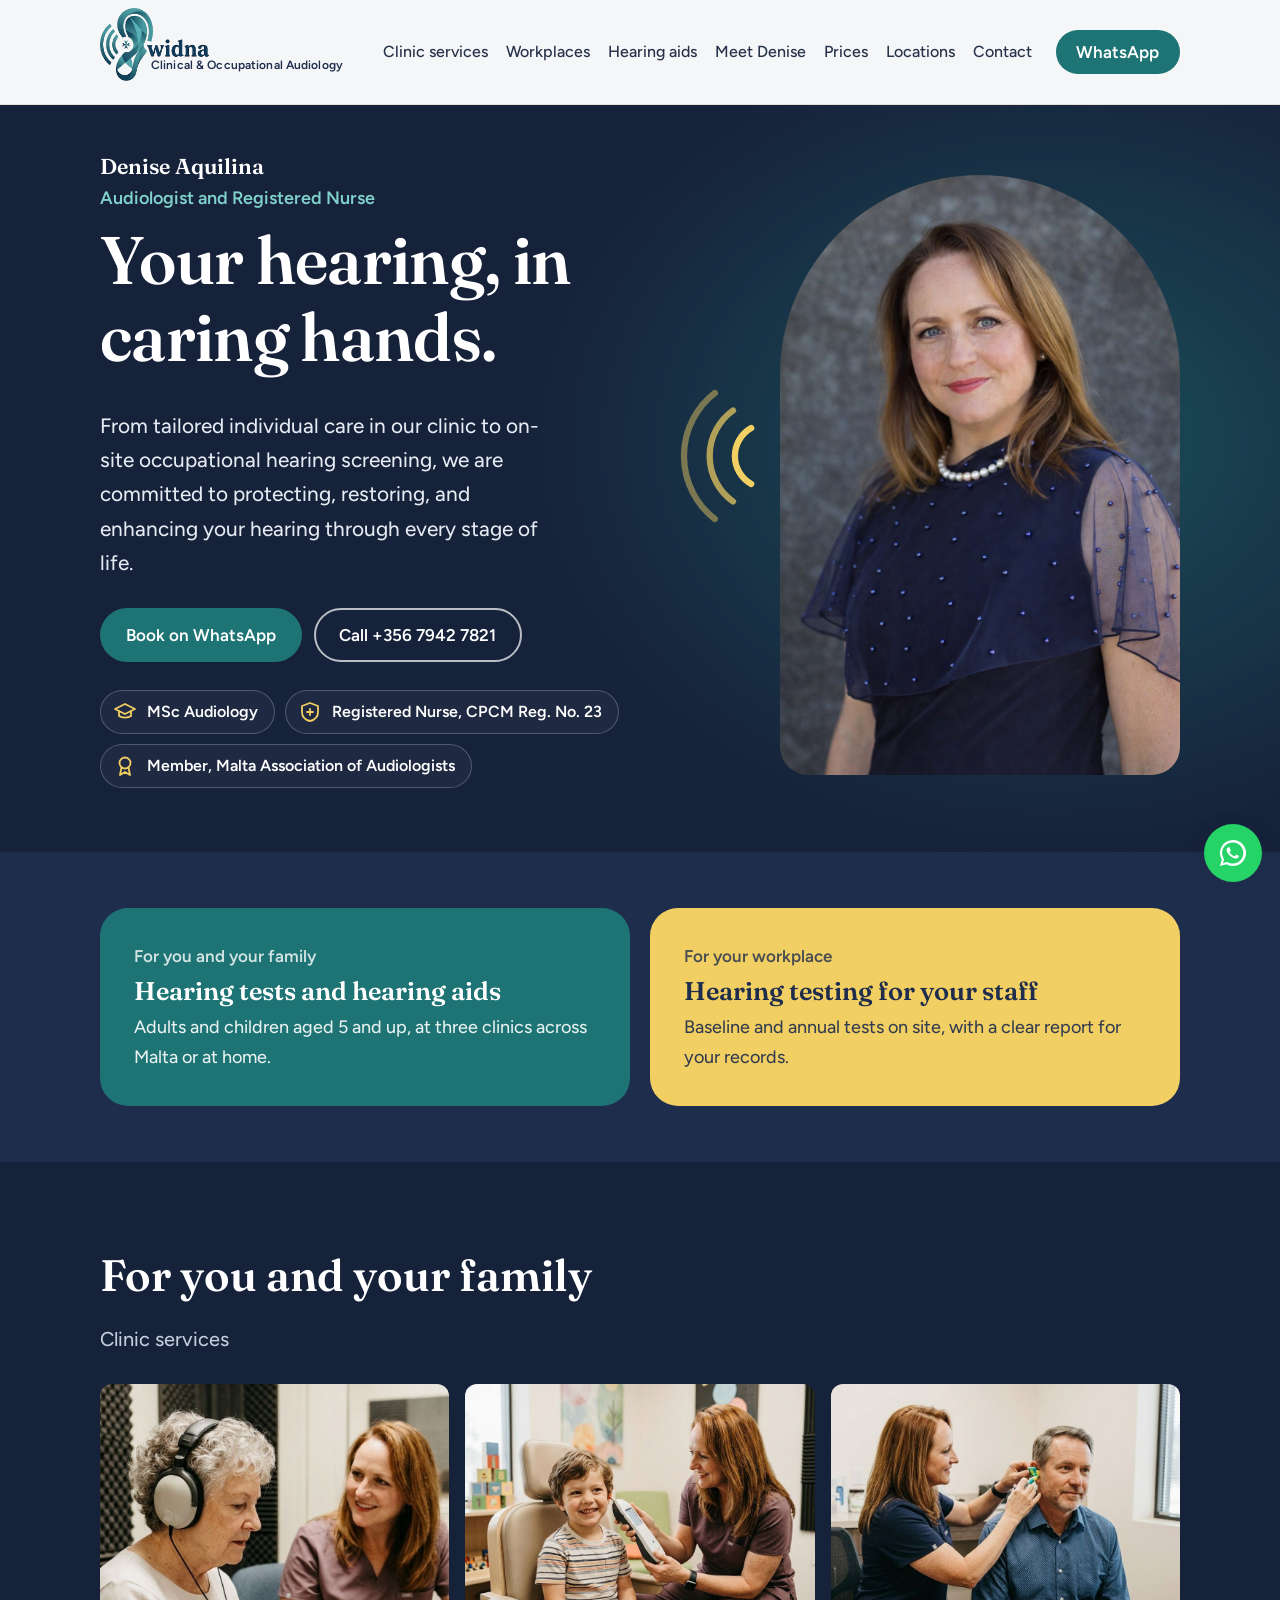
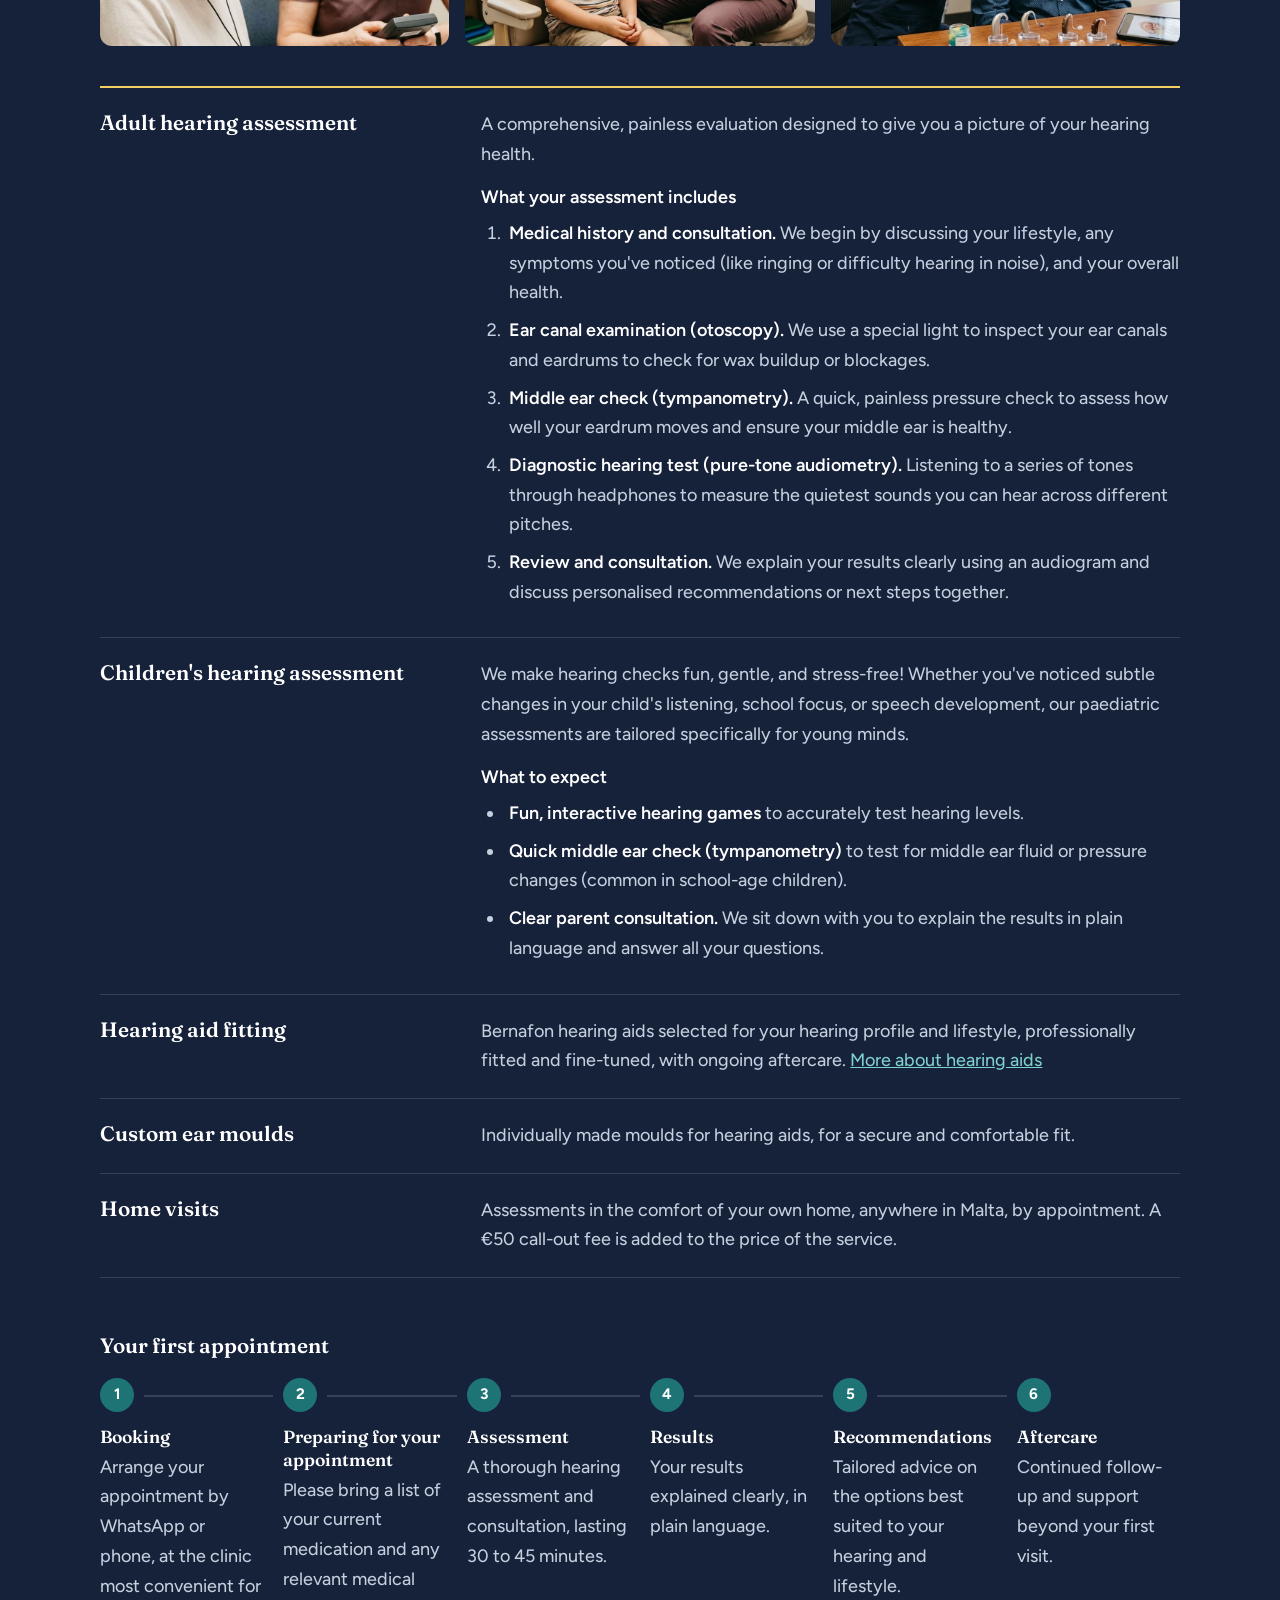
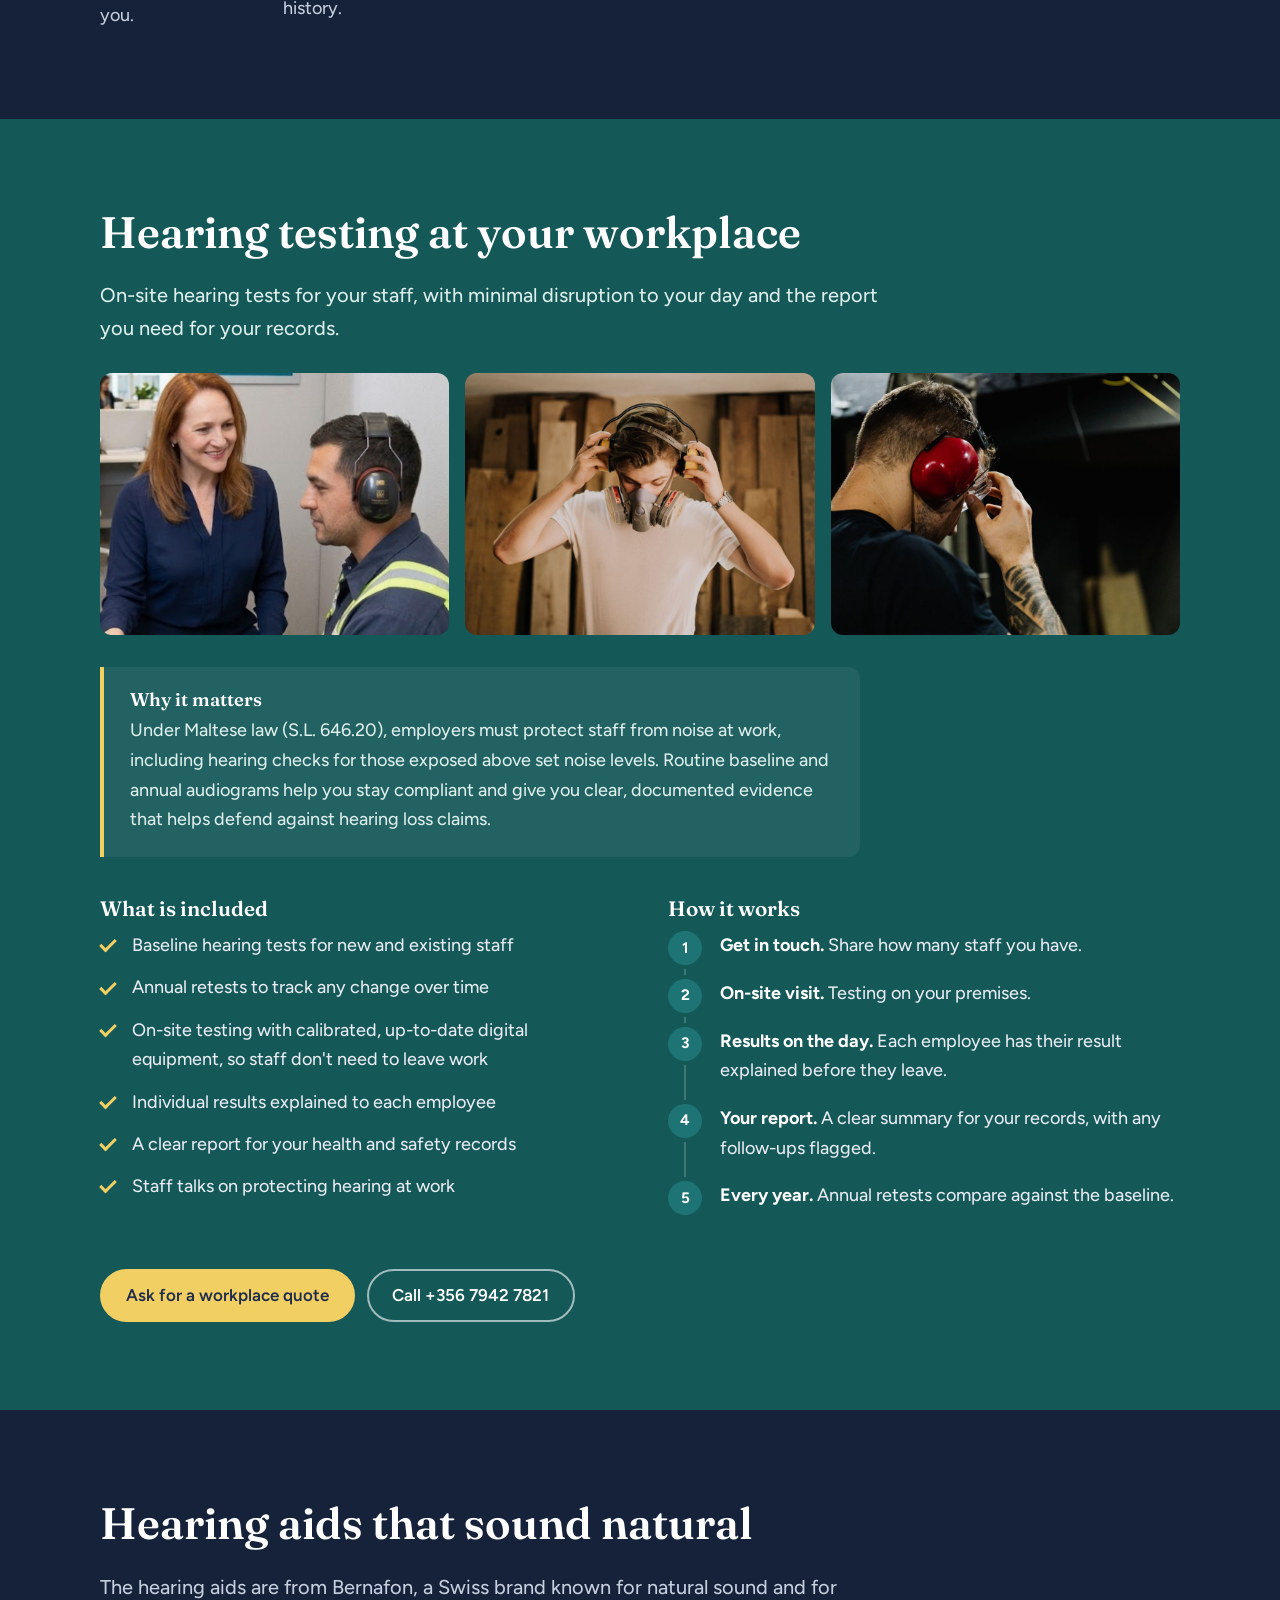
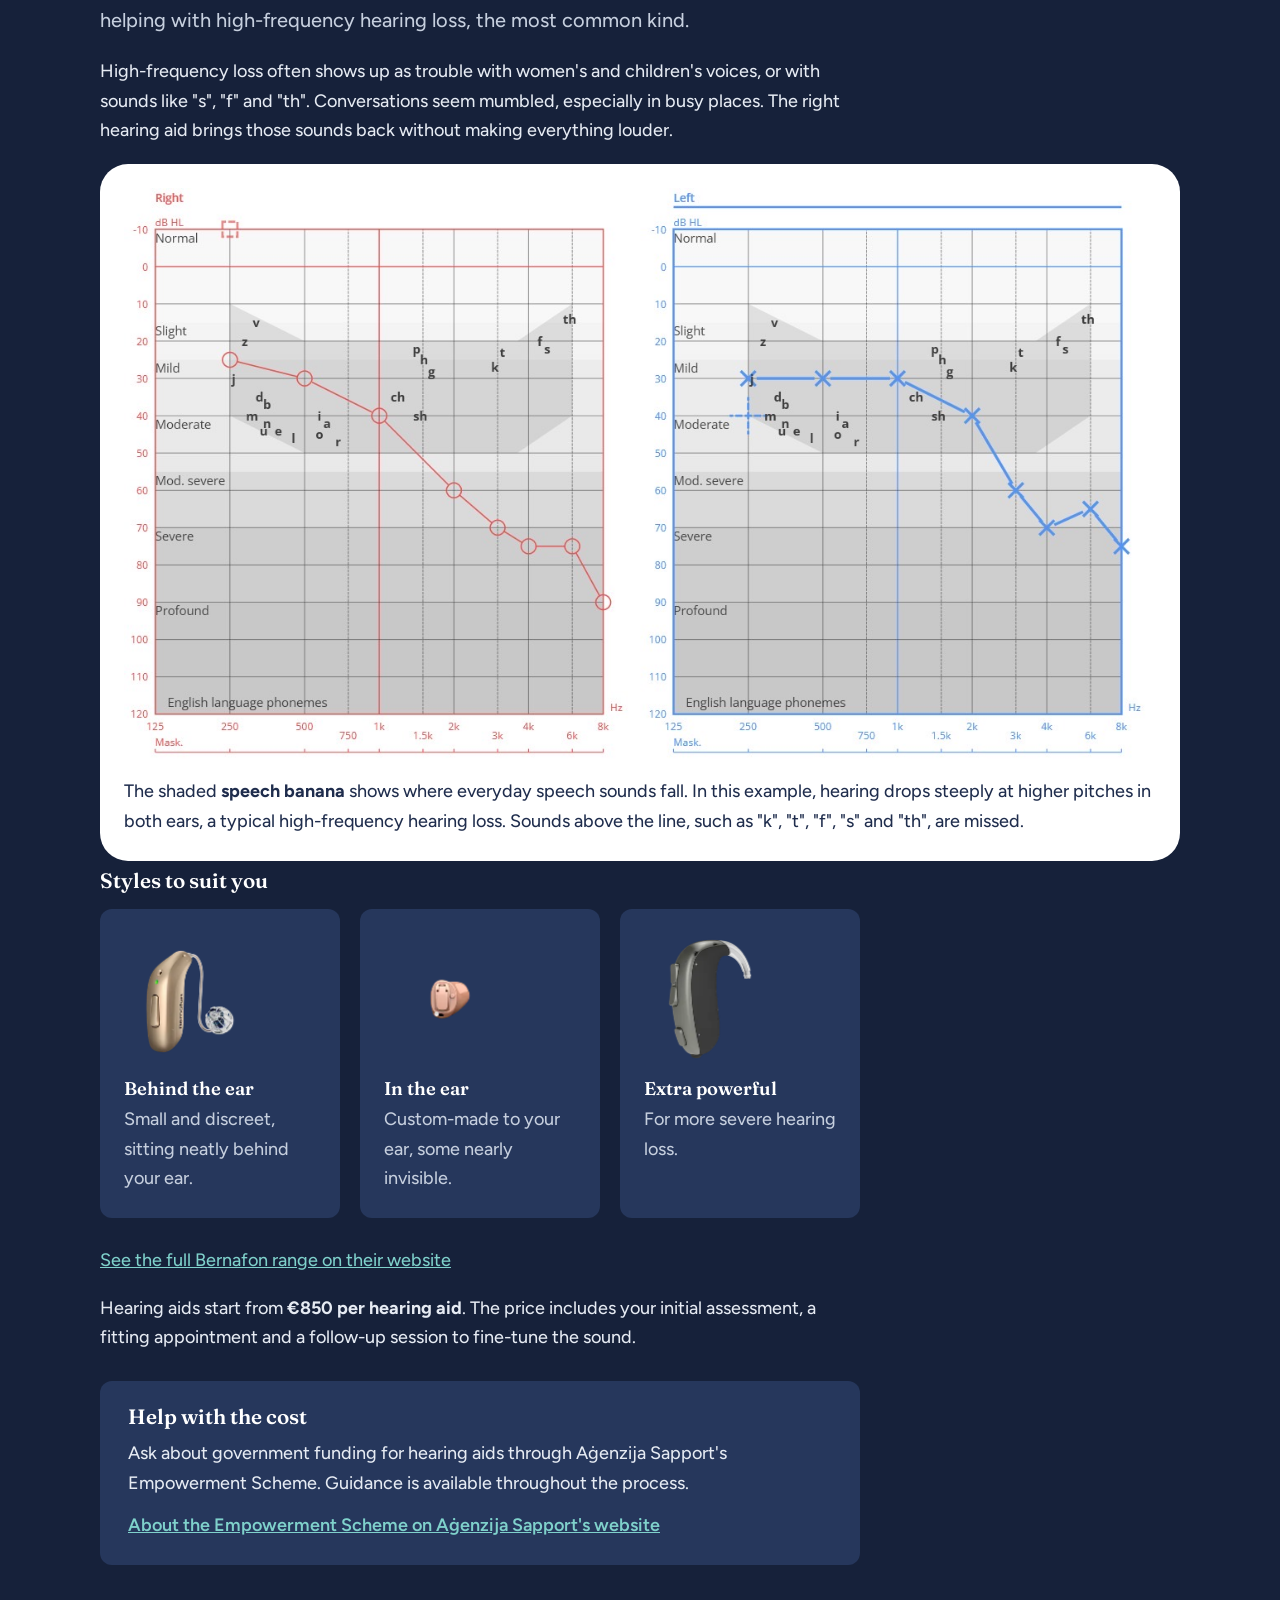
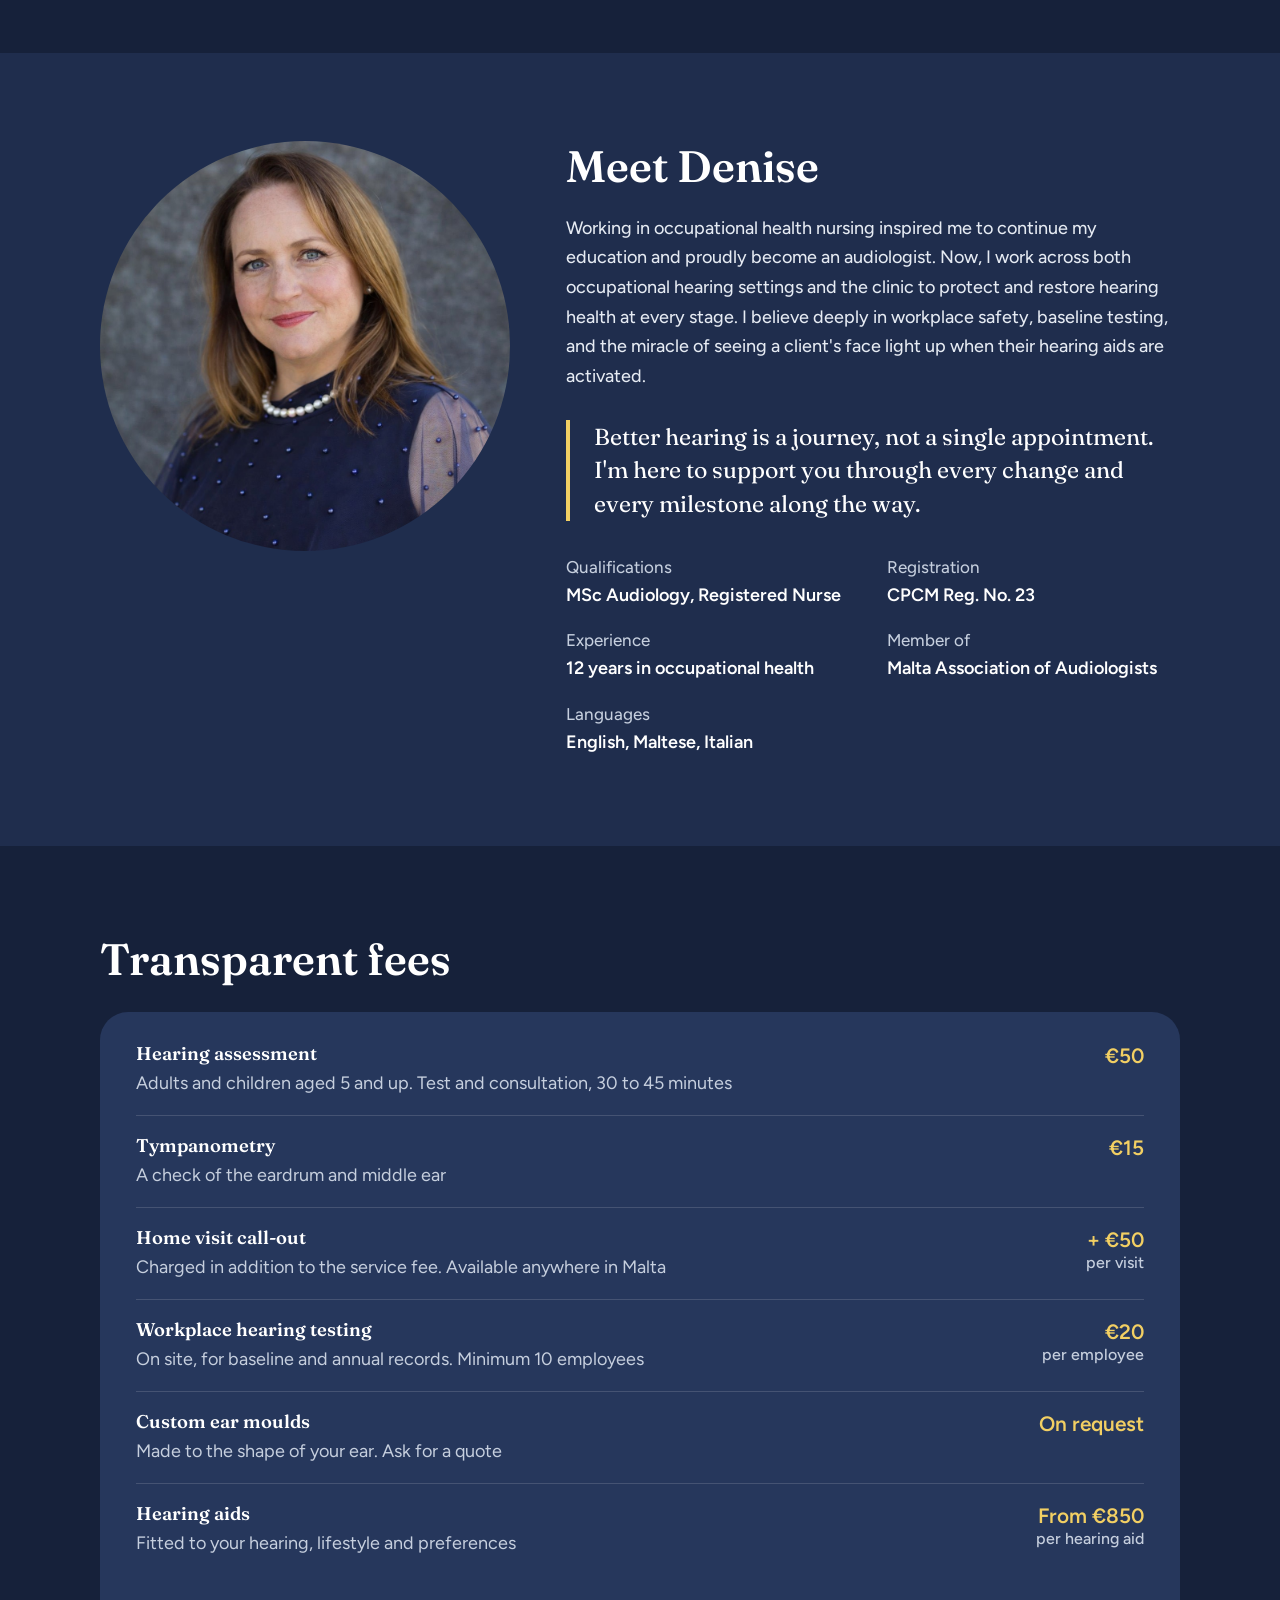
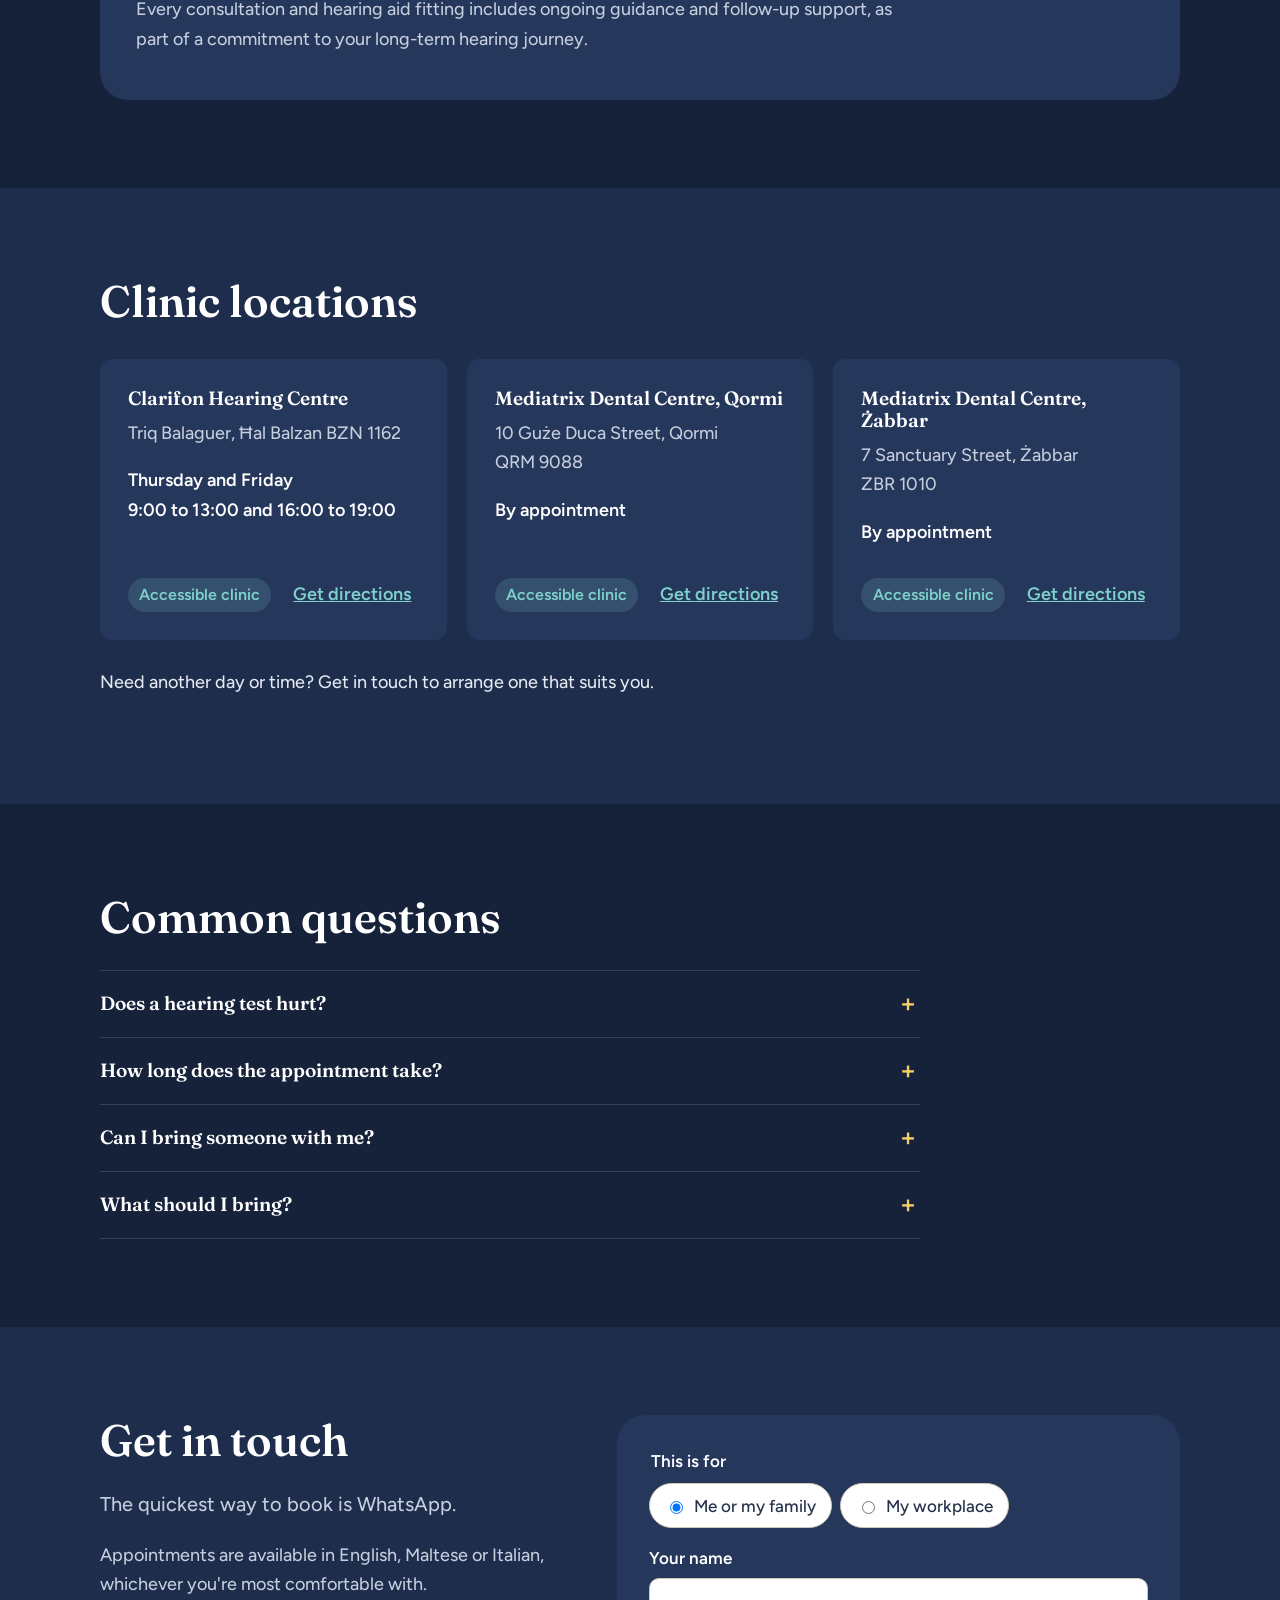
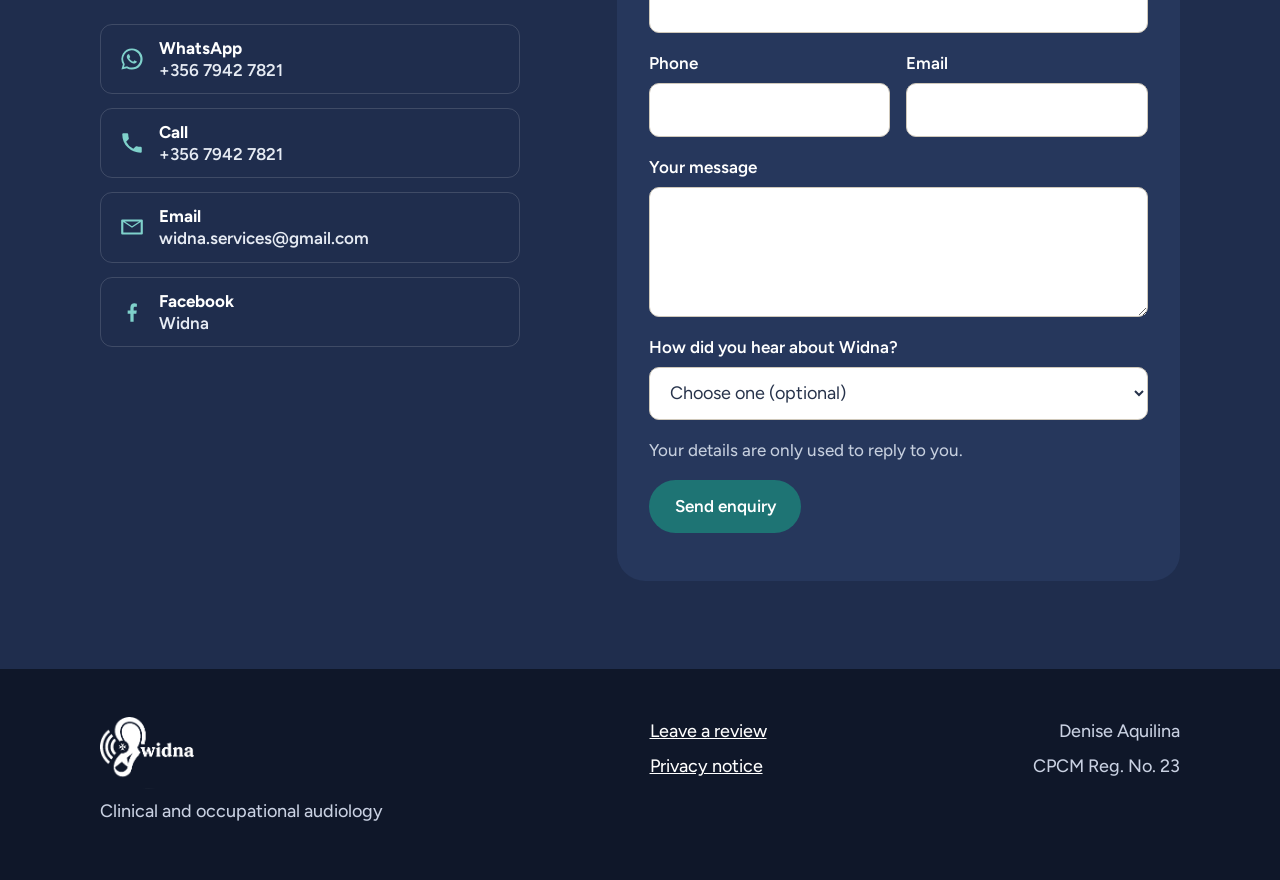
==== index.html @ 43721931 "Remove draft comment Co-Authored-By: Claude Opus 5.5 (1M context) <noreply@anthropic.com> Claude-Ses" ====
<!doctype html>
<html lang="en" class="dark">
<head>
<meta charset="utf-8">
<meta name="viewport" content="width=device-width, initial-scale=1">
<link rel="canonical" href="https://widnahearing.mt/">
<title>Widna Hearing | Denise Aquilina, Audiologist in Malta</title>
<meta name="description" content="Hearing tests for adults and children, Bernafon hearing aids and workplace hearing testing in Malta with Denise Aquilina, Audiologist and Registered Nurse.">
<link rel="icon" type="image/png" href="assets/favicon.png">
<link rel="apple-touch-icon" href="assets/apple-touch-icon.png">
<meta property="og:type" content="website">
<meta property="og:title" content="Widna Hearing | Denise Aquilina, Audiologist">
<meta property="og:description" content="Hearing tests, hearing aids and workplace hearing testing in Malta.">
<meta property="og:image" content="https://widnahearing.mt/assets/og-image.jpg">
<meta property="og:url" content="https://widnahearing.mt/">
<link rel="preconnect" href="https://fonts.googleapis.com">
<link rel="preconnect" href="https://fonts.gstatic.com" crossorigin>
<link href="https://fonts.googleapis.com/css2?family=Fraunces:opsz,wght@9..144,400;9..144,600&family=Figtree:wght@400..700&display=swap" rel="stylesheet">
<link rel="stylesheet" href="styles.css?v=44">
<link rel="stylesheet" href="theme-dark.css?v=13">
<!-- Business details for Google; uses the final domain -->
<script type="application/ld+json">
{
 "@context": "https://schema.org",
 "@graph": [
  {
   "@type": "MedicalBusiness",
   "@id": "https://widnahearing.mt/#business",
   "name": "Widna Hearing",
   "description": "Hearing assessments for adults and children aged 5 and up, Bernafon hearing aids, custom ear moulds and workplace hearing testing in Malta.",
   "url": "https://widnahearing.mt/",
   "telephone": "+35679427821",
   "email": "widna.services@gmail.com",
   "image": "https://widnahearing.mt/assets/og-image.jpg",
   "logo": "https://widnahearing.mt/assets/widna-logo.png",
   "areaServed": "Malta",
   "knowsLanguage": [
    "en",
    "mt",
    "it"
   ],
   "sameAs": [
    "https://www.facebook.com/profile.php?id=61587372173159"
   ],
   "founder": {
    "@type": "Person",
    "name": "Denise Aquilina",
    "jobTitle": "Audiologist and Registered Nurse"
   },
   "department": [
    {
     "@type": "MedicalBusiness",
     "name": "Widna Hearing at Clarifon Hearing Centre",
     "address": {
      "@type": "PostalAddress",
      "streetAddress": "Triq Balaguer",
      "addressLocality": "Ħal Balzan",
      "postalCode": "BZN 1162",
      "addressCountry": "MT"
     },
     "telephone": "+35679427821",
     "openingHoursSpecification": [
      {
       "@type": "OpeningHoursSpecification",
       "dayOfWeek": [
        "Thursday",
        "Friday"
       ],
       "opens": "09:00",
       "closes": "13:00"
      },
      {
       "@type": "OpeningHoursSpecification",
       "dayOfWeek": [
        "Thursday",
        "Friday"
       ],
       "opens": "16:00",
       "closes": "19:00"
      }
     ]
    },
    {
     "@type": "MedicalBusiness",
     "name": "Widna Hearing at Mediatrix Dental Centre, Qormi",
     "address": {
      "@type": "PostalAddress",
      "streetAddress": "10 Guże Duca Street",
      "addressLocality": "Qormi",
      "postalCode": "QRM 9088",
      "addressCountry": "MT"
     },
     "telephone": "+35679427821"
    },
    {
     "@type": "MedicalBusiness",
     "name": "Widna Hearing at Mediatrix Dental Centre, Żabbar",
     "address": {
      "@type": "PostalAddress",
      "streetAddress": "7 Sanctuary Street",
      "addressLocality": "Żabbar",
      "postalCode": "ZBR 1010",
      "addressCountry": "MT"
     },
     "telephone": "+35679427821"
    }
   ]
  },
  {
   "@type": "FAQPage",
   "mainEntity": [
    {
     "@type": "Question",
     "name": "Does a hearing test hurt?",
     "acceptedAnswer": {
      "@type": "Answer",
      "text": "No. The test is painless. You listen to soft sounds through headphones and respond when you hear them. Tympanometry, if needed, is a gentle puff of air pressure in the ear that takes a few seconds."
     }
    },
    {
     "@type": "Question",
     "name": "How long does the appointment take?",
     "acceptedAnswer": {
      "@type": "Answer",
      "text": "Between 30 and 45 minutes, including time to go through your results and options."
     }
    },
    {
     "@type": "Question",
     "name": "Can I bring someone with me?",
     "acceptedAnswer": {
      "@type": "Answer",
      "text": "Yes. Many people bring a family member or friend, and it often helps to have a familiar voice in the room when discussing hearing aids."
     }
    },
    {
     "@type": "Question",
     "name": "What should I bring?",
     "acceptedAnswer": {
      "@type": "Answer",
      "text": "A list of your current medication and any relevant medical history. If you already wear hearing aids, bring them along too."
     }
    }
   ]
  }
 ]
}
</script>
</head>
<body>

<a class="skip" href="#main">Skip to content</a>

<header class="site-header">
  <div class="wrap header-row">
    <a class="brand" href="#top"><img src="assets/widna-logo-notag.png" alt="Widna" width="410" height="314"><span class="brand-tag">Clinical &amp; Occupational Audiology</span></a>
    <nav class="main-nav" id="main-nav" aria-label="Main">
      <a href="#clinic">Clinic services</a>
      <a href="#workplaces">Workplaces</a>
      <a href="#hearing-aids">Hearing aids</a>
      <a href="#about">Meet Denise</a>
      <a href="#prices">Prices</a>
      <a href="#find-me">Locations</a>
      <a href="#contact">Contact</a>
    </nav>
    <a class="btn btn-wa btn-small header-wa" href="go/whatsapp/">WhatsApp</a>
    <a class="icon-btn header-call" href="tel:+35679427821" aria-label="Call Denise">
      <svg viewBox="0 0 24 24" aria-hidden="true"><path fill="currentColor" d="M6.6 10.8a15.1 15.1 0 0 0 6.6 6.6l2.2-2.2a1 1 0 0 1 1-.25 11.4 11.4 0 0 0 3.6.57 1 1 0 0 1 1 1V20a1 1 0 0 1-1 1A17 17 0 0 1 3 4a1 1 0 0 1 1-1h3.5a1 1 0 0 1 1 1c0 1.25.2 2.45.57 3.57a1 1 0 0 1-.25 1z"/></svg>
    </a>
    <button class="icon-btn menu-toggle" type="button" aria-expanded="false" aria-controls="main-nav" aria-label="Open menu">
      <svg viewBox="0 0 24 24" aria-hidden="true"><path d="M4 7h16M4 12h16M4 17h16" stroke="currentColor" stroke-width="2.2" stroke-linecap="round"/></svg>
    </button>
  </div>
</header>

<main id="main">

<!-- HERO -->
<section class="hero" id="top">
  <div class="wrap hero-grid">
    <div class="hero-text">
      <div class="hero-id">
        <img class="hero-avatar" src="assets/denise.jpg" alt="" width="1024" height="1536">
        <p class="hero-role"><span class="hero-name">Denise Aquilina</span><br>Audiologist and Registered Nurse</p>
      </div>
      <h1>Your hearing, in caring hands.</h1>
      <p class="hero-lede">From tailored individual care in our clinic to on-site occupational hearing screening, we are committed to protecting, restoring, and enhancing your hearing through every stage of life.</p>
      <div class="hero-actions">
        <a class="btn btn-wa" href="go/whatsapp/">Book on WhatsApp</a>
        <a class="btn btn-ghost" href="tel:+35679427821">Call +356 7942 7821</a>
      </div>
      <ul class="cred-badges" aria-label="Qualifications and registration">
        <li><svg viewBox="0 0 24 24" aria-hidden="true"><path d="M2 9l10-5 10 5-10 5z"/><path d="M6 11v5c3 2.2 9 2.2 12 0v-5"/></svg>MSc Audiology</li>
        <li><svg viewBox="0 0 24 24" aria-hidden="true"><path d="M12 3l8 3v6c0 5-3.5 8-8 9-4.5-1-8-4-8-9V6z"/><path d="M12 9v6M9 12h6"/></svg>Registered Nurse, CPCM Reg. No. 23</li>
        <li><svg viewBox="0 0 24 24" aria-hidden="true"><circle cx="12" cy="9" r="5.5"/><path d="M8.5 13.5L7 21l5-3 5 3-1.5-7.5"/></svg>Member, Malta Association of Audiologists</li>
      </ul>
    </div>
    <figure class="hero-photo">
      <img src="assets/denise.jpg" alt="Denise Aquilina, audiologist" width="1024" height="1536">
      <svg class="sound-arcs" viewBox="0 0 120 220" aria-hidden="true">
        <path d="M96 70 a46 46 0 0 0 0 80"/>
        <path d="M70 45 a80 80 0 0 0 0 130"/>
        <path d="M44 20 a114 114 0 0 0 0 180"/>
      </svg>
    </figure>
  </div>
</section>

<!-- TWO DOORS -->
<section class="doors" aria-label="Choose what you need">
  <div class="wrap doors-grid">
    <a class="door door-clinic" href="#clinic">
      <span class="door-for">For you and your family</span>
      <span class="door-title">Hearing tests and hearing aids</span>
      <span class="door-text">Adults and children aged 5 and up, at three clinics across Malta or at home.</span>
    </a>
    <a class="door door-work" href="#workplaces">
      <span class="door-for">For your workplace</span>
      <span class="door-title">Hearing testing for your staff</span>
      <span class="door-text">Baseline and annual tests on site, with a clear report for your records.</span>
    </a>
  </div>
</section>

<!-- CLINIC -->
<section class="section" id="clinic">
  <div class="wrap">
    <h2>For you and your family</h2>
    <p class="section-lede">Clinic services</p>
    <div class="photo-strip photo-strip-3">
      <img src="assets/denise-test-adult.jpg" width="960" height="720" loading="lazy" alt="Denise carrying out a hearing test with an older woman wearing headphones">
      <img src="assets/denise-test-child.jpg" width="960" height="720" loading="lazy" alt="Denise checking a smiling young boy's ears">
      <img src="assets/denise-ear-mould.jpg" width="960" height="720" loading="lazy" alt="Denise taking an ear impression for a custom ear mould, with hearing aids on the desk">
    </div>
    <div class="services">
      <article class="service">
        <h3>Adult hearing assessment</h3>
        <div class="service-body">
          <p>A comprehensive, painless evaluation designed to give you a picture of your hearing health.</p>
          <p class="service-sub">What your assessment includes</p>
          <ol class="service-steps">
            <li><strong>Medical history and consultation.</strong> We begin by discussing your lifestyle, any symptoms you've noticed (like ringing or difficulty hearing in noise), and your overall health.</li>
            <li><strong>Ear canal examination (otoscopy).</strong> We use a special light to inspect your ear canals and eardrums to check for wax buildup or blockages.</li>
            <li><strong>Middle ear check (tympanometry).</strong> A quick, painless pressure check to assess how well your eardrum moves and ensure your middle ear is healthy.</li>
            <li><strong>Diagnostic hearing test (pure-tone audiometry).</strong> Listening to a series of tones through headphones to measure the quietest sounds you can hear across different pitches.</li>
            <li><strong>Review and consultation.</strong> We explain your results clearly using an audiogram and discuss personalised recommendations or next steps together.</li>
          </ol>
        </div>
      </article>
      <article class="service">
        <h3>Children's hearing assessment</h3>
        <div class="service-body">
          <p>We make hearing checks fun, gentle, and stress-free! Whether you've noticed subtle changes in your child's listening, school focus, or speech development, our paediatric assessments are tailored specifically for young minds.</p>
          <p class="service-sub">What to expect</p>
          <ul class="service-steps">
            <li><strong>Fun, interactive hearing games</strong> to accurately test hearing levels.</li>
            <li><strong>Quick middle ear check (tympanometry)</strong> to test for middle ear fluid or pressure changes (common in school-age children).</li>
            <li><strong>Clear parent consultation.</strong> We sit down with you to explain the results in plain language and answer all your questions.</li>
          </ul>
        </div>
      </article>
      <article class="service">
        <h3>Hearing aid fitting</h3>
        <p>Bernafon hearing aids selected for your hearing profile and lifestyle, professionally fitted and fine-tuned, with ongoing aftercare. <a href="#hearing-aids">More about hearing aids</a></p>
      </article>
      <article class="service">
        <h3>Custom ear moulds</h3>
        <p>Individually made moulds for hearing aids, for a secure and comfortable fit.</p>
      </article>
      <article class="service">
        <h3>Home visits</h3>
        <p>Assessments in the comfort of your own home, anywhere in Malta, by appointment. A €50 call-out fee is added to the price of the service.</p>
      </article>
    </div>

    <div class="expect">
      <h3>Your first appointment</h3>
      <ol class="expect-steps">
        <li><strong>Booking</strong><span>Arrange your appointment by WhatsApp or phone, at the clinic most convenient for you.</span></li>
        <li><strong>Preparing for your appointment</strong><span>Please bring a list of your current medication and any relevant medical history.</span></li>
        <li><strong>Assessment</strong><span>A thorough hearing assessment and consultation, lasting 30 to 45 minutes.</span></li>
        <li><strong>Results</strong><span>Your results explained clearly, in plain language.</span></li>
        <li><strong>Recommendations</strong><span>Tailored advice on the options best suited to your hearing and lifestyle.</span></li>
        <li><strong>Aftercare</strong><span>Continued follow-up and support beyond your first visit.</span></li>
      </ol>
    </div>
  </div>
</section>

<!-- WORKPLACES -->
<section class="section section-navy" id="workplaces">
  <div class="wrap">
    <h2>Hearing testing at your workplace</h2>
    <p class="section-lede">On-site hearing tests for your staff, with minimal disruption to your day and the report you need for your records.</p>
    <div class="photo-strip photo-strip-3">
      <img src="assets/denise-workplace.jpg" width="960" height="720" loading="lazy" alt="Denise with a worker wearing ear defenders during on-site hearing testing">
      <img src="assets/work-defenders.jpg?v=2" width="960" height="720" loading="lazy" alt="Woodworker putting on ear defenders and a dust mask">
      <img src="assets/work-earplug.jpg?v=2" width="960" height="720" loading="lazy" alt="Worker adjusting red ear defenders and safety glasses">
    </div>
    <aside class="law-note">
      <h3>Why it matters</h3>
      <p>Under Maltese law (S.L. 646.20), employers must protect staff from noise at work, including hearing checks for those exposed above set noise levels. Routine baseline and annual audiograms help you stay compliant and give you clear, documented evidence that helps defend against hearing loss claims.</p>
    </aside>
    <div class="work-grid">
      <div>
        <h3>What is included</h3>
        <ul class="ticks">
          <li>Baseline hearing tests for new and existing staff</li>
          <li>Annual retests to track any change over time</li>
          <li>On-site testing with calibrated, up-to-date digital equipment, so staff don't need to leave work</li>
          <li>Individual results explained to each employee</li>
          <li>A clear report for your health and safety records</li>
          <li>Staff talks on protecting hearing at work</li>
        </ul>
      </div>
      <div>
        <h3>How it works</h3>
        <ol class="steps">
          <li><strong>Get in touch.</strong> Share how many staff you have.</li>
          <li><strong>On-site visit.</strong> Testing on your premises.</li>
          <li><strong>Results on the day.</strong> Each employee has their result explained before they leave.</li>
          <li><strong>Your report.</strong> A clear summary for your records, with any follow-ups flagged.</li>
          <li><strong>Every year.</strong> Annual retests compare against the baseline.</li>
        </ol>
      </div>
    </div>
    <div class="work-cta">
      <a class="btn btn-light" href="#contact" data-enquiry="workplace">Ask for a workplace quote</a>
      <a class="btn btn-outline-light" href="tel:+35679427821">Call +356 7942 7821</a>
    </div>
  </div>
</section>

<!-- HEARING AIDS -->
<section class="section" id="hearing-aids">
  <div class="wrap ha-grid">
    <div class="ha-intro">
      <h2>Hearing aids that sound natural</h2>
      <p class="section-lede">The hearing aids are from Bernafon, a Swiss brand known for natural sound and for helping with high-frequency hearing loss, the most common kind.</p>
      <p>High-frequency loss often shows up as trouble with women's and children's voices, or with sounds like "s", "f" and "th". Conversations seem mumbled, especially in busy places. The right hearing aid brings those sounds back without making everything louder.</p>
    </div>
    <figure class="audiogram audiogram-img">
      <img src="assets/audiogram-example.jpg" width="1246" height="702" loading="lazy" alt="Example audiogram for the right and left ear, with the speech banana shaded and English speech sounds marked. Hearing is mild at low pitches and drops steeply at higher pitches in both ears, so soft high-pitched sounds such as k, t, f, s and th are missed.">
      <figcaption>The shaded <strong>speech banana</strong> shows where everyday speech sounds fall. In this example, hearing drops steeply at higher pitches in both ears, a typical high-frequency hearing loss. Sounds above the line, such as "k", "t", "f", "s" and "th", are missed.</figcaption>
    </figure>
    <div class="ha-more">
      <h3 class="ha-styles-title">Styles to suit you</h3>
      <ul class="style-cards">
        <li class="style-card">
          <img class="style-photo" src="assets/aid-behind-ear.webp" width="265" height="265" loading="lazy" alt="Bernafon behind-the-ear hearing aid">
          <strong>Behind the ear</strong>
          <span>Small and discreet, sitting neatly behind your ear.</span>
        </li>
        <li class="style-card">
          <img class="style-photo" src="assets/aid-in-ear.webp" width="265" height="265" loading="lazy" alt="Bernafon in-the-ear hearing aid">
          <strong>In the ear</strong>
          <span>Custom-made to your ear, some nearly invisible.</span>
        </li>
        <li class="style-card">
          <img class="style-photo" src="assets/aid-power.webp" width="265" height="265" loading="lazy" alt="Bernafon extra powerful behind-the-ear hearing aid">
          <strong>Extra powerful</strong>
          <span>For more severe hearing loss.</span>
        </li>
      </ul>
      <p class="ha-link"><a href="https://www.bernafon.com/products/hearing-aids" target="_blank" rel="noopener">See the full Bernafon range on their website</a></p>
      <p class="ha-price">Hearing aids start from <strong>€850 per hearing aid</strong>. The price includes your initial assessment, a fitting appointment and a follow-up session to fine-tune the sound.</p>
      <div class="funding">
        <h3>Help with the cost</h3>
        <p>Ask about government funding for hearing aids through Aġenzija Sapport's Empowerment Scheme. Guidance is available throughout the process.</p>
        <p class="funding-link"><a href="https://sapport.gov.mt/schemes/empowerment-scheme/" target="_blank" rel="noopener">About the Empowerment Scheme on Aġenzija Sapport's website</a></p>
      </div>
    </div>
  </div>
</section>

<!-- ABOUT -->
<section class="section section-sand" id="about">
  <div class="wrap about-grid">
    <img class="about-photo" src="assets/denise.jpg" alt="Denise Aquilina" width="1024" height="1536" loading="lazy">
    <div class="about-text">
      <h2>Meet Denise</h2>
      <p>Working in occupational health nursing inspired me to continue my education and proudly become an audiologist. Now, I work across both occupational hearing settings and the clinic to protect and restore hearing health at every stage. I believe deeply in workplace safety, baseline testing, and the miracle of seeing a client's face light up when their hearing aids are activated.</p>
      <blockquote>Better hearing is a journey, not a single appointment. I'm here to support you through every change and every milestone along the way.</blockquote>
      <dl class="about-creds">
        <div><dt>Qualifications</dt><dd>MSc Audiology, Registered Nurse</dd></div>
        <div><dt>Registration</dt><dd>CPCM Reg. No. 23</dd></div>
        <div><dt>Experience</dt><dd>12 years in occupational health</dd></div>
        <div><dt>Member of</dt><dd>Malta Association of Audiologists</dd></div>
        <div><dt>Languages</dt><dd>English, Maltese, Italian</dd></div>
      </dl>
    </div>
  </div>
</section>

<!-- PRICES -->
<section class="section" id="prices">
  <div class="wrap">
    <h2>Transparent fees</h2>
    <div class="price-card">
      <table class="price-table">
        <tbody>
          <tr><th scope="row">Hearing assessment<span>Adults and children aged 5 and up. Test and consultation, 30 to 45 minutes</span></th><td>€50</td></tr>
          <tr><th scope="row">Tympanometry<span>A check of the eardrum and middle ear</span></th><td>€15</td></tr>
          <tr><th scope="row">Home visit call-out<span>Charged in addition to the service fee. Available anywhere in Malta</span></th><td>+ €50<small>per visit</small></td></tr>
          <tr><th scope="row">Workplace hearing testing<span>On site, for baseline and annual records. Minimum 10 employees</span></th><td>€20<small>per employee</small></td></tr>
          <tr><th scope="row">Custom ear moulds<span>Made to the shape of your ear. Ask for a quote</span></th><td>On request</td></tr>
          <tr><th scope="row">Hearing aids<span>Fitted to your hearing, lifestyle and preferences</span></th><td>From €850<small>per hearing aid</small></td></tr>
        </tbody>
      </table>
      <p class="price-note">Every consultation and hearing aid fitting includes ongoing guidance and follow-up support, as part of a commitment to your long-term hearing journey.</p>
    </div>
  </div>
</section>

<!-- VIDEOS: hidden until the videos exist; remove `hidden` to show -->
<section class="section section-sand" id="videos" hidden>
  <div class="wrap">
    <h2>See what to expect</h2>
    <div class="videos">
      <div class="video-slot"><span>Meet Denise</span></div>
      <div class="video-slot"><span>What happens at a hearing test</span></div>
    </div>
  </div>
</section>

<!-- REVIEWS: hidden until the first approved reviews exist; remove `hidden` to show -->
<section class="section" id="reviews" hidden>
  <div class="wrap">
    <h2>What clients say</h2>
    <div class="reviews-list"></div>
  </div>
</section>

<!-- LOCATIONS -->
<section class="section section-sand" id="find-me">
  <div class="wrap">
    <h2>Clinic locations</h2>
    <div class="places">
      <article class="place">
        <h3>Clarifon Hearing Centre</h3>
        <p class="addr">Triq Balaguer, Ħal Balzan <span class="nowrap">BZN 1162</span></p>
        <p class="hours">Thursday and Friday<br>9:00 to 13:00 and 16:00 to 19:00</p>
        <div class="place-foot">
          <p class="tag">Accessible clinic</p>
          <a class="directions" href="https://www.google.com/maps/search/?api=1&amp;query=Clarifon+Hearing+Centre+Triq+Balaguer+Balzan+Malta">Get directions</a>
        </div>
      </article>
      <article class="place">
        <h3>Mediatrix Dental Centre, Qormi</h3>
        <p class="addr">10 Guże Duca Street, Qormi <span class="nowrap">QRM 9088</span></p>
        <p class="hours">By appointment</p>
        <div class="place-foot">
          <p class="tag">Accessible clinic</p>
          <a class="directions" href="https://www.google.com/maps/search/?api=1&amp;query=Mediatrix+Dental+Centre+10+Guze+Duca+Street+Qormi+Malta">Get directions</a>
        </div>
      </article>
      <article class="place">
        <h3>Mediatrix Dental Centre, Żabbar</h3>
        <p class="addr">7 Sanctuary Street, Żabbar <span class="nowrap">ZBR 1010</span></p>
        <p class="hours">By appointment</p>
        <div class="place-foot">
          <p class="tag">Accessible clinic</p>
          <a class="directions" href="https://www.google.com/maps/search/?api=1&amp;query=Mediatrix+Dental+Centre+7+Sanctuary+Street+Zabbar+Malta">Get directions</a>
        </div>
      </article>
    </div>
    <p class="places-note">Need another day or time? Get in touch to arrange one that suits you.</p>
  </div>
</section>

<!-- FAQ -->
<section class="section" id="faq">
  <div class="wrap">
    <h2>Common questions</h2>
    <div class="faq">
      <details class="faq-item">
        <summary>Does a hearing test hurt?</summary>
        <p>No. The test is painless. You listen to soft sounds through headphones and respond when you hear them. Tympanometry, if needed, is a gentle puff of air pressure in the ear that takes a few seconds.</p>
      </details>
      <details class="faq-item">
        <summary>How long does the appointment take?</summary>
        <p>Between 30 and 45 minutes, including time to go through your results and options.</p>
      </details>
      <details class="faq-item">
        <summary>Can I bring someone with me?</summary>
        <p>Yes. Many people bring a family member or friend, and it often helps to have a familiar voice in the room when discussing hearing aids.</p>
      </details>
      <details class="faq-item">
        <summary>What should I bring?</summary>
        <p>A list of your current medication and any relevant medical history. If you already wear hearing aids, bring them along too.</p>
      </details>
    </div>
  </div>
</section>

<!-- CONTACT -->
<section class="section section-sand" id="contact">
  <div class="wrap contact-grid">
    <div>
      <h2>Get in touch</h2>
      <p class="section-lede">The quickest way to book is WhatsApp.</p>
      <p class="langs">Appointments are available in English, Maltese or Italian, whichever you're most comfortable with.</p>
      <ul class="contact-list">
        <li><a href="go/whatsapp/"><svg viewBox="0 0 32 32" aria-hidden="true"><path fill="currentColor" d="M16 3a13 13 0 0 0-11.2 19.6L3 29l6.6-1.7A13 13 0 1 0 16 3zm0 23.6c-2 0-3.9-.5-5.6-1.5l-.4-.2-3.9 1 1-3.8-.3-.4A10.6 10.6 0 1 1 16 26.6zm5.8-7.9c-.3-.2-1.9-.9-2.2-1-.3-.1-.5-.2-.7.2l-1 1.2c-.2.2-.4.2-.7.1-.3-.2-1.4-.5-2.6-1.6-1-.9-1.6-1.9-1.8-2.2-.2-.3 0-.5.1-.6l.5-.6.3-.5v-.5l-1-2.4c-.3-.6-.5-.5-.7-.5h-.6c-.2 0-.5.1-.8.4-.3.3-1 1-1 2.5s1.1 2.9 1.2 3.1c.2.2 2.1 3.2 5.1 4.5 2.5 1 3 .8 3.6.8.5-.1 1.9-.8 2.1-1.5.3-.7.3-1.4.2-1.5-.1-.1-.3-.2-.6-.4z"/></svg><span><strong>WhatsApp</strong>+356 7942 7821</span></a></li>
        <li><a href="tel:+35679427821"><svg viewBox="0 0 24 24" aria-hidden="true"><path fill="currentColor" d="M6.6 10.8a15.1 15.1 0 0 0 6.6 6.6l2.2-2.2a1 1 0 0 1 1-.25 11.4 11.4 0 0 0 3.6.57 1 1 0 0 1 1 1V20a1 1 0 0 1-1 1A17 17 0 0 1 3 4a1 1 0 0 1 1-1h3.5a1 1 0 0 1 1 1c0 1.25.2 2.45.57 3.57a1 1 0 0 1-.25 1z"/></svg><span><strong>Call</strong>+356 7942 7821</span></a></li>
        <li><a href="mailto:widna.services@gmail.com"><svg viewBox="0 0 24 24" aria-hidden="true"><path fill="currentColor" d="M3 5h18a1 1 0 0 1 1 1v12a1 1 0 0 1-1 1H3a1 1 0 0 1-1-1V6a1 1 0 0 1 1-1zm1 2.4V17h16V7.4l-8 5.3zM5.4 7l6.6 4.4L18.6 7z"/></svg><span><strong>Email</strong>widna.services@gmail.com</span></a></li>
        <li><a href="https://www.facebook.com/profile.php?id=61587372173159"><svg viewBox="0 0 24 24" aria-hidden="true"><path fill="currentColor" d="M13.5 21v-7.5h2.5l.4-3h-2.9V8.6c0-.9.3-1.5 1.5-1.5h1.5V4.4A20 20 0 0 0 14.3 4c-2.2 0-3.8 1.4-3.8 3.9v2.6H8v3h2.5V21z"/></svg><span><strong>Facebook</strong>Widna</span></a></li>
      </ul>
    </div>
    <form class="form form-card" id="enquiry-form" novalidate>
      <input type="checkbox" name="botcheck" class="sr" tabindex="-1" autocomplete="off" aria-hidden="true">
      <fieldset class="chips">
        <legend>This is for</legend>
        <label><input type="radio" name="for" value="me" checked> Me or my family</label>
        <label><input type="radio" name="for" value="workplace"> My workplace</label>
      </fieldset>
      <label>Your name<input name="name" required autocomplete="name"></label>
      <div class="form-row">
        <label>Phone<input name="phone" type="tel" autocomplete="tel"></label>
        <label>Email<input name="email" type="email" autocomplete="email"></label>
      </div>
      <div class="work-only" hidden>
        <div class="form-row">
          <label>Company<input name="company" autocomplete="organization"></label>
          <label>Number of staff<input name="staff" inputmode="numeric"></label>
        </div>
        <label>Type of work<input name="industry" placeholder="For example construction, manufacturing, airport"></label>
      </div>
      <label>Your message<textarea name="message" rows="4" required></textarea></label>
      <label>How did you hear about Widna?<select name="source">
        <option value="">Choose one (optional)</option>
        <option>Google search</option>
        <option>Google Maps</option>
        <option>Facebook</option>
        <option>Family or friend</option>
        <option>My doctor or pharmacist</option>
        <option>Clarifon Hearing Centre</option>
        <option>My employer</option>
        <option>Other</option>
      </select></label>
      <p class="form-note">Your details are only used to reply to you.</p>
      <button class="btn btn-teal" type="submit">Send enquiry</button>
      <p class="form-msg" role="status"></p>
    </form>
  </div>
</section>

<!-- LEAVE A REVIEW: opened from the footer link -->
<section class="section section-sand leave-review" id="leave-review">
  <div class="wrap">
    <h2>Leave a review</h2>
    <p class="section-lede">Thank you for taking a moment. Every review is read before it appears on the site.</p>
    <form class="form" id="review-form" novalidate>
      <input type="checkbox" name="botcheck" class="sr" tabindex="-1" autocomplete="off" aria-hidden="true">
      <div class="form-row">
        <label>First name<input name="name" required autocomplete="given-name"></label>
        <label>Town<input name="town"></label>
      </div>
      <fieldset class="star-rating">
        <legend>Your rating</legend>
        <div class="stars-row">
          <input type="radio" id="star5" name="rating" value="5" checked><label for="star5" title="5 stars"><span class="sr">5 stars</span></label>
          <input type="radio" id="star4" name="rating" value="4"><label for="star4" title="4 stars"><span class="sr">4 stars</span></label>
          <input type="radio" id="star3" name="rating" value="3"><label for="star3" title="3 stars"><span class="sr">3 stars</span></label>
          <input type="radio" id="star2" name="rating" value="2"><label for="star2" title="2 stars"><span class="sr">2 stars</span></label>
          <input type="radio" id="star1" name="rating" value="1"><label for="star1" title="1 star"><span class="sr">1 star</span></label>
        </div>
      </fieldset>
      <fieldset class="chips">
        <legend>I saw Denise</legend>
        <label><input type="radio" name="type" value="clinic" checked> At the clinic</label>
        <label><input type="radio" name="type" value="workplace"> Through my workplace</label>
      </fieldset>
      <label>Your review<textarea name="review" rows="4" required></textarea></label>
      <label class="consent"><input type="checkbox" name="consent" required> I agree to my first name, town and review appearing on this website.</label>
      <button class="btn btn-teal" type="submit">Send my review</button>
      <p class="form-msg" role="status"></p>
    </form>
  </div>
</section>

</main>

<footer class="site-footer">
  <div class="wrap footer-row">
    <div class="footer-brand">
      <img src="assets/widna-logo-white.png" alt="Widna" width="410" height="314" loading="lazy">
      <p>Clinical and occupational audiology</p>
    </div>
    <div class="footer-links">
      <p><a href="#leave-review">Leave a review</a></p>
      <p><a href="privacy.html">Privacy notice</a></p>
    </div>
    <div class="footer-legal">
      <p>Denise Aquilina</p>
      <p>CPCM Reg. No. 23</p>
    </div>
  </div>
</footer>

<a class="wa-float" href="go/whatsapp/" aria-label="Message Denise on WhatsApp">
  <svg viewBox="0 0 32 32" aria-hidden="true"><path fill="currentColor" d="M16 3a13 13 0 0 0-11.2 19.6L3 29l6.6-1.7A13 13 0 1 0 16 3zm0 23.6c-2 0-3.9-.5-5.6-1.5l-.4-.2-3.9 1 1-3.8-.3-.4A10.6 10.6 0 1 1 16 26.6zm5.8-7.9c-.3-.2-1.9-.9-2.2-1-.3-.1-.5-.2-.7.2l-1 1.2c-.2.2-.4.2-.7.1-.3-.2-1.4-.5-2.6-1.6-1-.9-1.6-1.9-1.8-2.2-.2-.3 0-.5.1-.6l.5-.6.3-.5v-.5l-1-2.4c-.3-.6-.5-.5-.7-.5h-.6c-.2 0-.5.1-.8.4-.3.3-1 1-1 2.5s1.1 2.9 1.2 3.1c.2.2 2.1 3.2 5.1 4.5 2.5 1 3 .8 3.6.8.5-.1 1.9-.8 2.1-1.5.3-.7.3-1.4.2-1.5-.1-.1-.3-.2-.6-.4z"/></svg>
</a>

<script>
  // Phone menu
  const toggle = document.querySelector('.menu-toggle');
  const nav = document.getElementById('main-nav');
  toggle.addEventListener('click', () => {
    const open = nav.classList.toggle('is-open');
    toggle.setAttribute('aria-expanded', open);
    toggle.setAttribute('aria-label', open ? 'Close menu' : 'Open menu');
  });
  nav.addEventListener('click', e => {
    if (e.target.tagName === 'A') { nav.classList.remove('is-open'); toggle.setAttribute('aria-expanded', false); }
  });

  // Enquiry form: show workplace fields when "My workplace" is chosen
  const enquiry = document.getElementById('enquiry-form');
  const workOnly = enquiry.querySelector('.work-only');
  function syncFor() {
    workOnly.hidden = enquiry.querySelector('input[name="for"]:checked').value !== 'workplace';
  }
  enquiry.addEventListener('change', syncFor);
  document.querySelectorAll('[data-enquiry="workplace"]').forEach(a => a.addEventListener('click', () => {
    enquiry.querySelector('input[value="workplace"]').checked = true;
    syncFor();
  }));

  // Forms: sent by email to widna.services@gmail.com through Web3Forms (the access key is public by design)
  const FORM_KEY = 'ab8efcc0-19e9-44e3-bc06-7bc28f66622a';
  const SUBJECTS = { 'enquiry-form': 'New enquiry from widnahearing.mt', 'review-form': 'New review to approve, widnahearing.mt' };
  const THANKS = {
    'enquiry-form': 'Thank you. Your message has been sent, and Denise will reply soon.',
    'review-form': 'Thank you for your review. It will appear on the site once approved.'
  };
  document.querySelectorAll('#enquiry-form, #review-form').forEach(f => f.addEventListener('submit', async e => {
    e.preventDefault();
    const msg = f.querySelector('.form-msg');
    if (!f.checkValidity()) { f.reportValidity(); return; }
    if (f.id === 'enquiry-form' && !f.phone.value.trim() && !f.email.value.trim()) {
      msg.textContent = 'Please add a phone number or an email address so Denise can reply.';
      return;
    }
    const btn = f.querySelector('button[type="submit"]');
    const data = new FormData(f);
    data.append('access_key', FORM_KEY);
    data.append('subject', SUBJECTS[f.id]);
    data.append('from_name', 'Widna Hearing website');
    btn.disabled = true;
    msg.textContent = 'Sending...';
    try {
      const res = await fetch('https://api.web3forms.com/submit', { method: 'POST', body: data, headers: { Accept: 'application/json' } });
      const out = await res.json();
      if (!out.success) throw new Error(out.message);
      f.reset();
      if (f.id === 'enquiry-form') syncFor();
      msg.textContent = THANKS[f.id];
    } catch (err) {
      msg.textContent = 'Sorry, the message did not send. Please try again, or message Denise on WhatsApp on +356 7942 7821.';
    } finally {
      btn.disabled = false;
    }
  }));
</script>
<!-- Cloudflare Web Analytics: cookie-free visitor counts (token is public by design) -->
<script type='module' src='https://static.cloudflareinsights.com/beacon.min.js' data-cf-beacon='{"token": "322d8023a1f248c087bdb08e3e11c032"}'></script>
</body>
</html>
---- styles.css ----
/* Widna Hearing: navy from Denise's portrait, teal + sand from her Facebook posts, blue from the wordmark */
:root {
  --navy: #1F2D4D;
  --ink: #26324A;
  --muted: #5A6478;
  --teal: #1E7474;
  --teal-dark: #155858;
  --teal-soft: #DCEEEC;
  --sand: #F3EADB;
  --sand-deep: #E2CFAE;
  --sun: #F2CF63;
  --wordmark: #1F3352;
  --white: #FFFFFF;
  --line: #E4E0D8;

  --serif: "Fraunces", Georgia, serif;
  --sans: "Figtree", system-ui, sans-serif;

  --wrap: 1120px;
  --gutter: 20px;
  --radius-lg: 28px;
  --radius-sm: 12px;
}

*, *::before, *::after { box-sizing: border-box; }
html { scroll-behavior: smooth; scroll-padding-top: 116px; }
@media (prefers-reduced-motion: reduce) { html { scroll-behavior: auto; } }

body {
  margin: 0;
  background: var(--white);
  color: var(--ink);
  font-family: var(--sans);
  font-size: 1.125rem;
  line-height: 1.6;
  -webkit-font-smoothing: antialiased;
}

img { max-width: 100%; height: auto; display: block; }
a { color: var(--teal-dark); }
a:focus-visible, button:focus-visible, summary:focus-visible, input:focus-visible, textarea:focus-visible {
  outline: 3px solid var(--sun);
  outline-offset: 3px;
}

h1, h2, h3 { font-family: var(--serif); color: var(--navy); line-height: 1.15; margin: 0 0 .5em; font-weight: 600; }
h1 { font-size: clamp(2.6rem, 6vw, 4.2rem); letter-spacing: -0.01em; }
h2 { font-size: clamp(2rem, 4vw, 2.75rem); }
h3 { font-size: 1.3rem; }
p { margin: 0 0 1em; }

.wrap { max-width: var(--wrap); margin: 0 auto; padding: 0 var(--gutter); }

.skip { position: absolute; left: -999px; top: 8px; background: var(--navy); color: var(--white); padding: 8px 14px; border-radius: 8px; z-index: 100; }
.skip:focus { left: 8px; }

/* Buttons */
.btn {
  display: inline-flex; align-items: center; justify-content: center; gap: .5em;
  padding: .85em 1.4em; border-radius: 999px; border: 2px solid transparent;
  font: 600 1rem/1.2 var(--sans); text-decoration: none; cursor: pointer;
  transition: background-color .15s, color .15s;
}
.btn-small { padding: .6em 1.1em; font-size: .95rem; }
.btn-wa, .btn-teal { background: var(--teal); color: var(--white); }
.btn-wa:hover, .btn-teal:hover { background: var(--teal-dark); }
.btn-ghost { border-color: var(--navy); color: var(--navy); background: transparent; }
.btn-ghost:hover { background: var(--navy); color: var(--white); }
.btn-light { background: var(--sun); color: var(--navy); }
.btn-light:hover { background: #F7DC88; }
.btn-outline-light { border-color: rgba(255,255,255,.6); color: var(--white); }
.btn-outline-light:hover { background: rgba(255,255,255,.1); }

/* Header */
.site-header { position: sticky; top: 0; z-index: 50; background: rgba(255,255,255,.96); border-bottom: 1px solid var(--line); backdrop-filter: blur(6px); }
.header-row { display: flex; align-items: center; gap: 24px; min-height: 104px; }
.brand { position: relative; display: block; margin-right: auto; text-decoration: none; }
.brand-tag { position: absolute; left: 44%; top: 57.5%; white-space: nowrap; font: 600 12px/1 var(--sans); color: var(--navy); letter-spacing: .01em; }
.brand img { height: 88px; width: auto; }
@media (max-width: 520px) { .brand img { height: 68px; } .brand-tag { font-size: 10px; } }
.main-nav { display: flex; gap: 22px; }
.main-nav a { color: var(--ink); text-decoration: none; font-weight: 500; font-size: 1rem; }
.main-nav a:hover { color: var(--teal); }

/* Hero */
.hero { background: var(--white); padding: 48px 0 56px; }
.hero-grid { display: grid; grid-template-columns: 1.2fr .8fr; gap: 48px; align-items: center; }
.hero-text { padding-bottom: 0; }
.hero-role { font-weight: 600; color: var(--teal); margin-bottom: .4em; }
.hero-name { font: 600 1.35rem/1.3 var(--serif); color: var(--navy); }
.hero-cred { font-weight: 500; font-size: .95rem; color: var(--muted); }
.hero-lede { font-size: 1.3rem; max-width: 34ch; color: var(--ink); }
.hero-actions { display: flex; flex-wrap: wrap; gap: 12px; margin: 28px 0; }
.langs { color: var(--muted); font-size: 1rem; }

.hero-photo { position: relative; margin: 0; width: 100%; max-width: 400px; justify-self: end; }
.sound-arcs { position: absolute; left: -96px; top: 34%; width: 84px; overflow: visible; }
.sound-arcs path { fill: none; stroke: var(--teal); stroke-width: 9; stroke-linecap: round; }
.sound-arcs path:nth-child(2) { opacity: .7; }
.sound-arcs path:nth-child(3) { opacity: .45; }
@media (prefers-reduced-motion: no-preference) {
  .sound-arcs path { stroke-dasharray: 300; stroke-dashoffset: 300; animation: draw 1.1s ease-out forwards; }
  .sound-arcs path:nth-child(2) { animation-delay: .25s; }
  .sound-arcs path:nth-child(3) { animation-delay: .5s; }
  @keyframes draw { to { stroke-dashoffset: 0; } }
}
.hero-photo img { width: 100%; aspect-ratio: 2 / 3; object-fit: cover; object-position: 50% 0; border-radius: 200px 200px var(--radius-lg) var(--radius-lg); }

/* Two doors */
.doors { background: var(--sand); padding: 56px 0; }
.doors-grid { display: grid; grid-template-columns: 1fr 1fr; gap: 20px; }
.door {
  display: flex; flex-direction: column; gap: 6px; padding: 32px; border-radius: var(--radius-lg);
  text-decoration: none; color: inherit; border: 2px solid transparent; transition: border-color .15s;
}
.door:hover { border-color: currentColor; }
.door-clinic { background: var(--white); color: var(--navy); }
.door-work { background: var(--navy); color: var(--white); }
.door-for { font-weight: 600; font-size: 1rem; opacity: .8; }
.door-title { font: 600 1.6rem/1.2 var(--serif); }
.door-text { font-size: 1.05rem; opacity: .9; }

/* Sections */
.section { padding: 88px 0; }
.section-sand { background: var(--sand); }
.section-navy { background: var(--navy); color: #E8ECF4; }
.section-navy h2, .section-navy h3 { color: var(--white); }
.section-lede { font-size: 1.25rem; max-width: 60ch; color: var(--muted); }
.section-navy .section-lede { color: #C9D1E2; }

/* Clinic */
.services { list-style: none; margin: 40px 0 0; padding: 0; border-top: 2px solid var(--navy); }
.service { display: grid; grid-template-columns: minmax(240px, 1fr) 2fr; gap: 32px; align-items: baseline; padding: 22px 0; border-bottom: 1px solid var(--line); }
.service h3 { margin: 0; }
.service p { color: var(--muted); margin: 0; max-width: 64ch; }

/* Prices */
.price-table { width: 100%; border-collapse: collapse; margin-top: 24px; border-top: 2px solid var(--navy); }
.price-table th, .price-table td { padding: 18px 0; border-bottom: 1px solid var(--line); vertical-align: top; }
.price-table th { text-align: left; font: 600 1.15rem/1.3 var(--serif); color: var(--navy); padding-right: 24px; }
.price-table th span { display: block; font: 400 1rem/1.5 var(--sans); color: var(--muted); margin-top: 4px; }
.price-table td { text-align: right; font: 600 1.3rem/1.3 var(--sans); color: var(--teal-dark); white-space: nowrap; }
.price-table td small { display: block; font-size: .85rem; font-weight: 500; color: var(--muted); }
.price-note { margin-top: 20px; max-width: 64ch; color: var(--muted); }
.ha-price { margin-top: 1em; }

/* Hearing aids */
.ha-grid { display: grid; grid-template-columns: 1.15fr .85fr; grid-template-areas: "intro chart" "more chart"; column-gap: 56px; align-items: start; }
.ha-intro { grid-area: intro; }
.ha-more { grid-area: more; }
.audiogram { grid-area: chart; align-self: start; position: sticky; top: 130px; }
.ha-grid:has(.audiogram-img) { grid-template-columns: 1fr; grid-template-areas: "intro" "chart" "more"; }
.audiogram-img { position: static; margin: 8px 0 32px; }
.audiogram-img img { width: 100%; height: auto; border-radius: var(--radius-sm); }
.ha-intro, .ha-more { max-width: 760px; }
.ag-key { display: inline-block; width: 14px; height: 10px; border-radius: 6px; background: var(--sun); opacity: .6; margin-right: 8px; vertical-align: middle; }
.ha-styles-title { margin-top: .4em; }
.style-cards { list-style: none; padding: 0; margin: 16px 0 28px; display: grid; grid-template-columns: repeat(3, 1fr); gap: 20px; }
.style-card { background: var(--sand); border-radius: var(--radius-sm); padding: 24px; }
.style-card svg { width: 110px; height: 110px; display: block; margin-bottom: 12px; }
.style-card strong { display: block; font: 600 1.15rem/1.3 var(--serif); color: var(--navy); margin-bottom: 4px; }
.style-card span { color: var(--muted); font-size: 1rem; }
.sc-ear { fill: none; stroke: var(--muted); stroke-width: 3; stroke-linecap: round; stroke-linejoin: round; }
.sc-aid { fill: var(--teal); stroke: var(--teal-dark); stroke-width: 3; stroke-linejoin: round; }
.sc-tube { fill: none; stroke: var(--teal-dark); stroke-width: 3; stroke-linecap: round; }
@media (max-width: 900px) { .style-cards { grid-template-columns: 1fr; } }
.funding { margin-top: 28px; padding: 24px 28px; background: var(--white); border-radius: var(--radius-sm); }
.funding p { margin: 0; }
.funding .funding-link { margin-top: .7em; font-weight: 600; }
.audiogram { margin: 0; background: var(--white); padding: 24px; border-radius: var(--radius-lg); }
.audiogram svg { width: 100%; height: auto; }
.ag-band0 { fill: #FBFAF7; }
.ag-band1 { fill: #F1EEE8; }
.ag-band-label { font: 500 11px var(--sans); fill: var(--muted); }
.ag-banana { fill: var(--sun); opacity: .45; }
.ag-grid-main { stroke: #D9D4CA; stroke-width: 1; }
.ag-grid-half { stroke: #E6E2DA; stroke-width: 1; stroke-dasharray: 3 3; }
.ag-grid-zero { stroke: var(--navy); stroke-width: 1.2; }
.ag-axis { font: 500 11px var(--sans); fill: var(--muted); }
.ag-sounds text { font: 700 11px var(--sans); fill: var(--navy); text-anchor: middle; }
.ag-line { fill: none; stroke: #C8423B; stroke-width: 2.5; stroke-linejoin: round; }
.ag-dots circle { fill: var(--white); stroke: #C8423B; stroke-width: 2.5; }
.ag-ear { font: 700 12px var(--sans); fill: #C8423B; }
.audiogram figcaption { font-size: .95rem; color: var(--muted); margin-top: 8px; }

/* Workplaces */
.work-grid { display: grid; grid-template-columns: 1fr 1fr; gap: 56px; margin-top: 40px; }
.ticks { list-style: none; padding: 0; margin: 0; }
.ticks li { position: relative; padding-left: 32px; margin-bottom: .7em; }
.ticks li::before { content: ""; position: absolute; left: 0; top: .45em; width: 16px; height: 9px; border-left: 3px solid var(--sun); border-bottom: 3px solid var(--sun); transform: rotate(-45deg); }
.steps { list-style: none; padding: 0; margin: 0; counter-reset: step; }
.steps li { counter-increment: step; position: relative; padding: 0 0 18px 52px; }
.steps li::before { content: counter(step); position: absolute; left: 0; top: 0; width: 34px; height: 34px; border-radius: 50%; background: var(--teal); color: var(--white); font-weight: 700; display: grid; place-items: center; font-size: .95rem; }
.steps li:not(:last-child)::after { content: ""; position: absolute; left: 16px; top: 38px; bottom: 4px; width: 2px; background: rgba(255,255,255,.18); }
.steps strong { color: var(--white); }
.work-cta { display: flex; flex-wrap: wrap; gap: 12px; margin-top: 40px; }

/* About */
.about-grid { display: grid; grid-template-columns: .8fr 1.2fr; gap: 56px; align-items: start; }
.about-photo { width: 100%; aspect-ratio: 1; object-fit: cover; object-position: 50% 18%; border-radius: 50%; }
.about-text > p { max-width: 62ch; }
blockquote { margin: 28px 0; padding: 0 0 0 24px; border-left: 4px solid var(--sun); font: 400 1.45rem/1.45 var(--serif); color: var(--navy); max-width: 40ch; }
.about-creds { display: grid; grid-template-columns: repeat(auto-fit, minmax(200px, 1fr)); gap: 16px 28px; margin: 32px 0 0; }
.about-creds dt { font-size: .9rem; color: var(--muted); }
.about-creds dd { margin: 0; font-weight: 600; color: var(--navy); }

/* Videos */
.videos { display: grid; grid-template-columns: 1fr 1fr; gap: 20px; margin-top: 32px; }
.video-slot { aspect-ratio: 16 / 9; border-radius: var(--radius-sm); background: var(--white); border: 2px dashed var(--sand-deep); display: grid; place-content: center; text-align: center; }
.video-slot p { margin: 0; color: var(--muted); font-size: .95rem; }
.video-slot span { font: 600 1.2rem var(--serif); color: var(--navy); }

/* Reviews */

/* Forms */
.form { display: grid; gap: 16px; max-width: 640px; }
.form-card { background: var(--sand); padding: 32px; border-radius: var(--radius-lg); max-width: none; }
.form label { display: grid; gap: 6px; font-weight: 600; font-size: 1rem; color: var(--navy); }
.form input:not([type="radio"]):not([type="checkbox"]), .form textarea {
  font: 400 1rem/1.4 var(--sans); padding: .75em .9em; border: 1px solid #CFC8BA; border-radius: 10px; background: var(--white); color: var(--ink); width: 100%;
}
.form-row { display: grid; grid-template-columns: 1fr 1fr; gap: 16px; }
.form fieldset { border: 0; padding: 0; margin: 0; }
.form legend { font-weight: 600; font-size: 1rem; color: var(--navy); margin-bottom: 8px; }
.chips { display: flex; flex-wrap: wrap; gap: 8px; }
.chips label { display: inline-flex; align-items: center; gap: 8px; font-weight: 500; padding: .45em .9em; background: var(--white); border: 1px solid #CFC8BA; border-radius: 999px; cursor: pointer; }
.form .consent { display: flex; gap: 10px; align-items: flex-start; font-weight: 400; color: var(--ink); font-size: .95rem; }
.consent input { margin-top: .3em; }
.form-msg { margin: 0; font-weight: 600; color: var(--teal-dark); }
.form .btn { justify-self: start; }

/* Locations */
.places { display: grid; grid-template-columns: repeat(3, 1fr); gap: 20px; margin-top: 32px; }
.place { background: var(--white); padding: 28px; border-radius: var(--radius-sm); display: flex; flex-direction: column; }
.place h3 { font-size: 1.2rem; }
.addr { color: var(--muted); }
.hours { font-weight: 600; color: var(--navy); }
.tag { display: inline-block; margin: 0; font-size: .85rem; font-weight: 600; color: var(--teal-dark); background: var(--teal-soft); padding: .25em .7em; border-radius: 999px; }
.directions { display: inline-block; margin-top: 14px; font-weight: 600; }
.place .tag { margin-right: 8px; }
.places-note { margin-top: 28px; max-width: 60ch; }

/* Contact */
.contact-grid { display: grid; grid-template-columns: .9fr 1.1fr; gap: 56px; align-items: start; }
.contact-list { list-style: none; padding: 0; margin: 24px 0 0; display: grid; gap: 14px; }
.contact-list a:not(.btn) { font-weight: 600; font-size: 1.1rem; }

/* Footer */
.site-footer { background: var(--navy); color: #C9D1E2; padding: 48px 0; font-size: .95rem; }
.footer-row { display: flex; flex-wrap: wrap; justify-content: space-between; gap: 24px; }
.footer-row p { margin: 0 0 .3em; }
.footer-legal { text-align: right; }
.site-footer a { color: var(--white); }

/* Floating WhatsApp */
.wa-float { position: fixed; right: 18px; bottom: 18px; width: 58px; height: 58px; border-radius: 50%; background: #25D366; color: var(--white); display: grid; place-items: center; box-shadow: 0 6px 18px rgba(31,45,77,.25); z-index: 60; }
.wa-float svg { width: 32px; height: 32px; }

.law-note { margin: 32px 0 0; padding: 22px 26px; border-left: 4px solid var(--sun); background: rgba(255,255,255,.06); border-radius: 0 var(--radius-sm) var(--radius-sm) 0; max-width: 760px; }
.law-note h3 { font-size: 1.15rem; margin-bottom: .3em; }
.law-note p { margin: 0; color: #DCE2EE; }

.legal .wrap { max-width: 760px; }
.legal h2 { font-size: 1.5rem; margin-top: 1.6em; }
.legal ul { padding-left: 1.2em; }
.legal-updated { color: var(--muted); font-size: .95rem; margin-top: 2em; }

/* Header buttons + phone menu */
.icon-btn { display: none; width: 46px; height: 46px; border-radius: 50%; border: 1px solid var(--line); background: var(--white); color: var(--navy); align-items: center; justify-content: center; cursor: pointer; padding: 0; }
.icon-btn svg { width: 22px; height: 22px; }
.header-call { color: var(--teal); }

/* Hero avatar (phones only) */
.hero-id { display: flex; align-items: center; gap: 14px; }
.hero-avatar { display: none; width: 96px; height: 96px; flex: none; border-radius: 50%; object-fit: cover; object-position: 50% 12%; }

/* What to expect */
.expect { margin-top: 56px; }
.expect-steps { list-style: none; padding: 0; margin: 20px 0 0; display: grid; grid-template-columns: repeat(6, 1fr); gap: 20px; counter-reset: ex; }
.expect-steps li { counter-increment: ex; position: relative; padding-top: 48px; }
.expect-steps li::before { content: counter(ex); position: absolute; top: 0; left: 0; width: 34px; height: 34px; border-radius: 50%; background: var(--teal); color: var(--white); font-weight: 700; display: grid; place-items: center; font-size: .95rem; }
.expect-steps li:not(:last-child)::after { content: ""; position: absolute; top: 17px; left: 44px; right: -10px; height: 2px; background: var(--teal-soft); }
.expect-steps strong { display: block; font: 600 1.1rem/1.3 var(--serif); color: var(--navy); margin-bottom: 4px; }
.expect-steps span { color: var(--muted); font-size: 1rem; }

/* Prices card */
.price-card { background: var(--sand); border-radius: var(--radius-lg); padding: 12px 36px 28px; margin-top: 28px; }
.price-card .price-table { border-top: 0; margin-top: 0; }
.price-card .price-table tr:last-child th, .price-card .price-table tr:last-child td { border-bottom: 0; }
.price-card .price-table th, .price-card .price-table td { border-bottom-color: var(--sand-deep); }

/* Locations */
.nowrap { white-space: nowrap; }
.place-foot { margin-top: auto; padding-top: 12px; display: flex; flex-wrap: wrap; align-items: center; gap: 10px 14px; }
.place-foot .directions { margin-top: 0; }

/* Contact list */
.contact-list a { display: flex; align-items: center; gap: 14px; padding: 12px 18px; border: 1px solid var(--line); border-radius: var(--radius-sm); text-decoration: none; color: var(--ink); max-width: 420px; }
.contact-list a:hover { border-color: var(--teal); }
.contact-list svg { width: 26px; height: 26px; color: var(--teal); flex: none; }
.contact-list span { display: flex; flex-direction: column; line-height: 1.3; font-size: 1rem; }
.contact-list strong { color: var(--navy); }

/* Leave a review: only shown when opened from the footer link */
.leave-review { display: none; }
.leave-review:target { display: block; }
.sr { position: absolute; width: 1px; height: 1px; overflow: hidden; clip: rect(0 0 0 0); white-space: nowrap; }
.star-rating { border: 0; padding: 0; margin: 0; }
.stars-row { display: inline-flex; flex-direction: row-reverse; gap: 4px; }
.stars-row input { position: absolute; opacity: 0; width: 1px; height: 1px; }
.stars-row label { width: 40px; height: 40px; cursor: pointer; background: no-repeat center / 34px url("data:image/svg+xml,%3Csvg xmlns='http://www.w3.org/2000/svg' viewBox='0 0 24 24'%3E%3Cpath fill='%23CFC8BA' d='M12 2.5l2.9 6 6.6.8-4.9 4.6 1.3 6.6L12 17.3l-5.9 3.2 1.3-6.6L2.5 9.3l6.6-.8z'/%3E%3C/svg%3E"); }
.stars-row input:checked ~ label, .stars-row label:hover, .stars-row label:hover ~ label { background-image: url("data:image/svg+xml,%3Csvg xmlns='http://www.w3.org/2000/svg' viewBox='0 0 24 24'%3E%3Cpath fill='%23F2CF63' d='M12 2.5l2.9 6 6.6.8-4.9 4.6 1.3 6.6L12 17.3l-5.9 3.2 1.3-6.6L2.5 9.3l6.6-.8z'/%3E%3C/svg%3E"); }
.stars-row input:focus-visible + label { outline: 3px solid var(--sun); outline-offset: 2px; border-radius: 6px; }

/* Footer */
.footer-brand img { height: 72px; width: auto; margin-bottom: 8px; }
.footer-links a { color: var(--white); white-space: nowrap; }

/* Mobile */
@media (max-width: 900px) {
  .main-nav { display: none; position: absolute; top: 100%; left: 0; right: 0; flex-direction: column; gap: 0; background: var(--white); border-bottom: 1px solid var(--line); padding: 8px var(--gutter) 16px; box-shadow: 0 12px 24px rgba(31,45,77,.12); }
  .main-nav.is-open { display: flex; }
  .main-nav a { padding: 14px 0; font-size: 1.1rem; border-bottom: 1px solid var(--line); }
  .main-nav a:last-child { border-bottom: 0; }
  .header-row { gap: 10px; position: relative; }
  .icon-btn { display: inline-flex; }
  .header-wa { display: none; }
  .hero-photo { display: none; }
  .hero-avatar { display: block; }
  .hero h1 { margin-top: 28px; }
  blockquote { font-size: 1.15rem; line-height: 1.45; padding-left: 18px; }
  .expect-steps { grid-template-columns: 1fr; gap: 16px; }
  .expect-steps li { padding: 0 0 0 52px; min-height: 34px; }
  .expect-steps li:not(:last-child)::after { display: none; }
  .price-card { padding: 4px 20px 20px; }
  .hero { background: var(--white); padding-top: 32px; }
  .hero-grid, .ha-grid, .work-grid, .about-grid, .contact-grid { grid-template-columns: 1fr; gap: 32px; }
  .ha-grid { grid-template-areas: "intro" "chart" "more"; }
  .audiogram { position: static; }
  .hero-text { padding-bottom: 0; order: 2; }
  .doors { padding-top: 48px; }
  .doors-grid, .videos, .places { grid-template-columns: 1fr; }
  .about-photo { max-width: 260px; }
  .service { grid-template-columns: 1fr; gap: 6px; }
  .section { padding: 64px 0; }
  .footer-legal { text-align: left; }
  .footer-row { flex-direction: column; gap: 20px; }
  .footer-links { display: flex; flex-wrap: wrap; gap: 6px 24px; }
  .footer-links p { margin: 0; }
}
@media (max-width: 520px) {
        .form-row { grid-template-columns: 1fr; }
  .form-card { padding: 22px; }
  .door { padding: 24px; }
}
.section-sand .price-card { background: var(--white); }
.section-sand .price-card .price-table th, .section-sand .price-card .price-table td { border-bottom-color: var(--line); }
#hearing-aids .funding { background: var(--sand); }
.expect-note { margin: 28px 0 0; padding: 18px 22px; background: var(--teal-soft); border-radius: var(--radius-sm); max-width: 760px; color: var(--ink); }

/* Credential badges (hero) */
.cred-badges { list-style: none; padding: 0; margin: 0 0 8px; display: flex; flex-wrap: wrap; gap: 10px; }
.cred-badges li { display: inline-flex; align-items: center; gap: 10px; padding: 8px 16px 8px 12px; border: 1px solid var(--line); border-radius: 999px; font-weight: 600; font-size: 1rem; color: var(--navy); }
.cred-badges svg { width: 24px; height: 24px; flex: none; fill: none; stroke: var(--teal); stroke-width: 1.8; stroke-linecap: round; stroke-linejoin: round; }

/* Readability for older visitors: nothing smaller than 17px, supporting text at 18px */
body { line-height: 1.65; }
.btn, .main-nav a, .form label, .form legend, .door-for, .about-creds dt, .contact-list span { font-size: 1.0625rem; }
.hero-cred, .langs, .door-text, .price-table th span, .style-card span, .audiogram figcaption, .expect-steps span,
.form input:not([type="radio"]):not([type="checkbox"]), .form textarea, .form .consent, .site-footer, .legal-updated, .video-slot p { font-size: 1.125rem; }
.tag, .price-table td small { font-size: 1rem; }
.form-note { margin: 0; font-size: 1.0625rem; color: var(--muted); }

/* Form select */
.form select { font: 400 1.125rem/1.4 var(--sans); padding: .75em .9em; border: 1px solid #CFC8BA; border-radius: 10px; background: var(--white); color: var(--ink); width: 100%; }
.section-sand .form-card { background: var(--white); }

/* FAQ */
.faq { margin-top: 28px; max-width: 820px; border-top: 1px solid var(--line); }
.faq-item { border-bottom: 1px solid var(--line); }
.faq-item summary { cursor: pointer; list-style: none; padding: 20px 40px 20px 0; position: relative; font: 600 1.2rem/1.35 var(--serif); color: var(--navy); }
.faq-item summary::-webkit-details-marker { display: none; }
.faq-item summary::after { content: "+"; position: absolute; right: 4px; top: 50%; transform: translateY(-50%); font: 600 1.6rem/1 var(--sans); color: var(--teal); }
.faq-item[open] summary::after { content: "\2212"; }
.faq-item p { margin: 0 0 20px; max-width: 70ch; }
.style-photo { width: 132px; height: 132px; object-fit: contain; margin-bottom: 12px; }

/* Photo strips (stock photos from Pexels, free licence) */
.photo-strip { display: grid; grid-template-columns: repeat(2, 1fr); gap: 16px; margin: 28px 0 8px; }
.photo-strip-3 { grid-template-columns: repeat(3, 1fr); }
.photo-strip img { width: 100%; aspect-ratio: 4 / 3; object-fit: cover; border-radius: var(--radius-sm); }
@media (max-width: 600px) {
  .photo-strip, .photo-strip-3 { grid-template-columns: 1fr 1fr; gap: 10px; }
  /* three photos on phones: the first runs full width, the other two sit side by side */
  .photo-strip-3 img:first-child { grid-column: 1 / -1; }
}

/* Header: the tagline is placed in px so it never stretches with the logo box; nav keeps clear of it */
.brand-tag { left: 51px; }
.main-nav { gap: 18px; margin-left: 150px; }
.main-nav a { font-size: 1rem; white-space: nowrap; }
@media (max-width: 520px) { .brand-tag { left: 39px; } }
/* Below 1200px the full menu no longer fits beside the logo: use the menu button, as on phones */
@media (min-width: 901px) and (max-width: 1199px) {
  .header-row { gap: 10px; position: relative; }
  .main-nav { display: none; margin-left: 0; position: absolute; top: 100%; left: 0; right: 0; flex-direction: column; gap: 0; background: var(--white); border-bottom: 1px solid var(--line); padding: 8px var(--gutter) 16px; box-shadow: 0 12px 24px rgba(31,45,77,.12); }
  .main-nav.is-open { display: flex; }
  .main-nav a { padding: 14px 0; font-size: 1.1rem; border-bottom: 1px solid var(--line); }
  .main-nav a:last-child { border-bottom: 0; }
  .icon-btn { display: inline-flex; }
}
@media (max-width: 900px) { .main-nav { margin-left: 0; } }
.service-body p { margin: 0; }
.service-body .service-sub { margin: 14px 0 6px; font-weight: 600; color: var(--ink); }
.service-steps { margin: 0; padding-left: 1.3em; color: var(--muted); max-width: 64ch; }
.service-steps li { margin-bottom: 8px; padding-left: 4px; }
.service-steps strong { color: var(--ink); font-weight: 600; }
---- theme-dark.css ----
/* Dark look: the live default since 26 Oct (light backup = git tag light-theme-2026-10-26) */
html.dark {
  --bg: #16213A;
  --bg-2: #1F2D4D;
  --card: #26375C;
  --text: #E6EBF3;
  --soft: #C6CFDE;
  --rule: rgba(255,255,255,.14);
  --link: #7FD1CB;
}

html.dark body { background: var(--bg); color: var(--text); }
:where(html.dark) a { color: var(--link); }
html.dark h1, html.dark h2, html.dark h3 { color: var(--white); }

/* Header stays white so the original teal logo stands out */
html.dark .main-nav a { color: var(--ink); }
html.dark .main-nav a:hover { color: var(--teal); }
html.dark .icon-btn { color: var(--navy); }

/* Hero: the one bold moment, a teal glow behind Denise */
html.dark .hero { background: radial-gradient(ellipse 60% 80% at 82% 45%, rgba(30,116,116,.55), transparent 70%), var(--bg); }
html.dark .hero-role { color: var(--link); }
html.dark .hero-name { color: var(--white); }
html.dark .hero-cred, html.dark .langs { color: var(--soft); }
html.dark .hero-lede { color: var(--text); }
html.dark .sound-arcs path { stroke: var(--sun); }
html.dark .btn-ghost { border-color: rgba(255,255,255,.7); color: var(--white); }
html.dark .btn-ghost:hover { background: var(--white); color: var(--navy); }

/* Two doors */
html.dark .doors { background: var(--bg-2); }
html.dark .door-clinic { background: var(--teal); color: var(--white); }
html.dark .door-work { background: var(--sun); color: var(--navy); }

/* Sections */
html.dark .section-sand { background: var(--bg-2); }
html.dark .section-navy { background: var(--teal-dark); }
html.dark .section-lede { color: var(--soft); }
html.dark .section-navy .section-lede, html.dark .law-note p { color: #DDEFEC; }

/* Clinic */
html.dark .services { border-top-color: var(--sun); }
html.dark .service { border-bottom-color: var(--rule); }
html.dark .service p, html.dark .expect-steps span { color: var(--soft); }
html.dark .expect-steps strong { color: var(--white); }
html.dark .expect-steps li:not(:last-child)::after { background: var(--rule); }

/* Cards */
html.dark .funding, html.dark .place, html.dark .price-card, html.dark .form-card { background: var(--card); }
html.dark .audiogram figcaption { color: var(--navy); }

/* Prices */
html.dark .price-table th { color: var(--white); }
html.dark .price-table th span, html.dark .price-table td small, html.dark .price-note { color: var(--soft); }
html.dark .price-table td { color: var(--sun); }
html.dark .price-card .price-table th, html.dark .price-card .price-table td { border-bottom-color: var(--rule); }

/* About */
html.dark blockquote { color: var(--white); }
html.dark .about-creds dt { color: var(--soft); }
html.dark .about-creds dd { color: var(--white); }

/* Locations */
html.dark .addr { color: var(--soft); }
html.dark .hours { color: var(--white); }
html.dark .tag { background: rgba(127,209,203,.16); color: var(--link); }

/* Contact and forms */
html.dark .contact-list a { border-color: var(--rule); color: var(--text); }
html.dark .contact-list a:hover { border-color: var(--link); }
html.dark .contact-list svg { color: var(--link); }
html.dark .contact-list strong { color: var(--white); }
html.dark .form label, html.dark .form legend { color: var(--white); }
html.dark .form .consent { color: var(--text); }
html.dark .chips label { color: var(--ink); }
html.dark .form-msg { color: var(--link); }

/* Footer */
html.dark .site-footer { background: #0F1729; }

@media (max-width: 900px) {
  html.dark .hero { background: var(--bg); }
}
html.dark #hearing-aids .funding { background: var(--card); }
html.dark .expect-note { background: var(--card); color: var(--text); }
html.dark .style-card { background: var(--card); }
html.dark .style-card strong { color: var(--white); }
html.dark .style-card span { color: var(--soft); }
html.dark .sc-ear { stroke: rgba(255,255,255,.55); }
html.dark .sc-aid, html.dark .sc-tube { stroke: var(--link); }
html.dark body { font-weight: 450; }
html.dark .cred-badges li { border-color: rgba(255,255,255,.22); color: var(--white); background: rgba(255,255,255,.04); }
html.dark .cred-badges svg { stroke: var(--sun); }
html.dark .form-note { color: var(--soft); }
html.dark .section-sand .form-card { background: var(--card); }
html.dark .faq, html.dark .faq-item { border-color: var(--rule); }
html.dark .faq-item summary { color: var(--white); }
html.dark .faq-item summary::after { color: var(--sun); }
html.dark .service-body .service-sub, html.dark .service-steps strong { color: var(--white); }
html.dark .service-steps { color: var(--soft); }
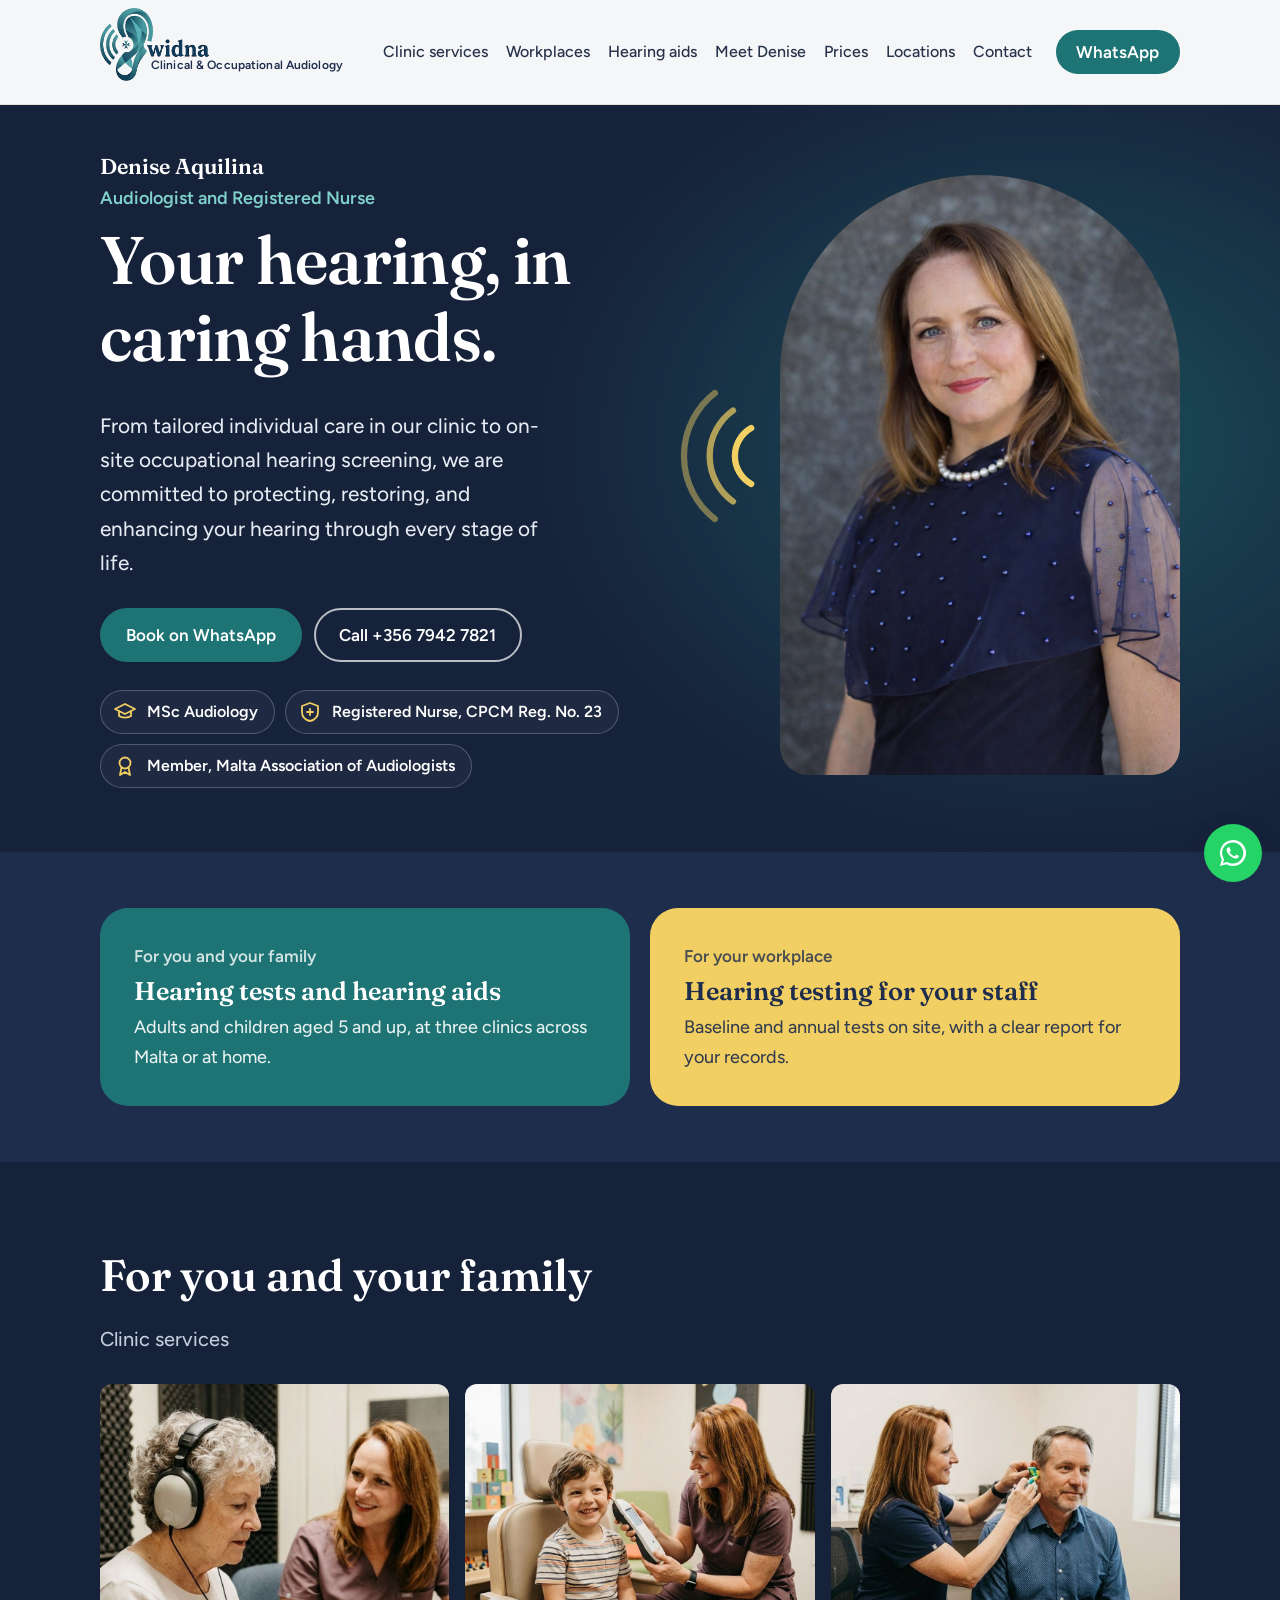
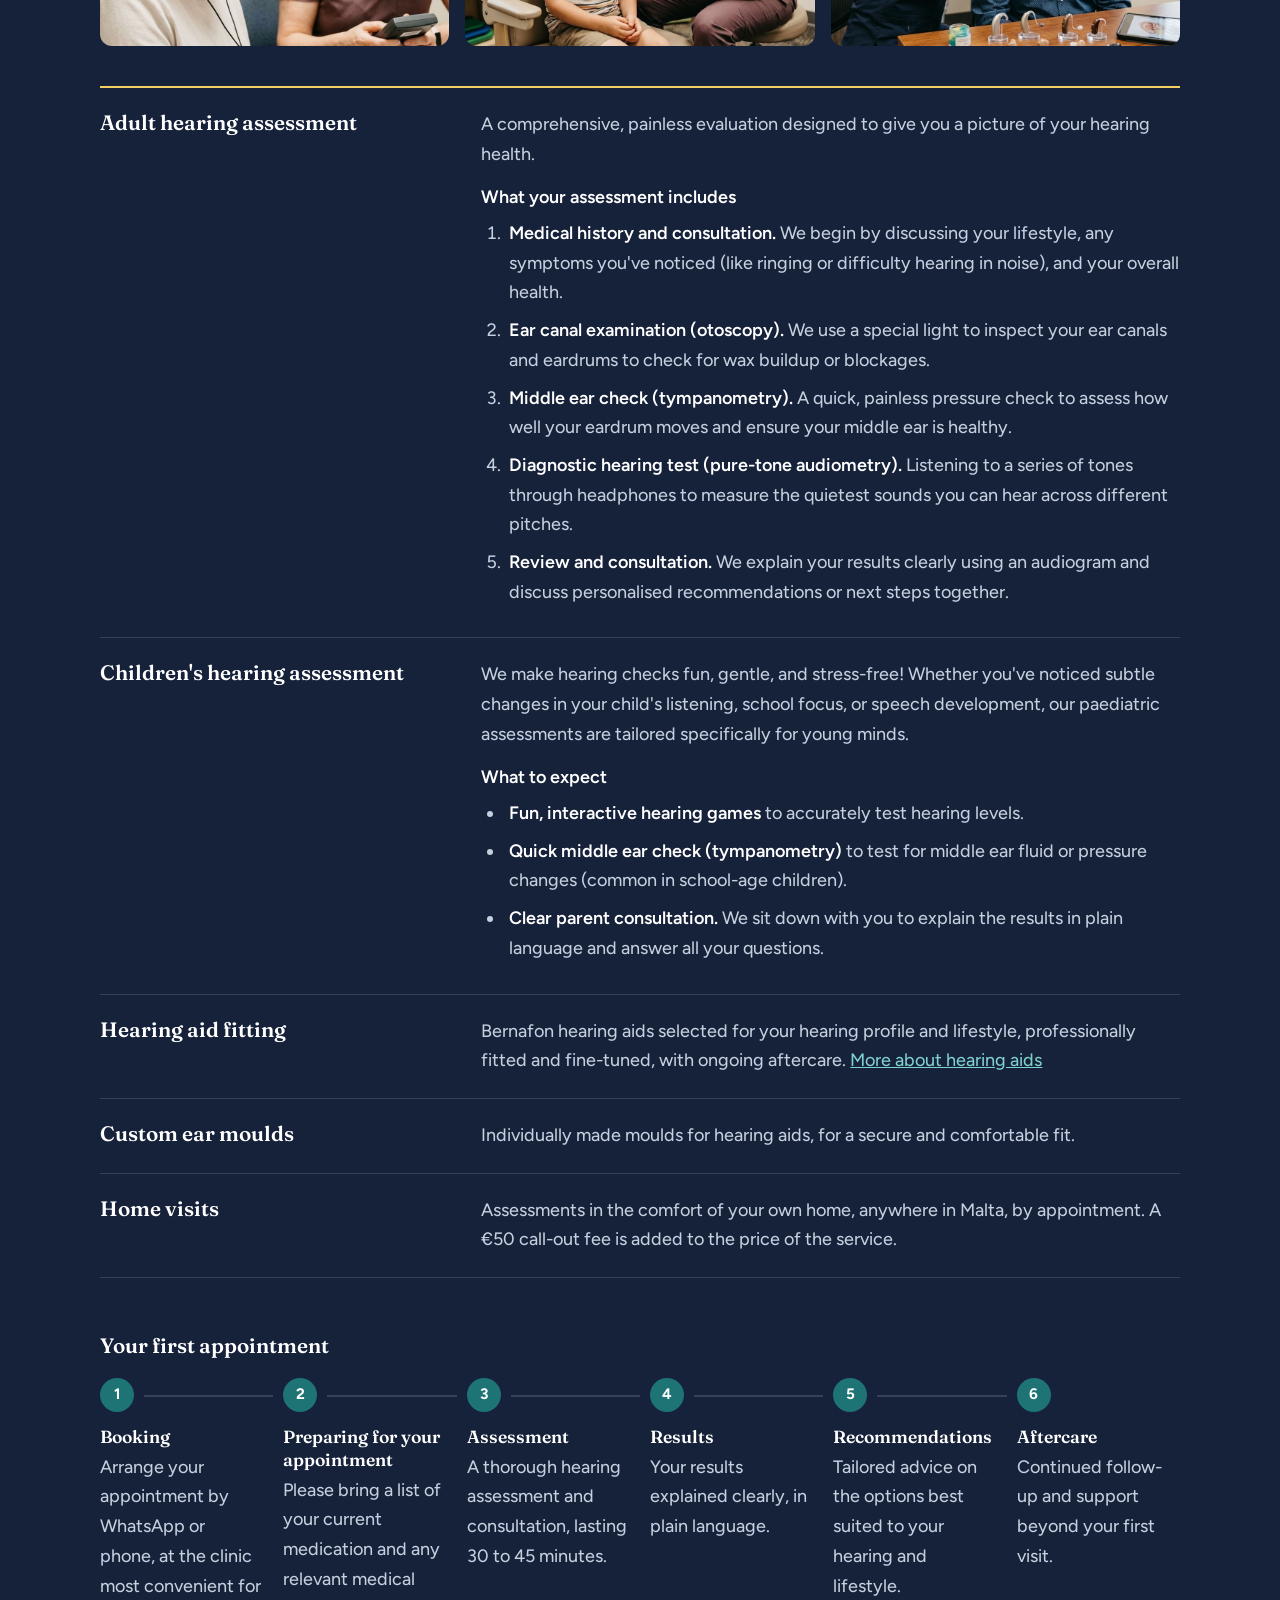
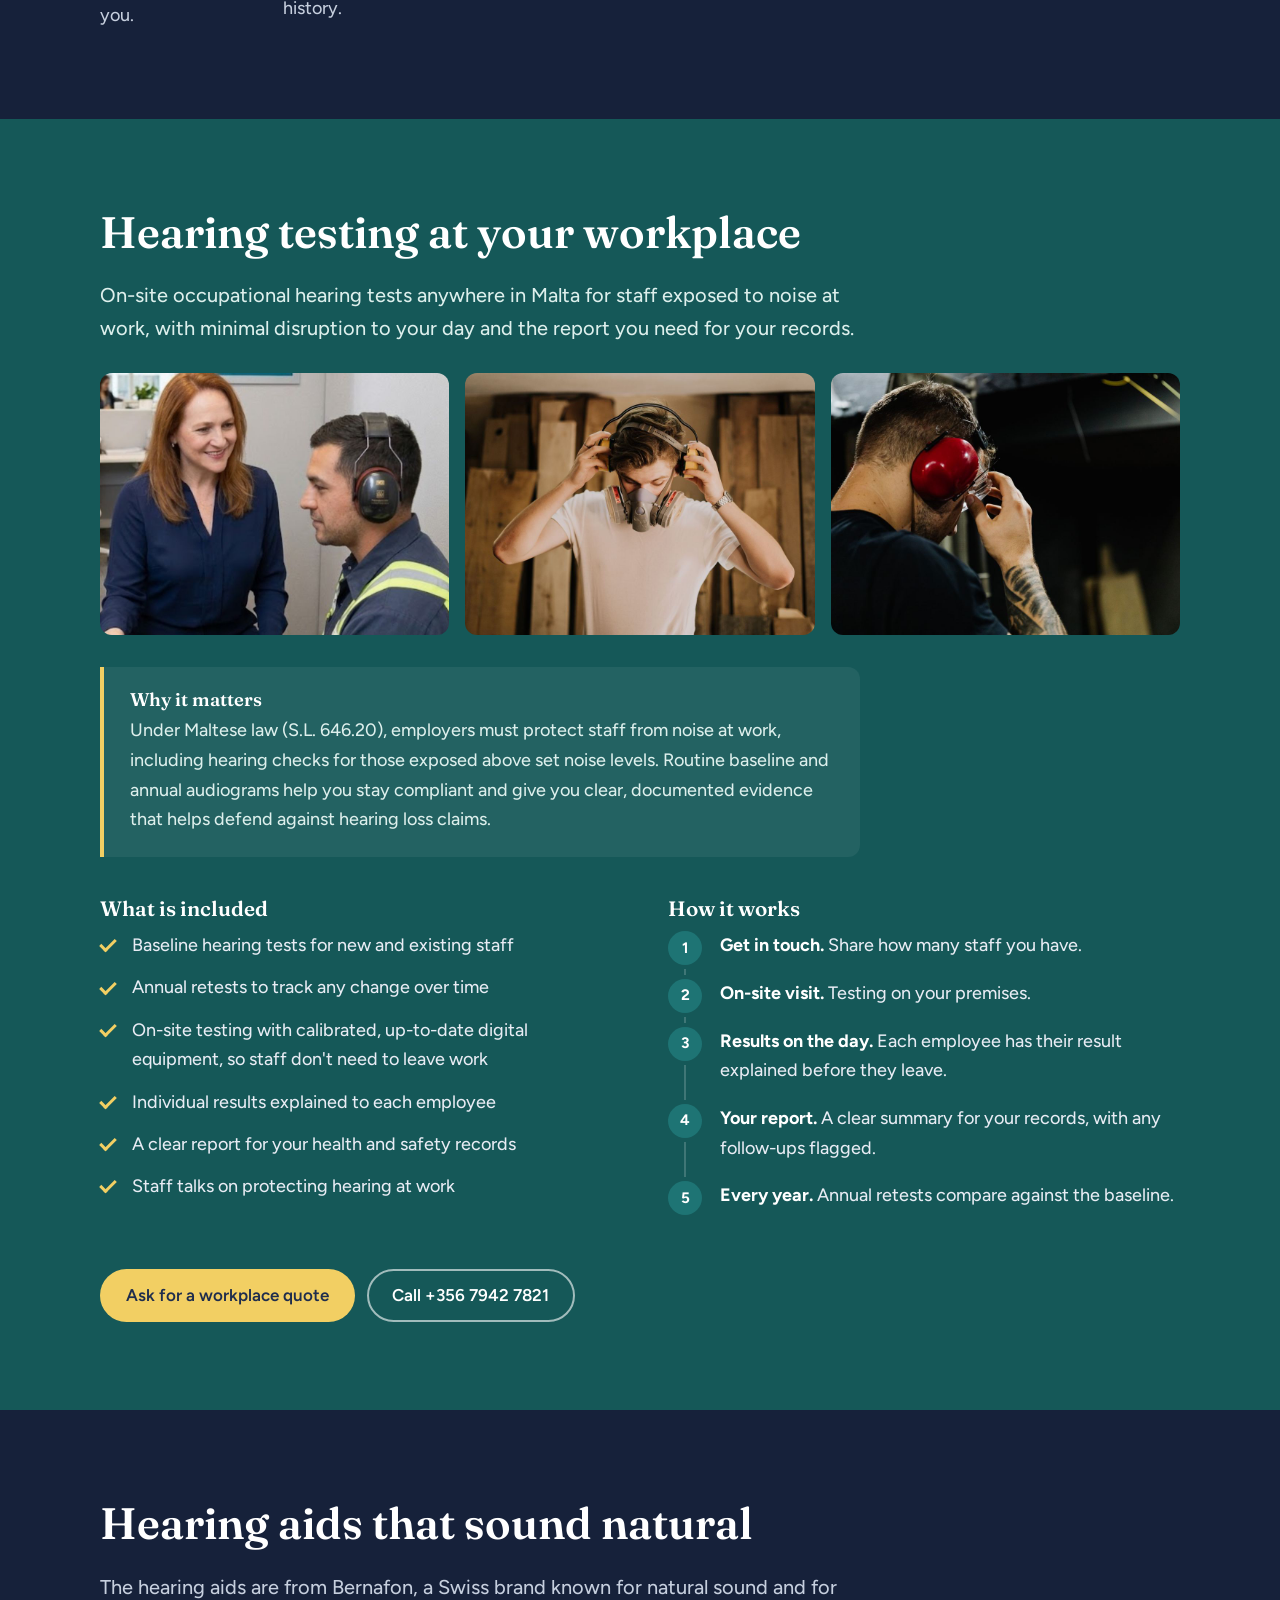
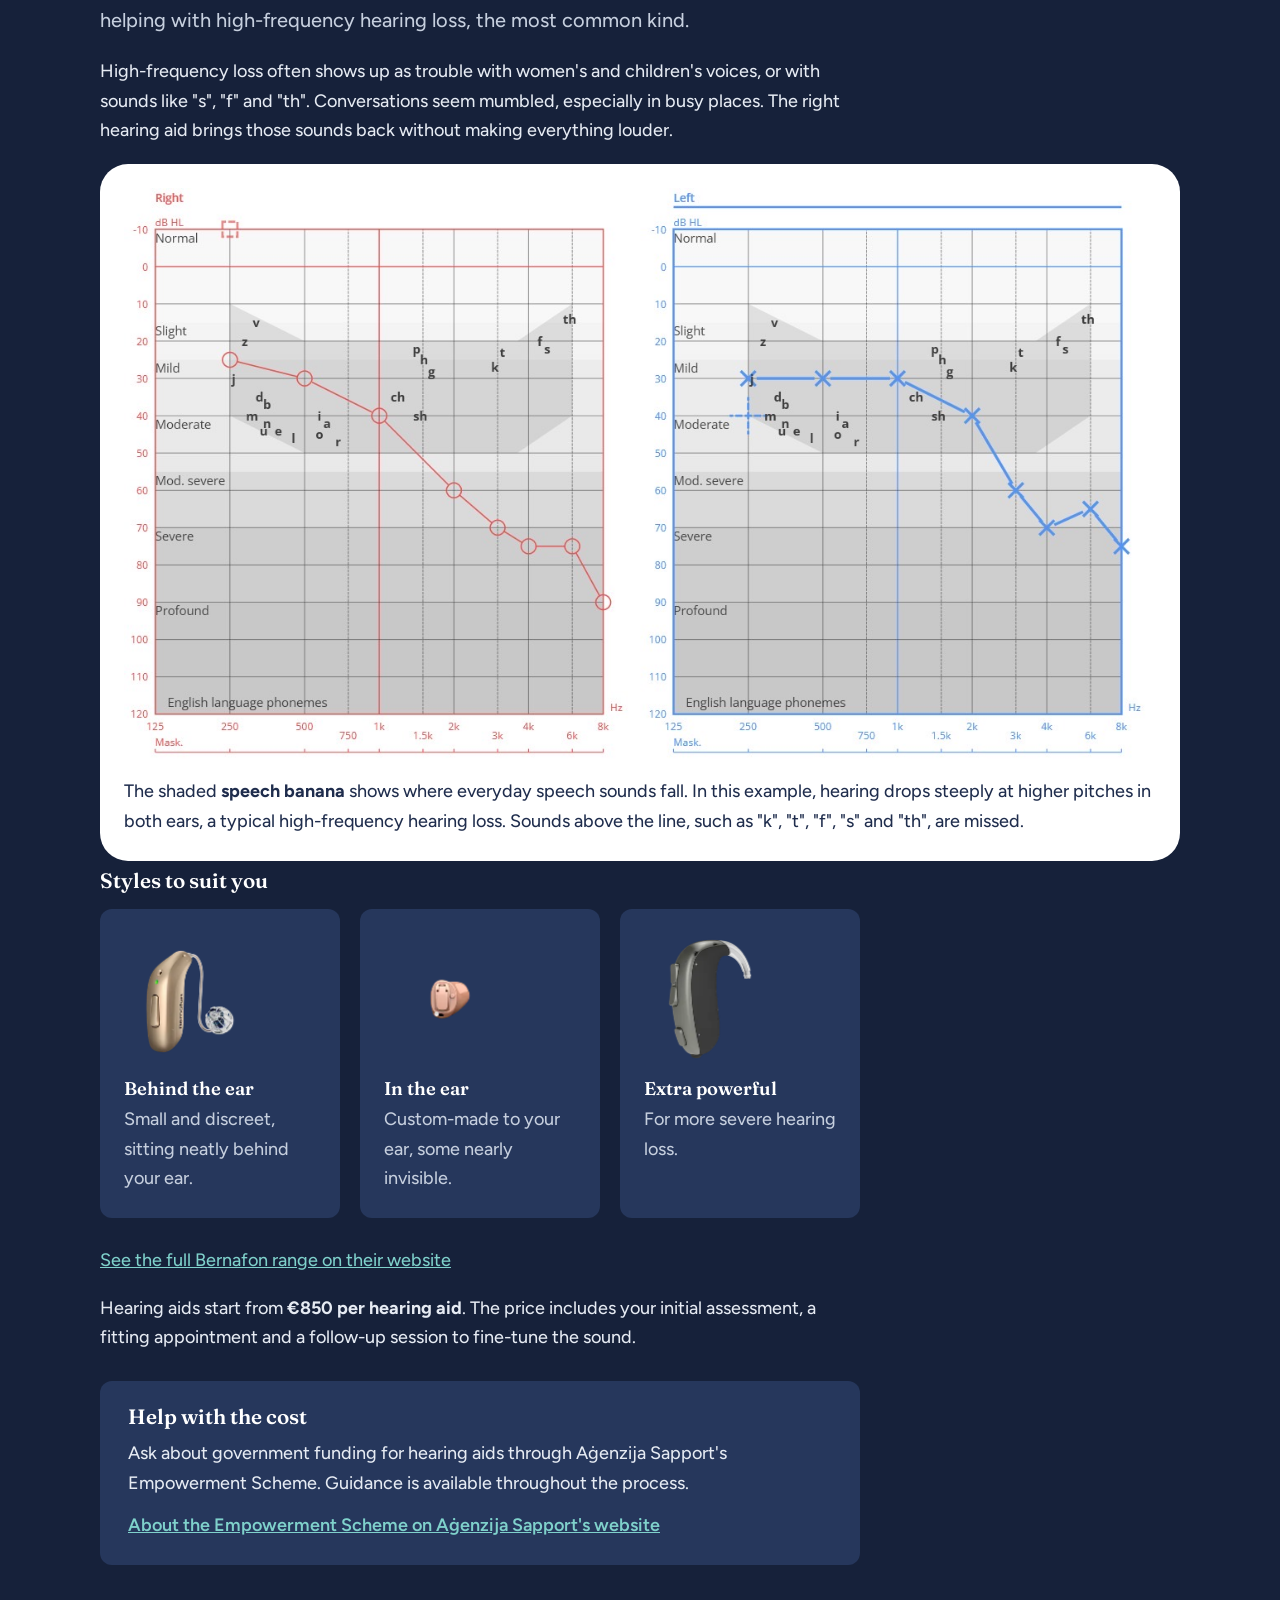
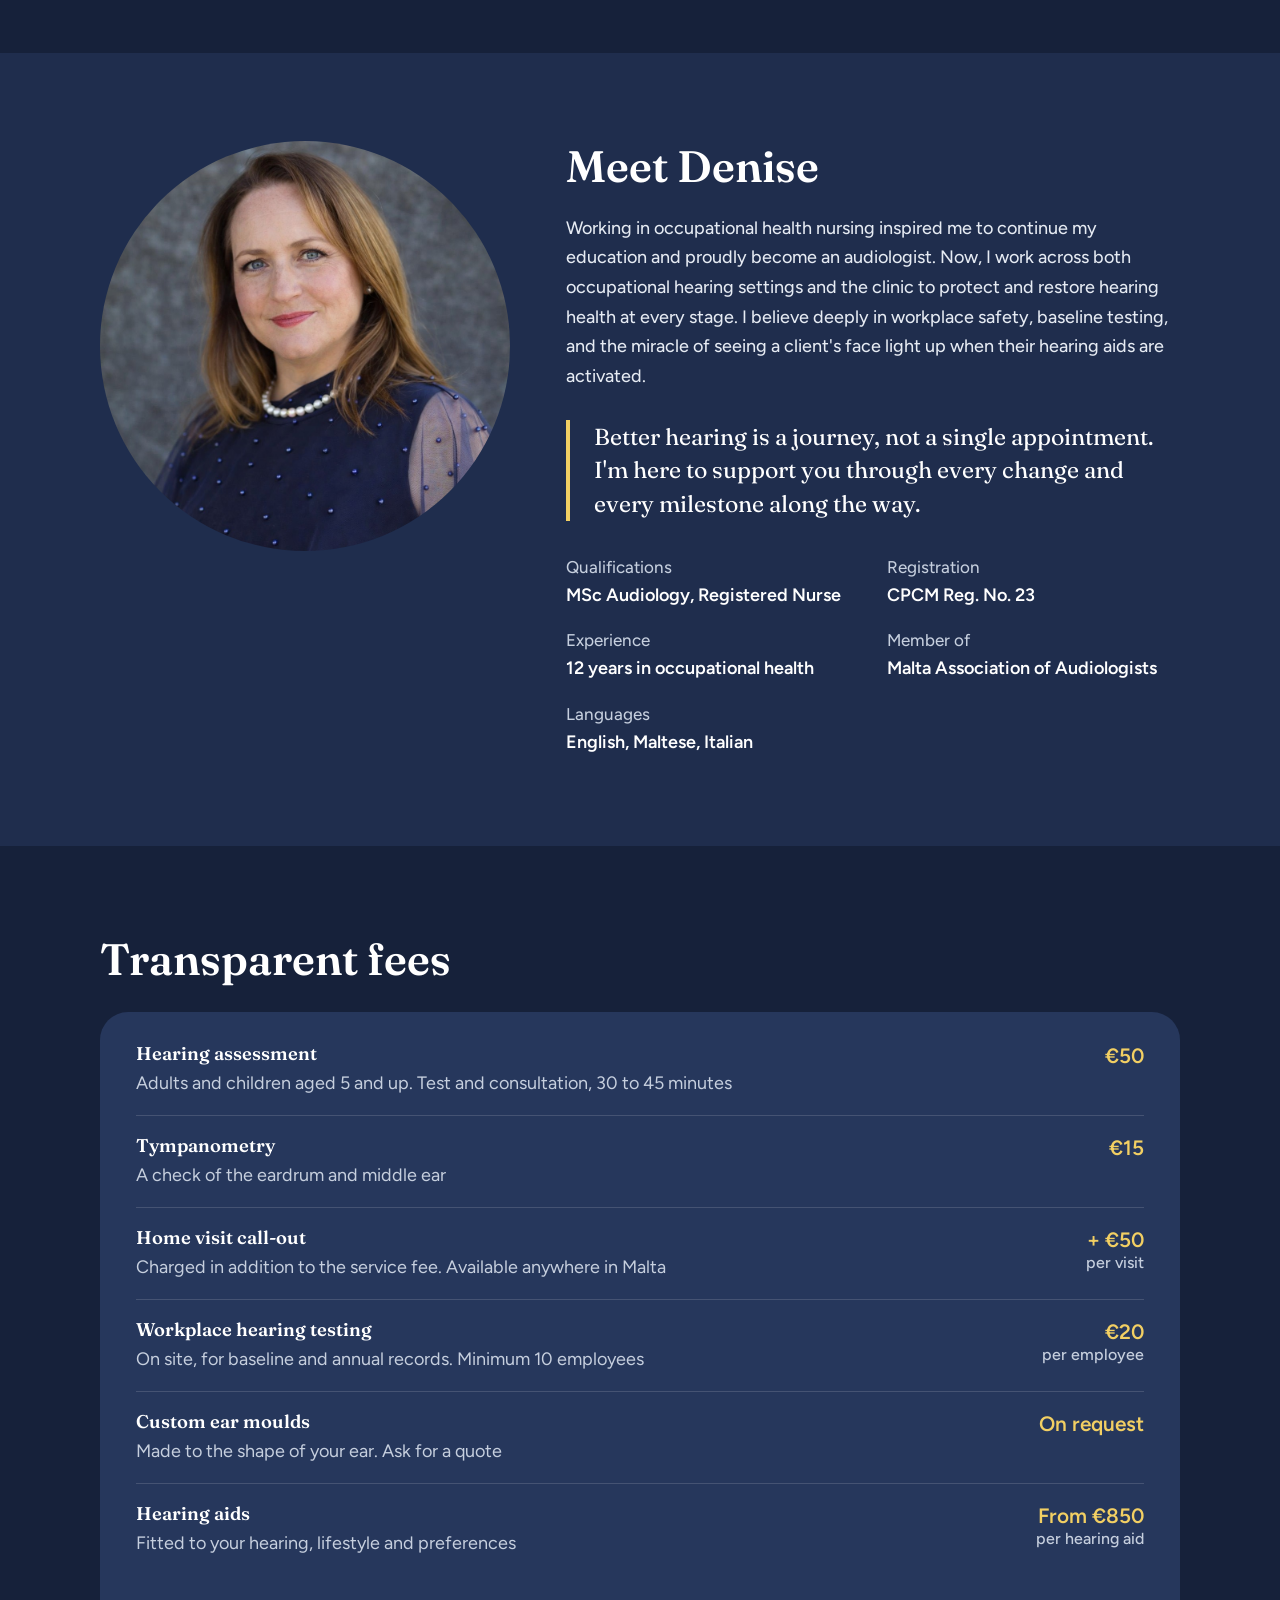
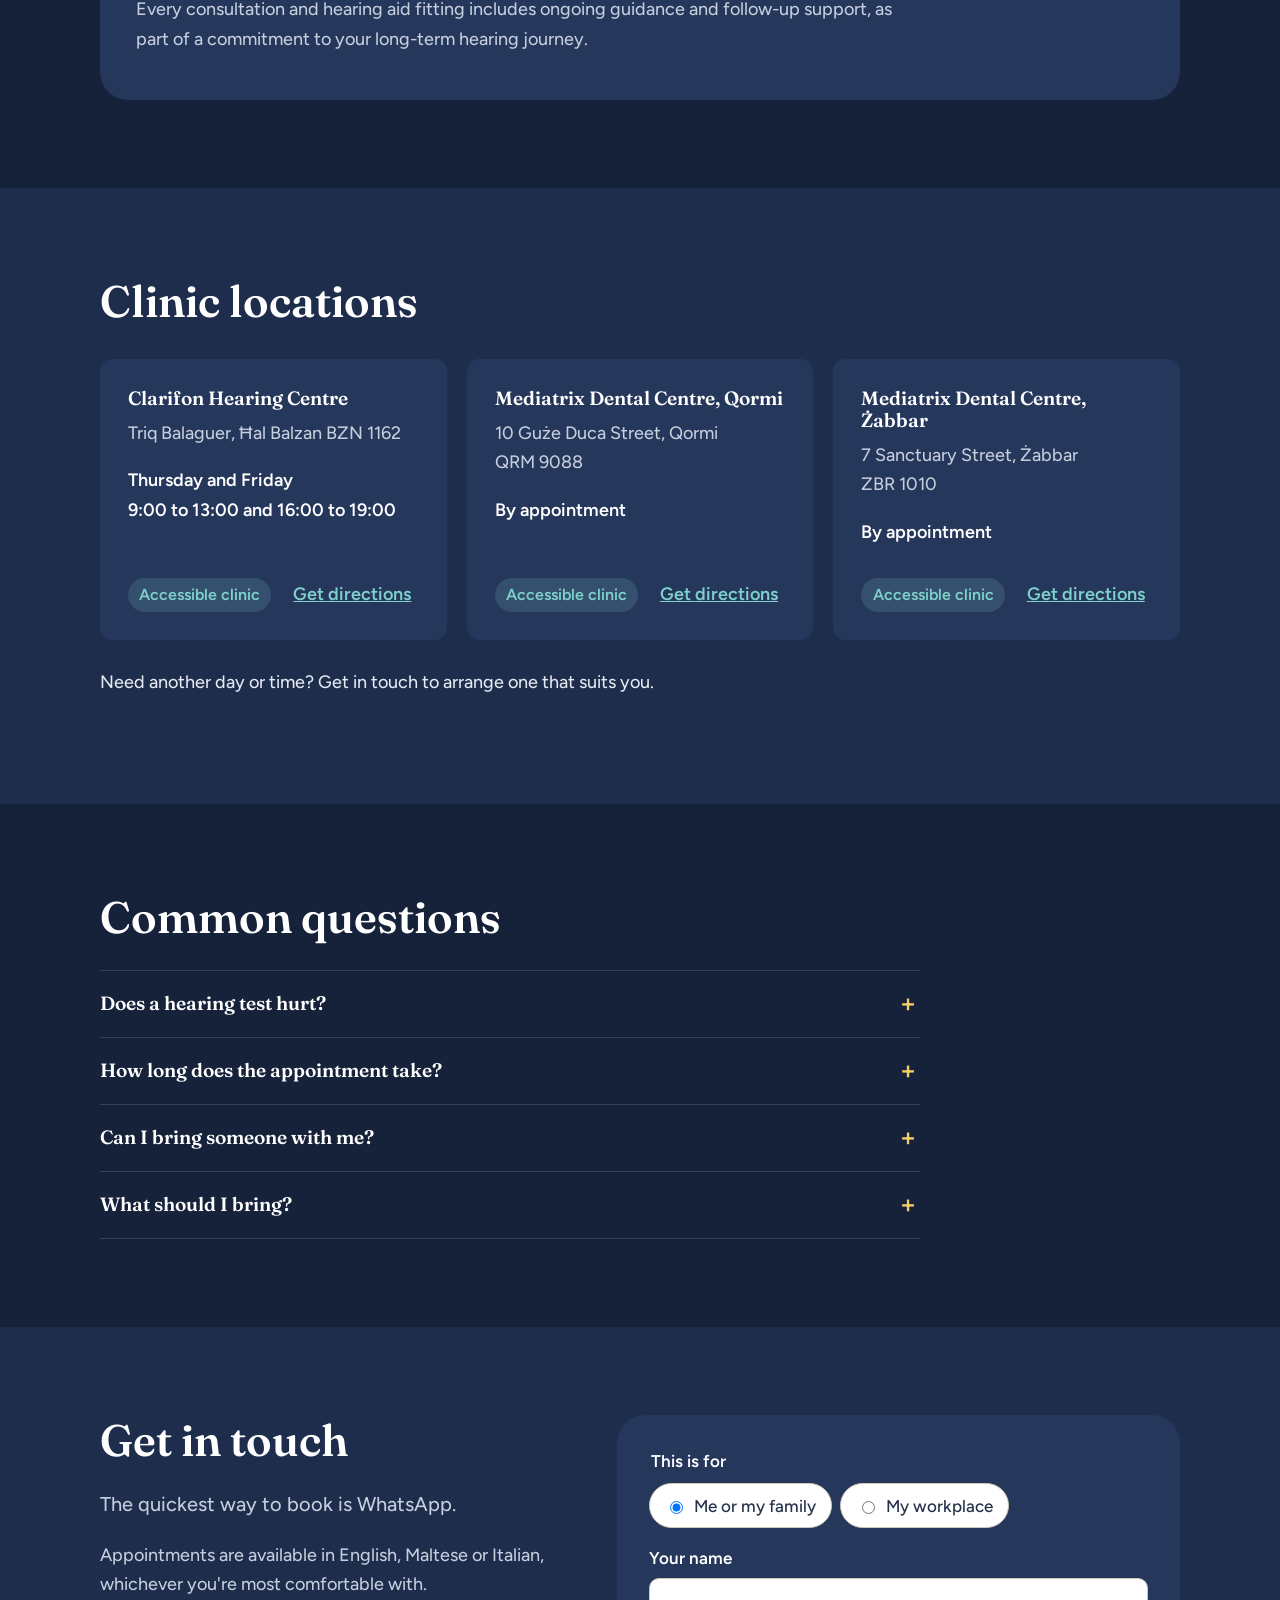
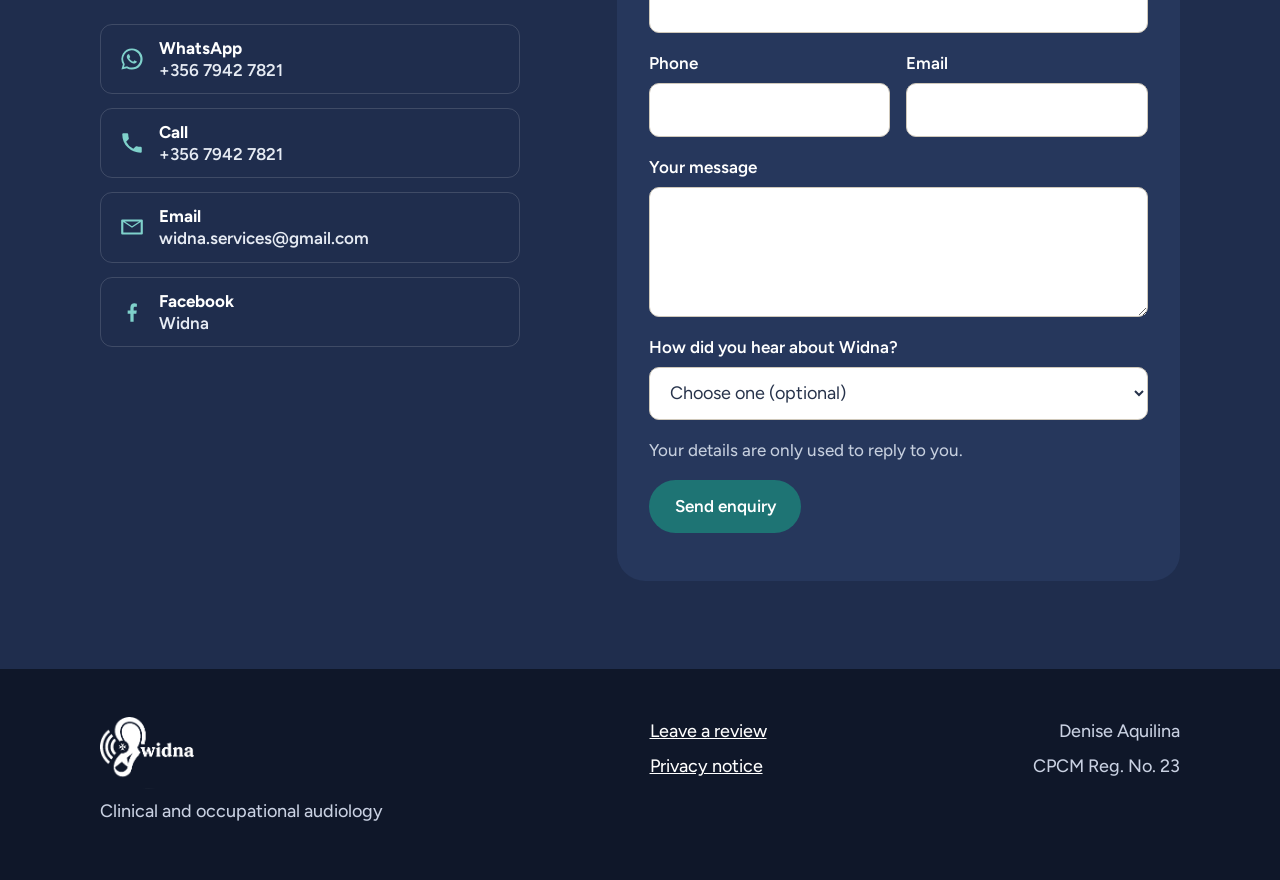
==== commit 1fde6918: "SEO: title leads with hearing tests and hearing aids; workplace lede mentions occupational, noise at" ====
--- a/index.html
+++ b/index.html
@@ -4,13 +4,13 @@
 <meta charset="utf-8">
 <meta name="viewport" content="width=device-width, initial-scale=1">
 <link rel="canonical" href="https://widnahearing.mt/">
-<title>Widna Hearing | Denise Aquilina, Audiologist in Malta</title>
-<meta name="description" content="Hearing tests for adults and children, Bernafon hearing aids and workplace hearing testing in Malta with Denise Aquilina, Audiologist and Registered Nurse.">
+<title>Widna Hearing | Hearing Tests and Hearing Aids in Malta</title>
+<meta name="description" content="Hearing tests and Bernafon hearing aids with audiologist Denise Aquilina, plus workplace hearing testing for noise at work. Clinics in Balzan, Qormi and Żabbar, Malta.">
 <link rel="icon" type="image/png" href="assets/favicon.png">
 <link rel="apple-touch-icon" href="assets/apple-touch-icon.png">
 <meta property="og:type" content="website">
-<meta property="og:title" content="Widna Hearing | Denise Aquilina, Audiologist">
-<meta property="og:description" content="Hearing tests, hearing aids and workplace hearing testing in Malta.">
+<meta property="og:title" content="Widna Hearing | Hearing Tests and Hearing Aids in Malta">
+<meta property="og:description" content="Hearing tests, hearing aids and workplace hearing testing in Malta with audiologist Denise Aquilina.">
 <meta property="og:image" content="https://widnahearing.mt/assets/og-image.jpg">
 <meta property="og:url" content="https://widnahearing.mt/">
 <link rel="preconnect" href="https://fonts.googleapis.com">
@@ -291,7 +291,7 @@
 <section class="section section-navy" id="workplaces">
   <div class="wrap">
     <h2>Hearing testing at your workplace</h2>
-    <p class="section-lede">On-site hearing tests for your staff, with minimal disruption to your day and the report you need for your records.</p>
+    <p class="section-lede">On-site occupational hearing tests anywhere in Malta for staff exposed to noise at work, with minimal disruption to your day and the report you need for your records.</p>
     <div class="photo-strip photo-strip-3">
       <img src="assets/denise-workplace.jpg" width="960" height="720" loading="lazy" alt="Denise with a worker wearing ear defenders during on-site hearing testing">
       <img src="assets/work-defenders.jpg?v=2" width="960" height="720" loading="lazy" alt="Woodworker putting on ear defenders and a dust mask">
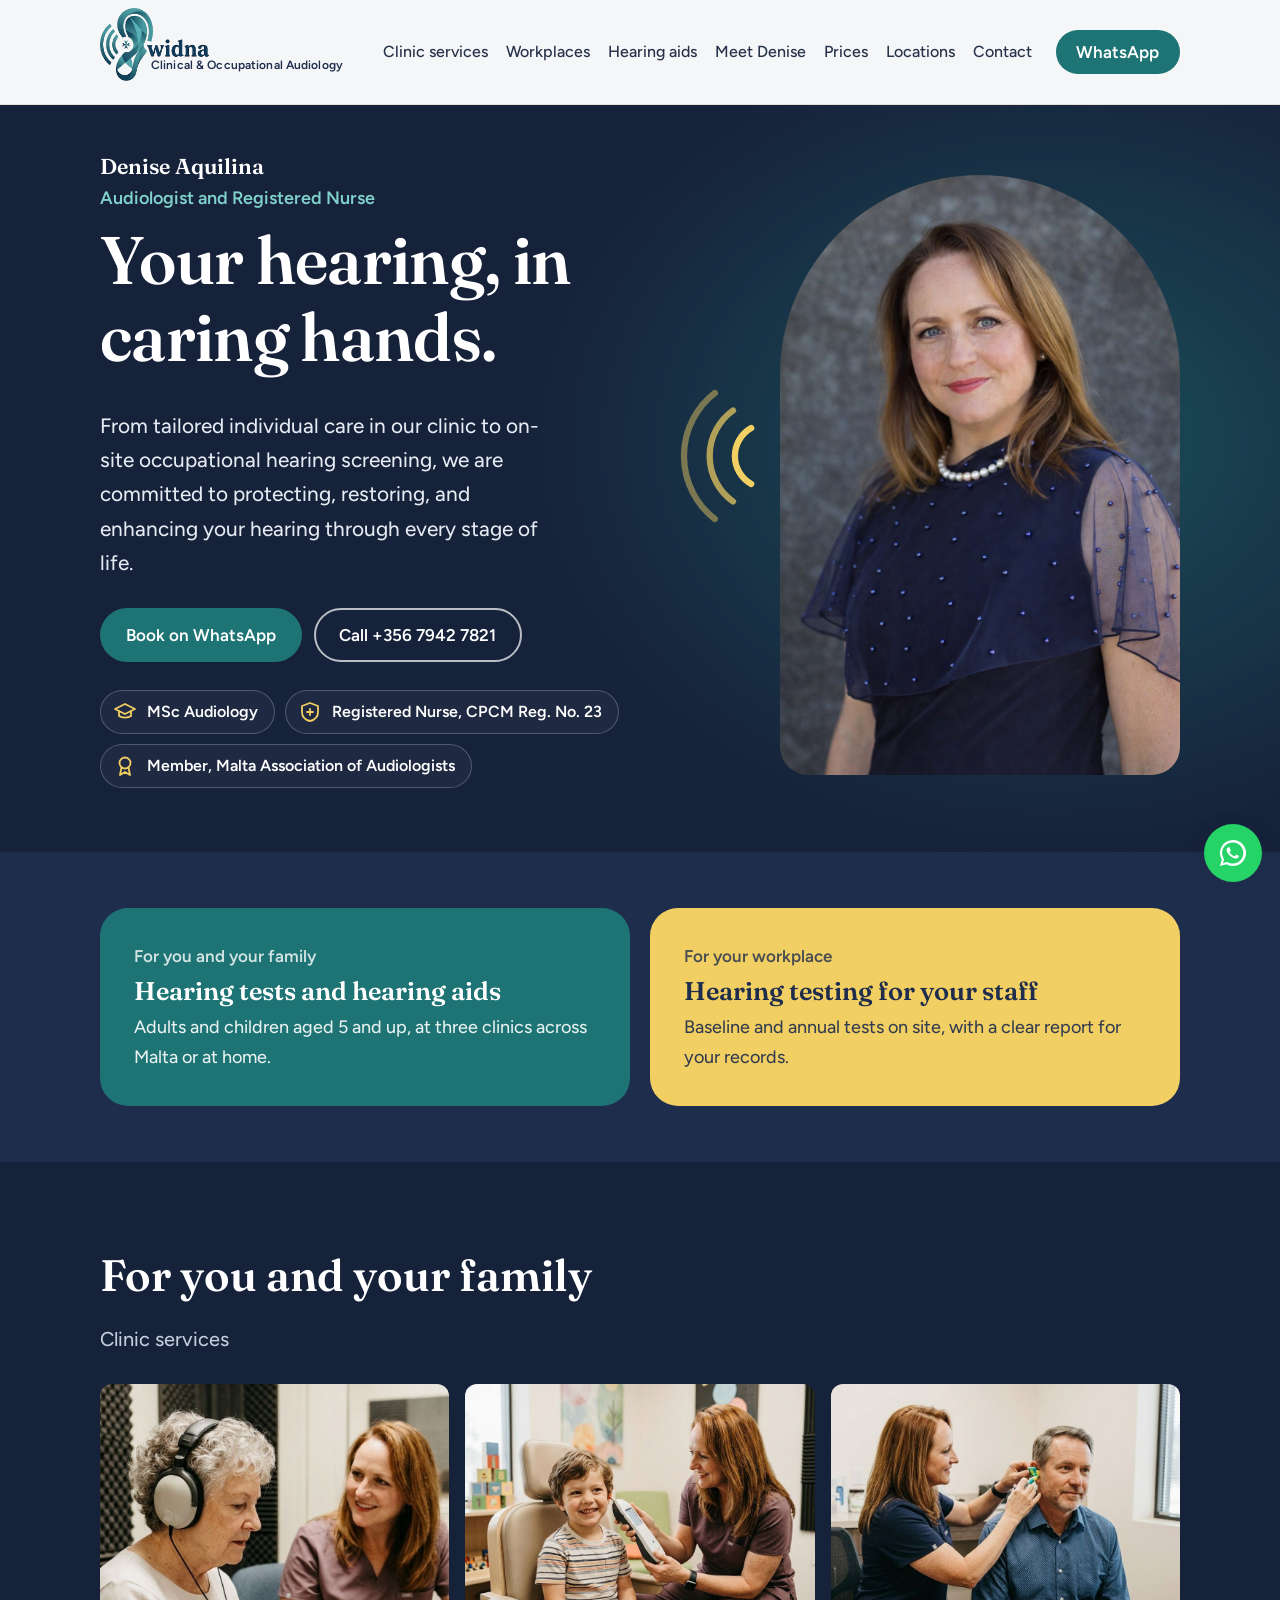
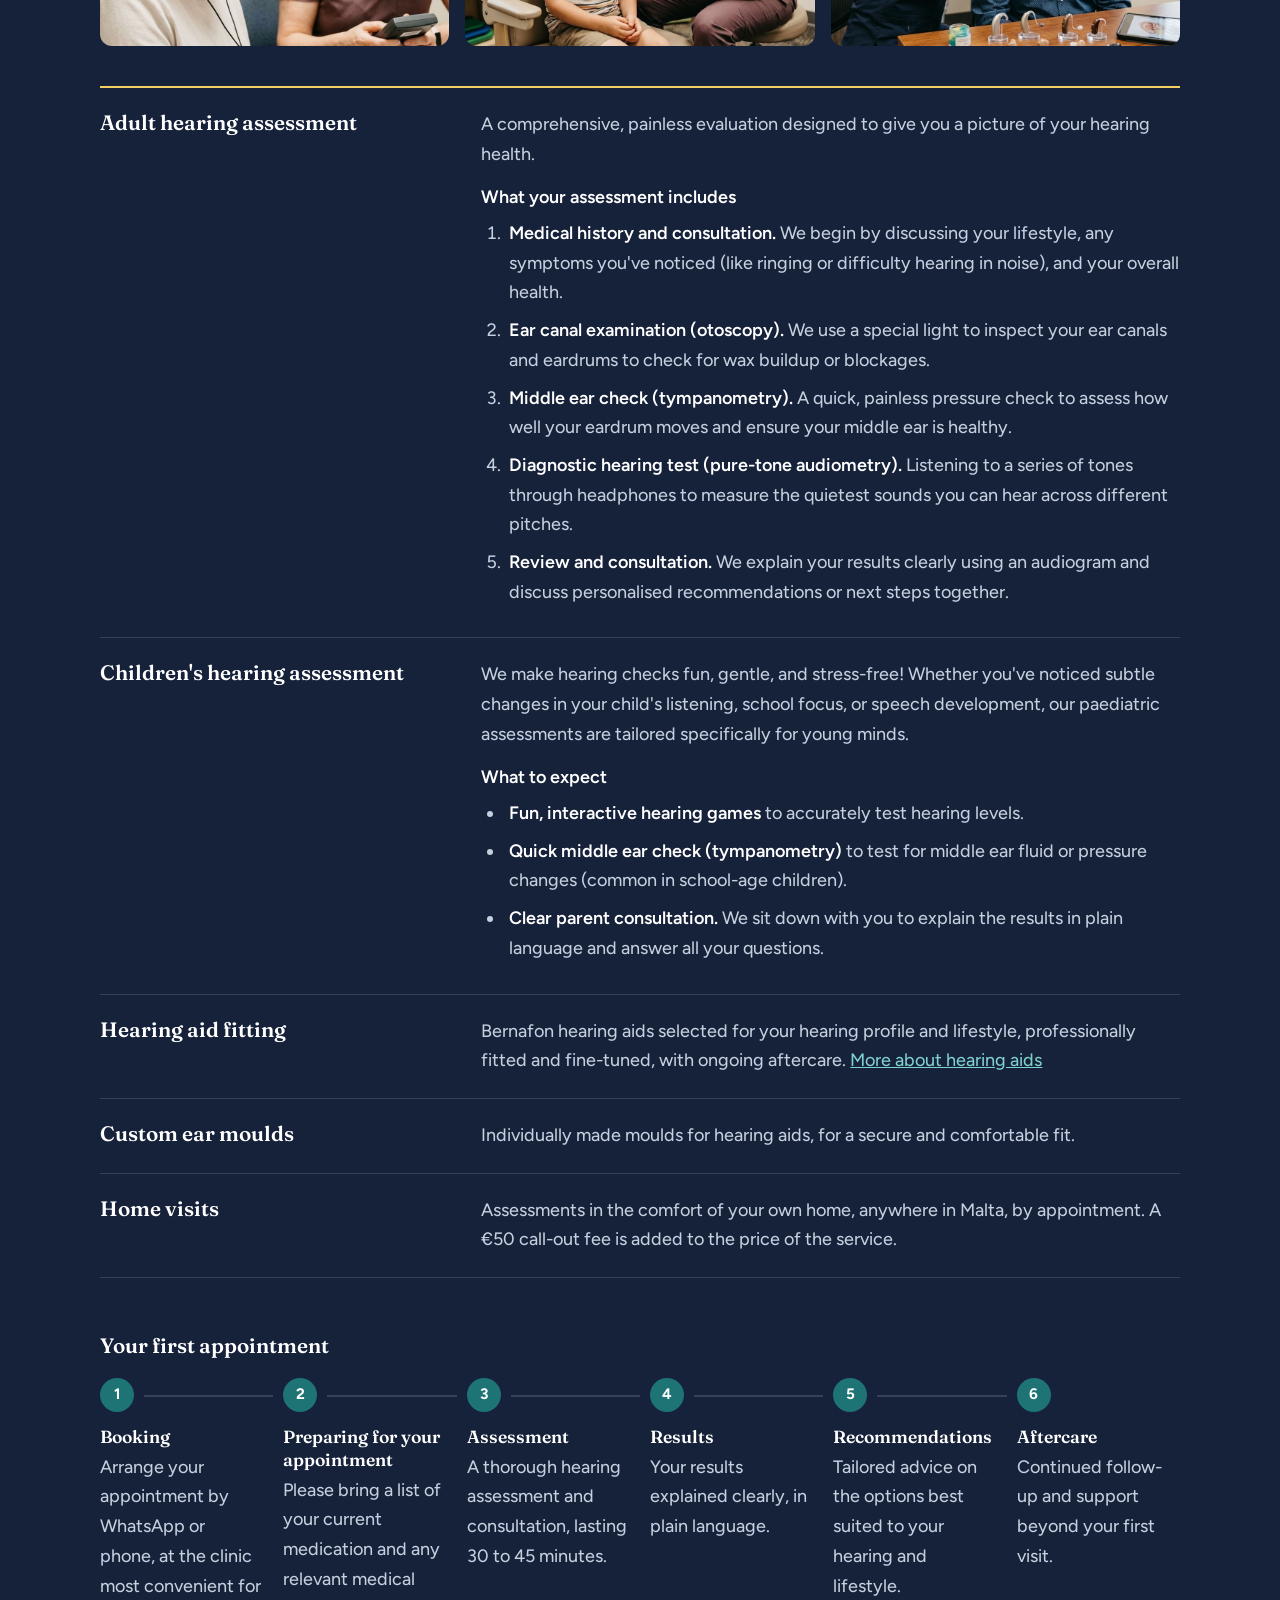
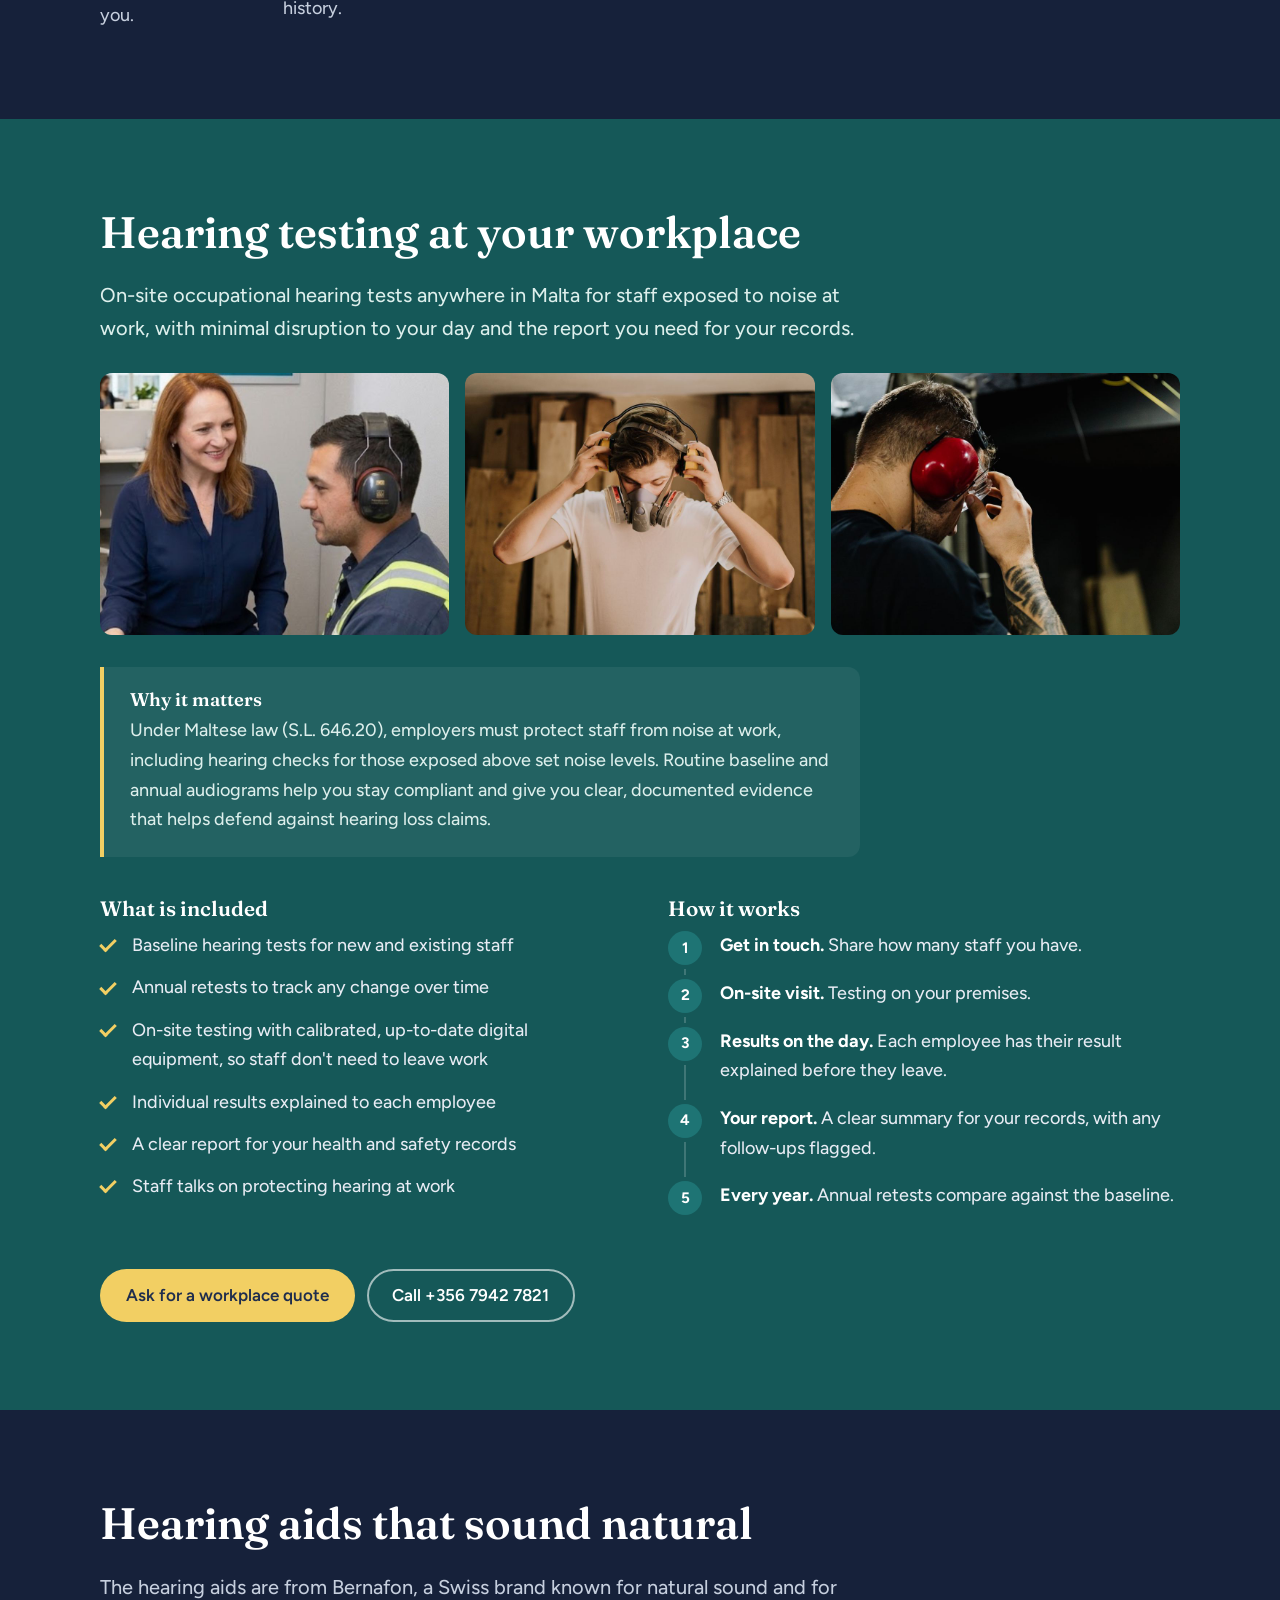
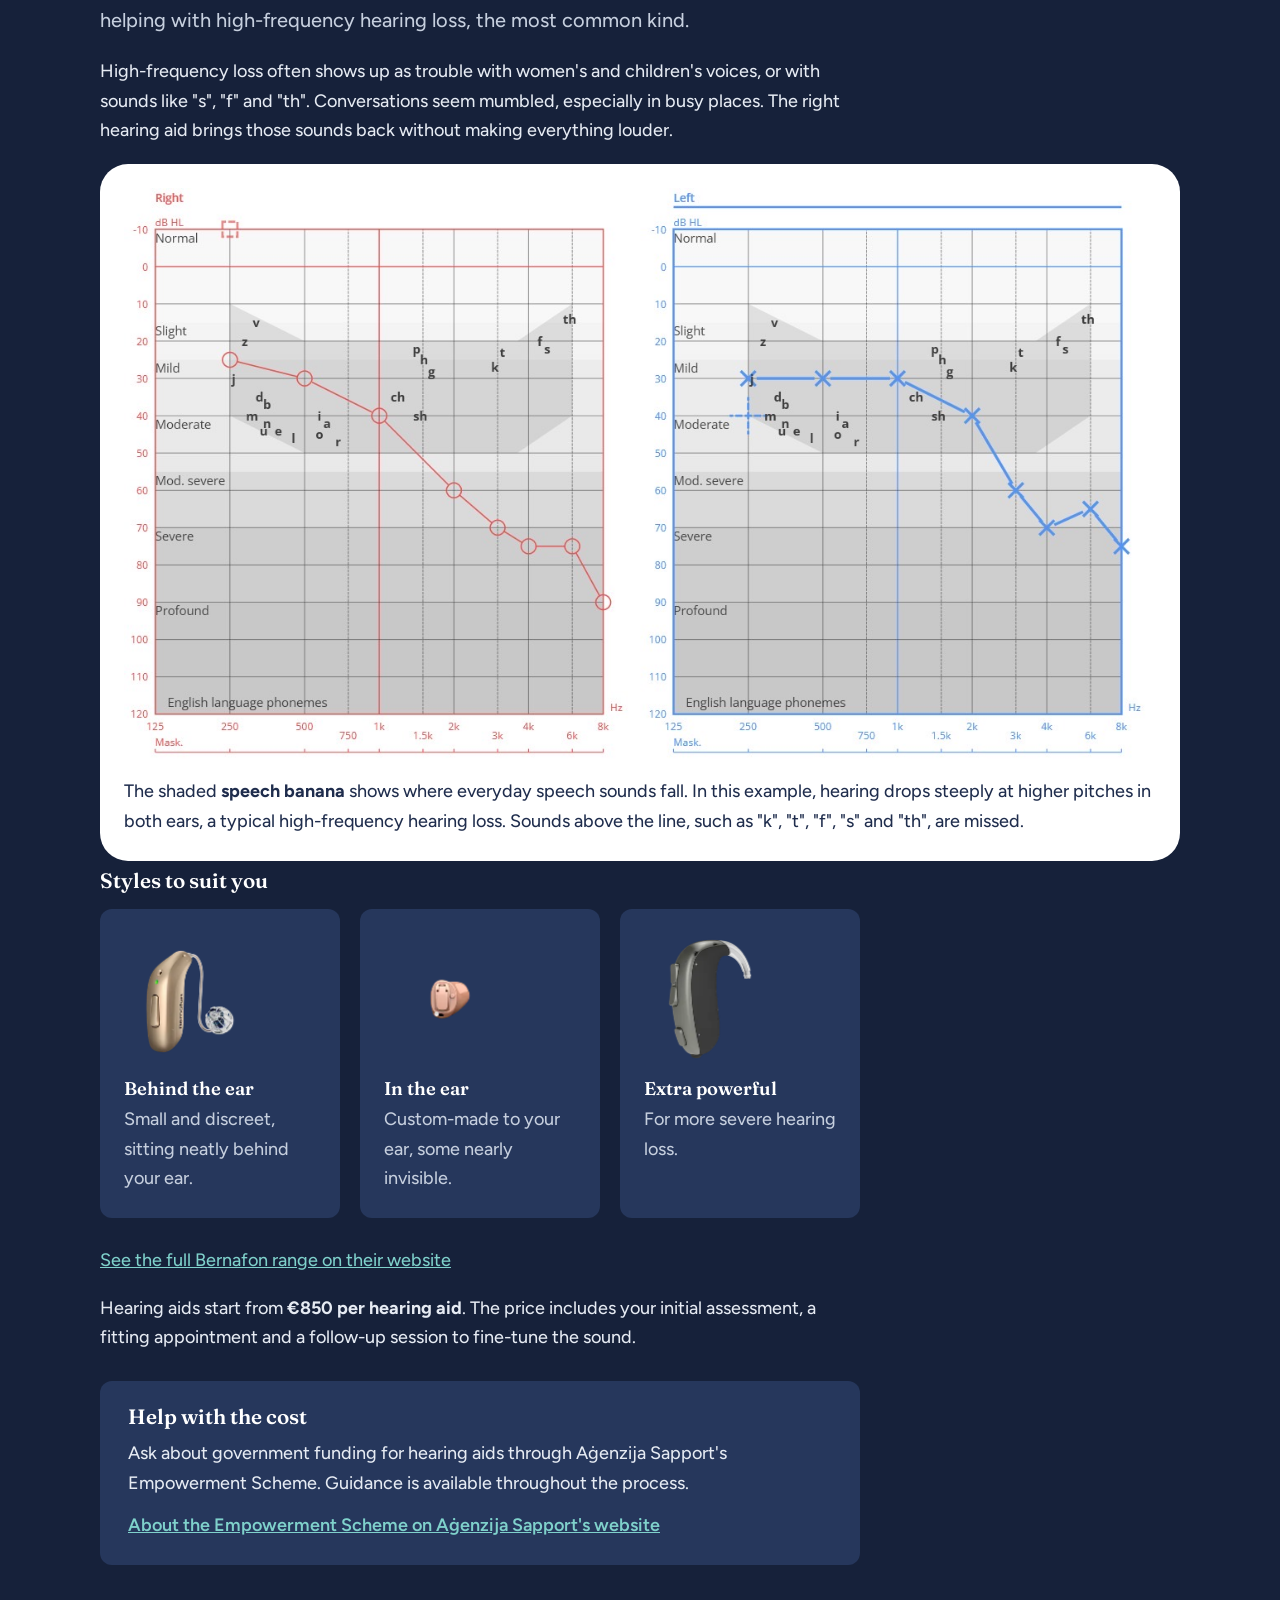
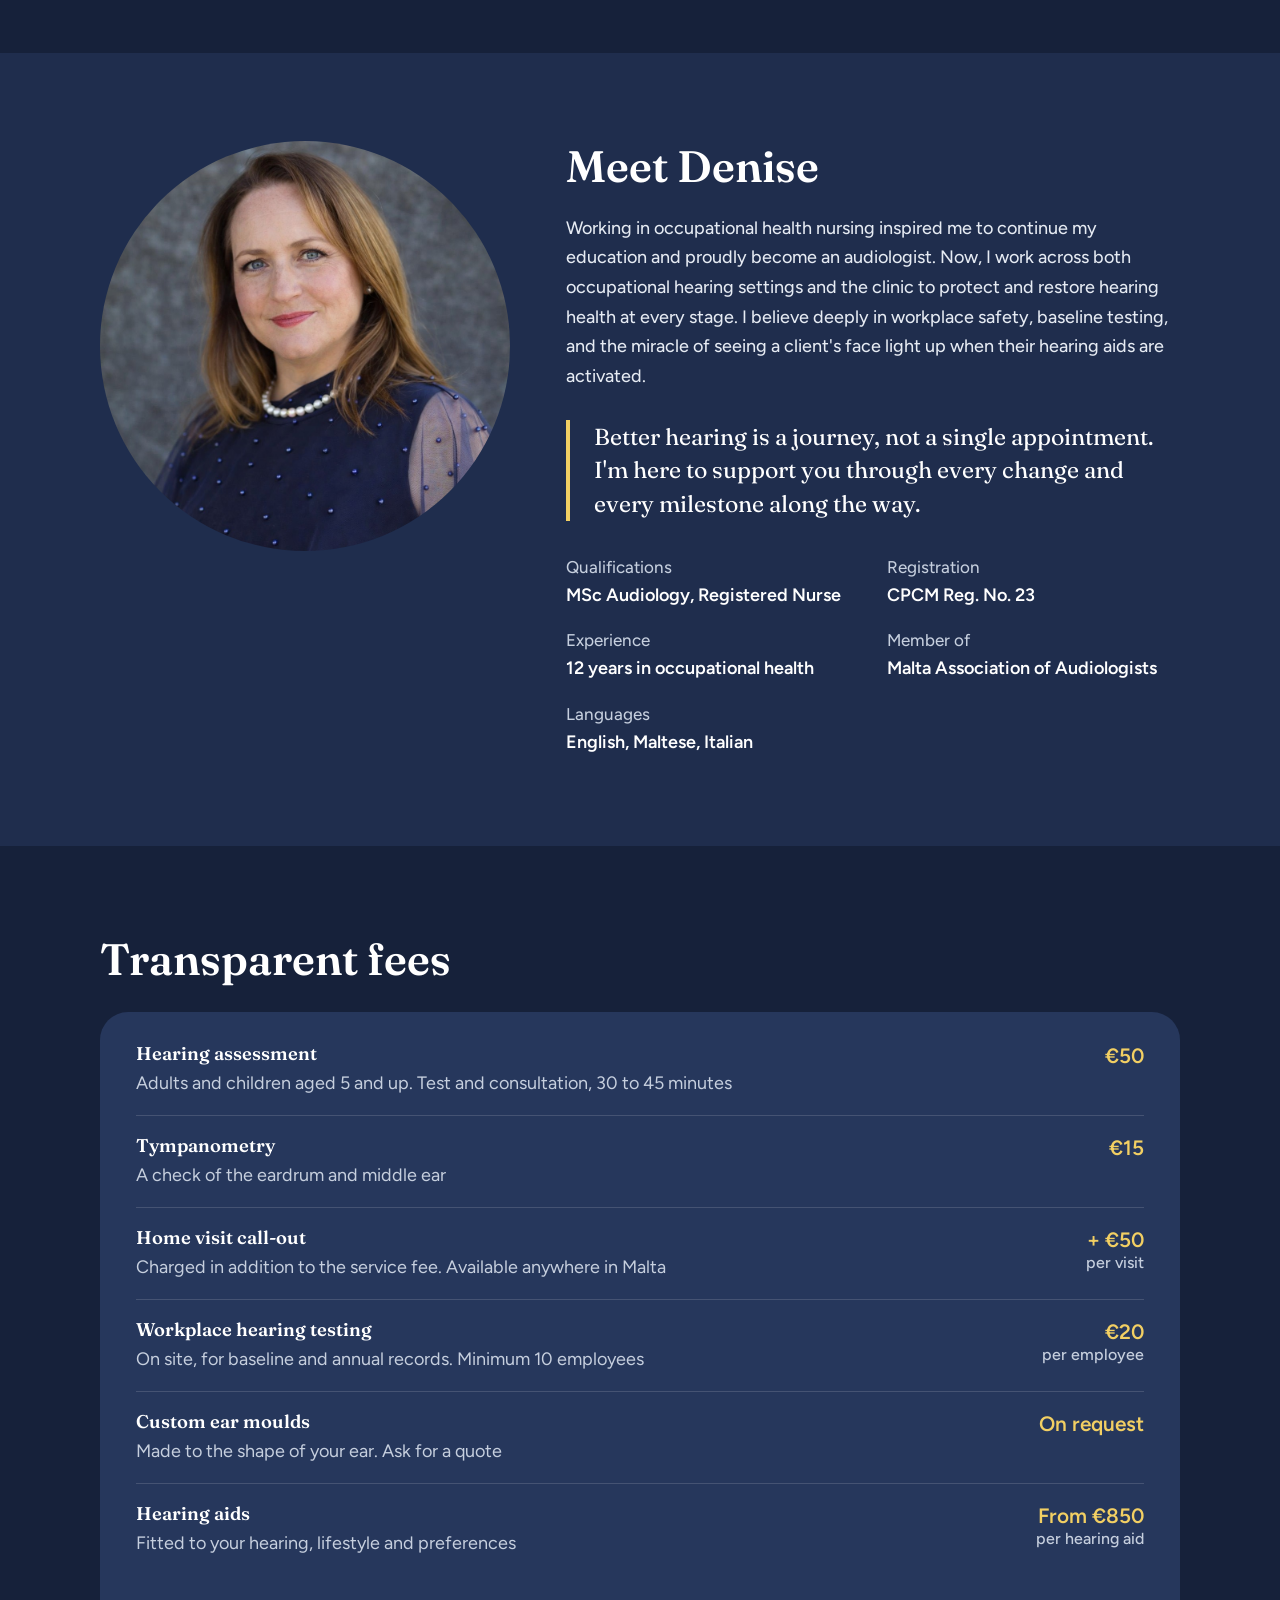
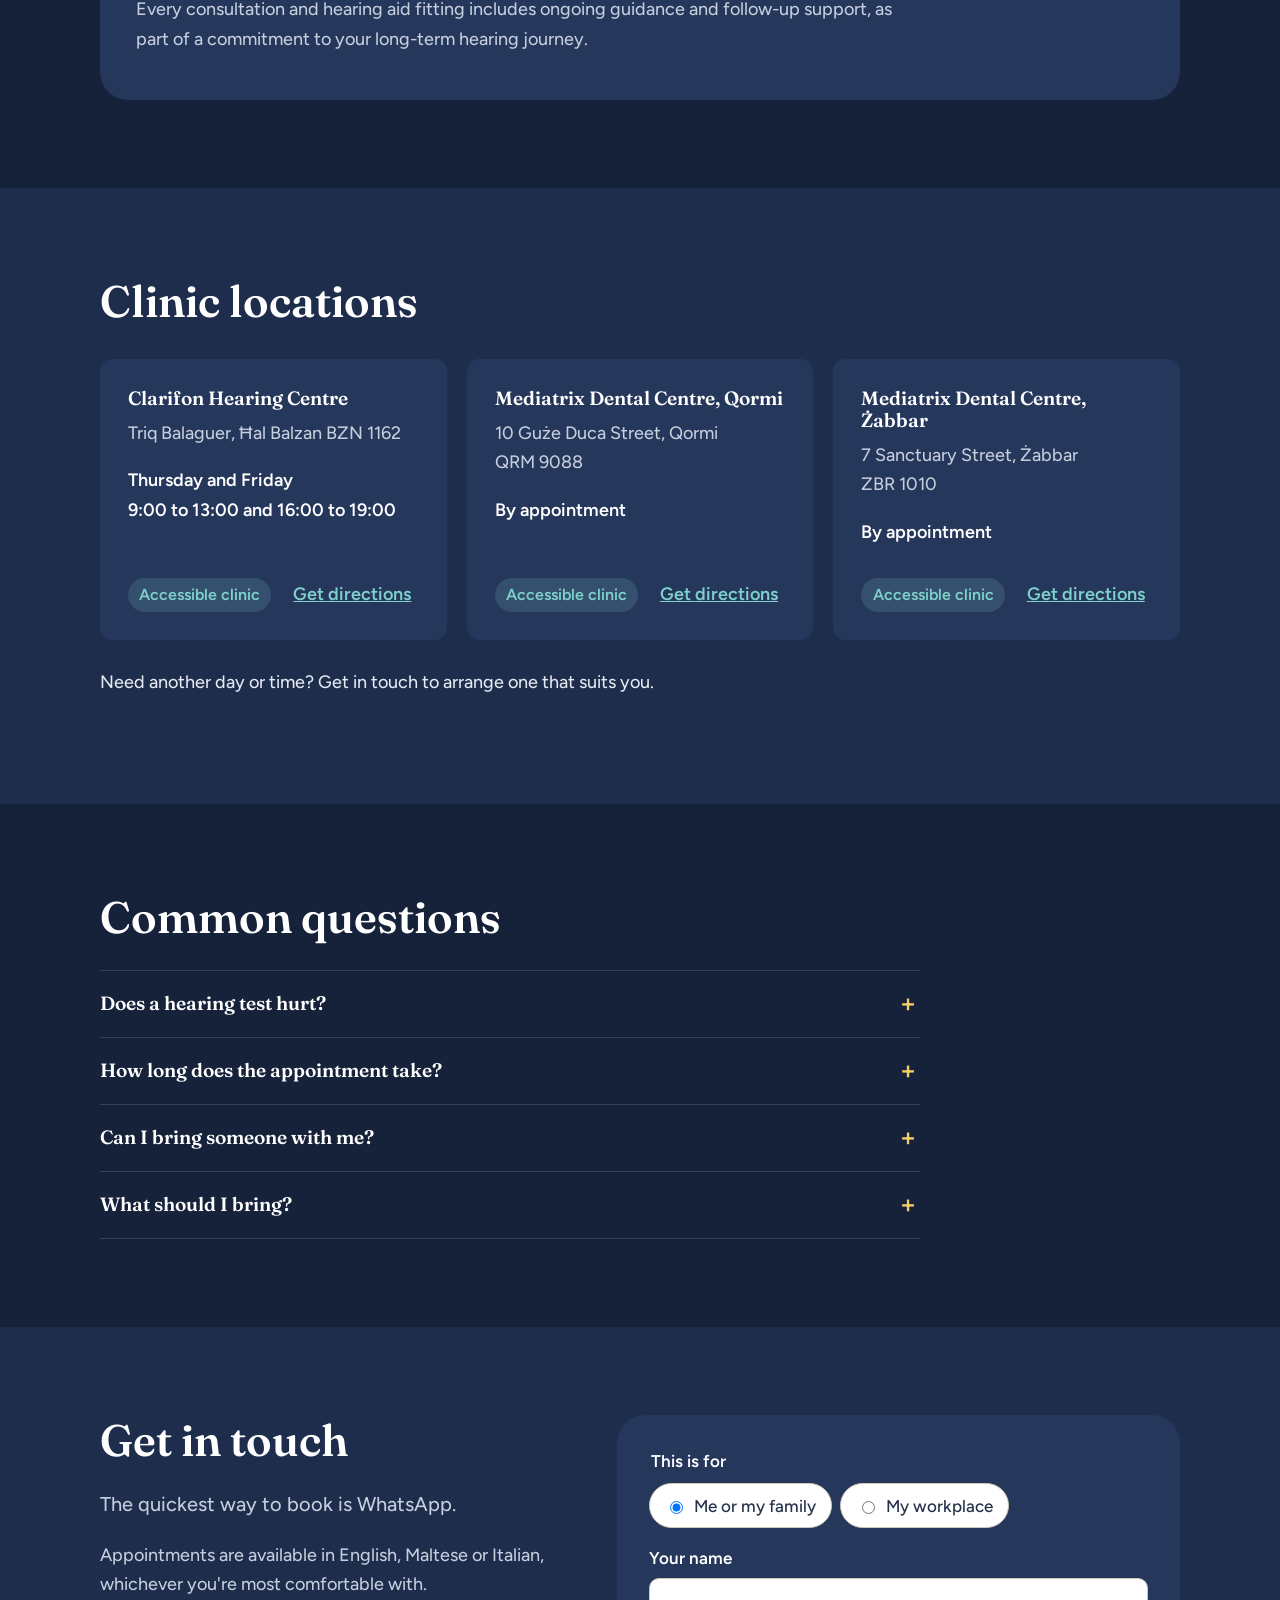
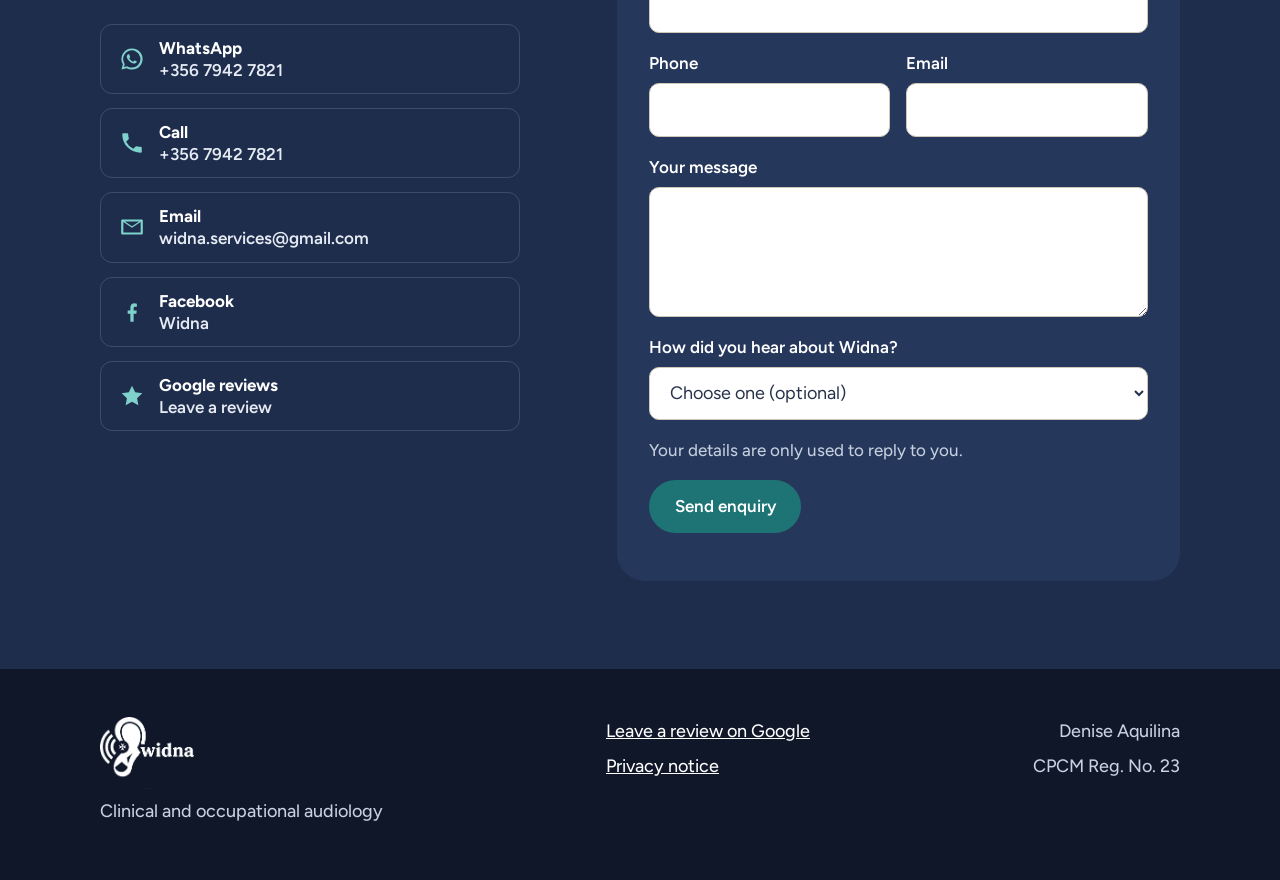
==== commit cabbf396: "Reviews go to Google: contact + footer link to Denise's Google review page; website review form remo" ====
--- a/index.html
+++ b/index.html
@@ -505,6 +505,7 @@
         <li><a href="tel:+35679427821"><svg viewBox="0 0 24 24" aria-hidden="true"><path fill="currentColor" d="M6.6 10.8a15.1 15.1 0 0 0 6.6 6.6l2.2-2.2a1 1 0 0 1 1-.25 11.4 11.4 0 0 0 3.6.57 1 1 0 0 1 1 1V20a1 1 0 0 1-1 1A17 17 0 0 1 3 4a1 1 0 0 1 1-1h3.5a1 1 0 0 1 1 1c0 1.25.2 2.45.57 3.57a1 1 0 0 1-.25 1z"/></svg><span><strong>Call</strong>+356 7942 7821</span></a></li>
         <li><a href="mailto:widna.services@gmail.com"><svg viewBox="0 0 24 24" aria-hidden="true"><path fill="currentColor" d="M3 5h18a1 1 0 0 1 1 1v12a1 1 0 0 1-1 1H3a1 1 0 0 1-1-1V6a1 1 0 0 1 1-1zm1 2.4V17h16V7.4l-8 5.3zM5.4 7l6.6 4.4L18.6 7z"/></svg><span><strong>Email</strong>widna.services@gmail.com</span></a></li>
         <li><a href="https://www.facebook.com/profile.php?id=61587372173159"><svg viewBox="0 0 24 24" aria-hidden="true"><path fill="currentColor" d="M13.5 21v-7.5h2.5l.4-3h-2.9V8.6c0-.9.3-1.5 1.5-1.5h1.5V4.4A20 20 0 0 0 14.3 4c-2.2 0-3.8 1.4-3.8 3.9v2.6H8v3h2.5V21z"/></svg><span><strong>Facebook</strong>Widna</span></a></li>
+        <li><a href="https://g.page/r/CUQVq83ssQ52EBM/review" target="_blank" rel="noopener"><svg viewBox="0 0 24 24" aria-hidden="true"><path fill="currentColor" d="M12 2.5l2.9 6 6.6.9-4.8 4.6 1.2 6.5L12 17.4l-5.9 3.1 1.2-6.5-4.8-4.6 6.6-.9z"/></svg><span><strong>Google reviews</strong>Leave a review</span></a></li>
       </ul>
     </div>
     <form class="form form-card" id="enquiry-form" novalidate>
@@ -545,39 +546,6 @@
   </div>
 </section>
 
-<!-- LEAVE A REVIEW: opened from the footer link -->
-<section class="section section-sand leave-review" id="leave-review">
-  <div class="wrap">
-    <h2>Leave a review</h2>
-    <p class="section-lede">Thank you for taking a moment. Every review is read before it appears on the site.</p>
-    <form class="form" id="review-form" novalidate>
-      <input type="checkbox" name="botcheck" class="sr" tabindex="-1" autocomplete="off" aria-hidden="true">
-      <div class="form-row">
-        <label>First name<input name="name" required autocomplete="given-name"></label>
-        <label>Town<input name="town"></label>
-      </div>
-      <fieldset class="star-rating">
-        <legend>Your rating</legend>
-        <div class="stars-row">
-          <input type="radio" id="star5" name="rating" value="5" checked><label for="star5" title="5 stars"><span class="sr">5 stars</span></label>
-          <input type="radio" id="star4" name="rating" value="4"><label for="star4" title="4 stars"><span class="sr">4 stars</span></label>
-          <input type="radio" id="star3" name="rating" value="3"><label for="star3" title="3 stars"><span class="sr">3 stars</span></label>
-          <input type="radio" id="star2" name="rating" value="2"><label for="star2" title="2 stars"><span class="sr">2 stars</span></label>
-          <input type="radio" id="star1" name="rating" value="1"><label for="star1" title="1 star"><span class="sr">1 star</span></label>
-        </div>
-      </fieldset>
-      <fieldset class="chips">
-        <legend>I saw Denise</legend>
-        <label><input type="radio" name="type" value="clinic" checked> At the clinic</label>
-        <label><input type="radio" name="type" value="workplace"> Through my workplace</label>
-      </fieldset>
-      <label>Your review<textarea name="review" rows="4" required></textarea></label>
-      <label class="consent"><input type="checkbox" name="consent" required> I agree to my first name, town and review appearing on this website.</label>
-      <button class="btn btn-teal" type="submit">Send my review</button>
-      <p class="form-msg" role="status"></p>
-    </form>
-  </div>
-</section>
 
 </main>
 
@@ -588,7 +556,7 @@
       <p>Clinical and occupational audiology</p>
     </div>
     <div class="footer-links">
-      <p><a href="#leave-review">Leave a review</a></p>
+      <p><a href="https://g.page/r/CUQVq83ssQ52EBM/review" target="_blank" rel="noopener">Leave a review on Google</a></p>
       <p><a href="privacy.html">Privacy notice</a></p>
     </div>
     <div class="footer-legal">
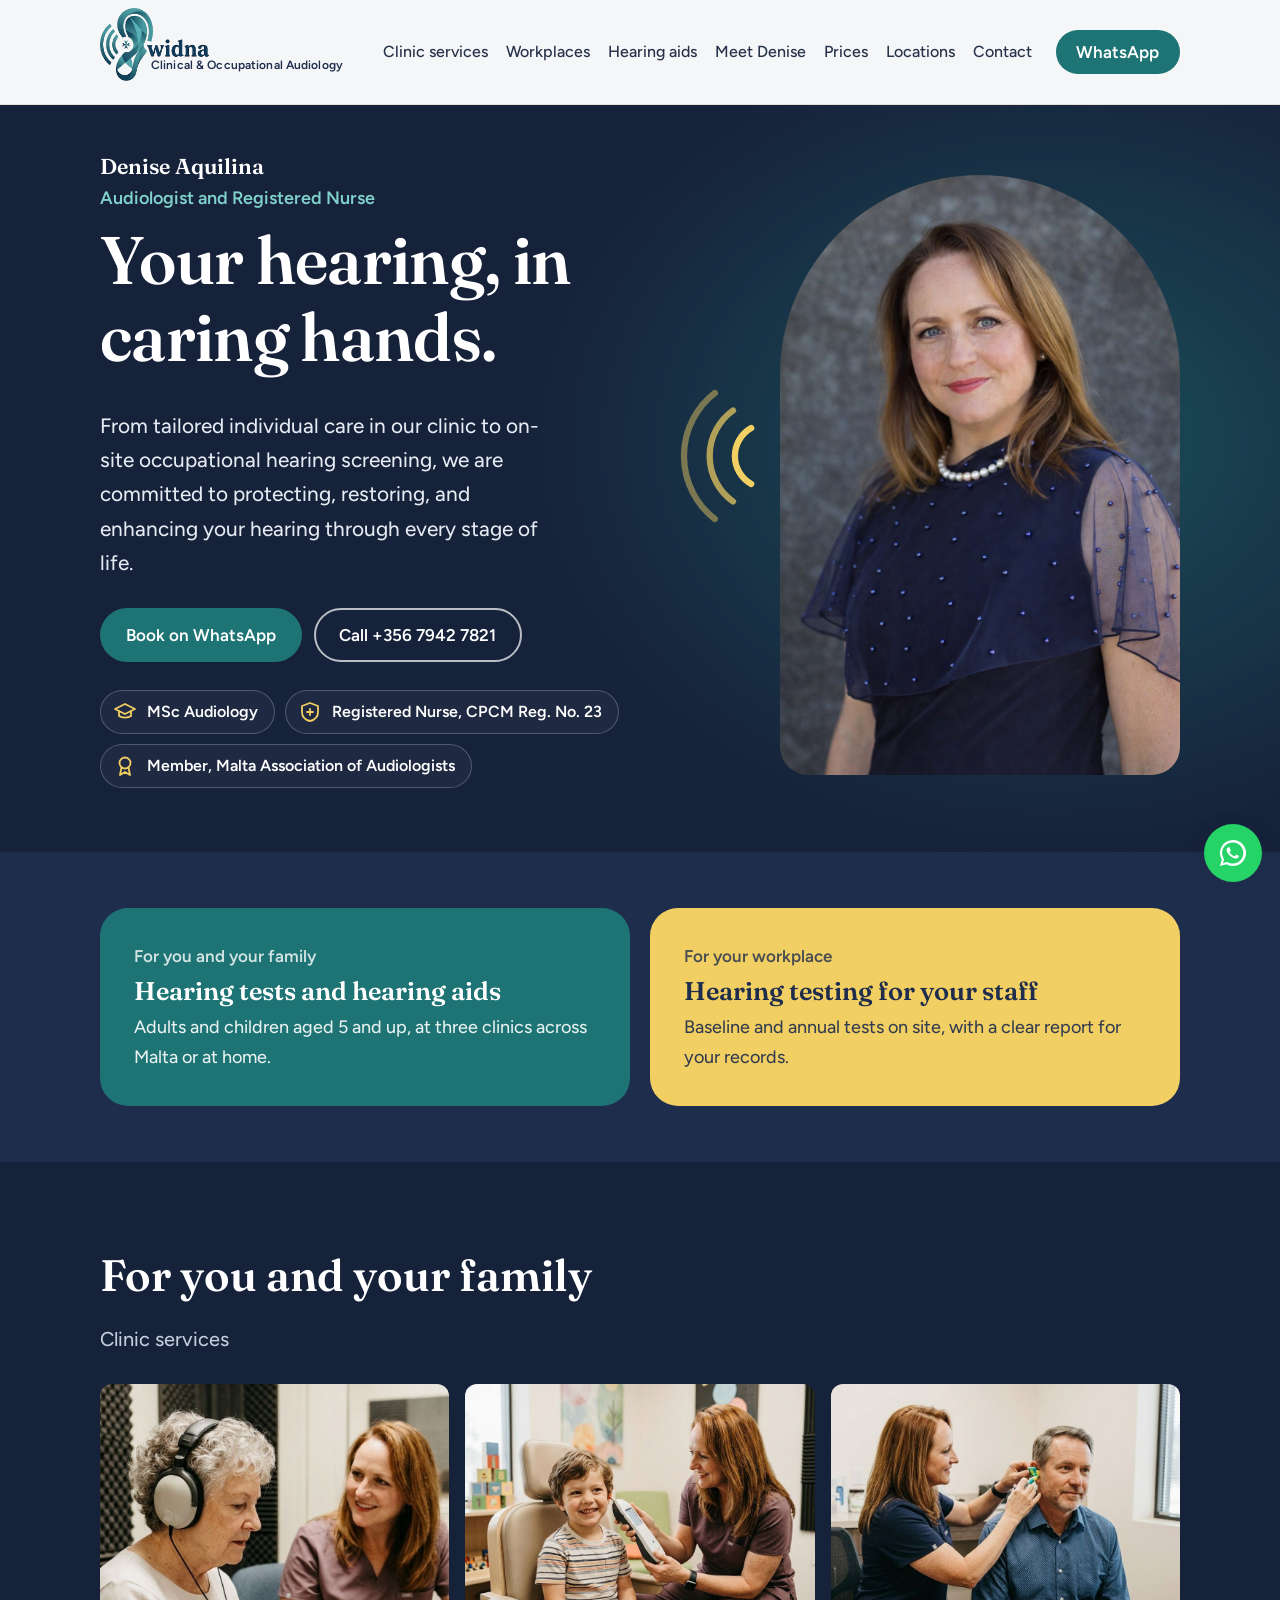
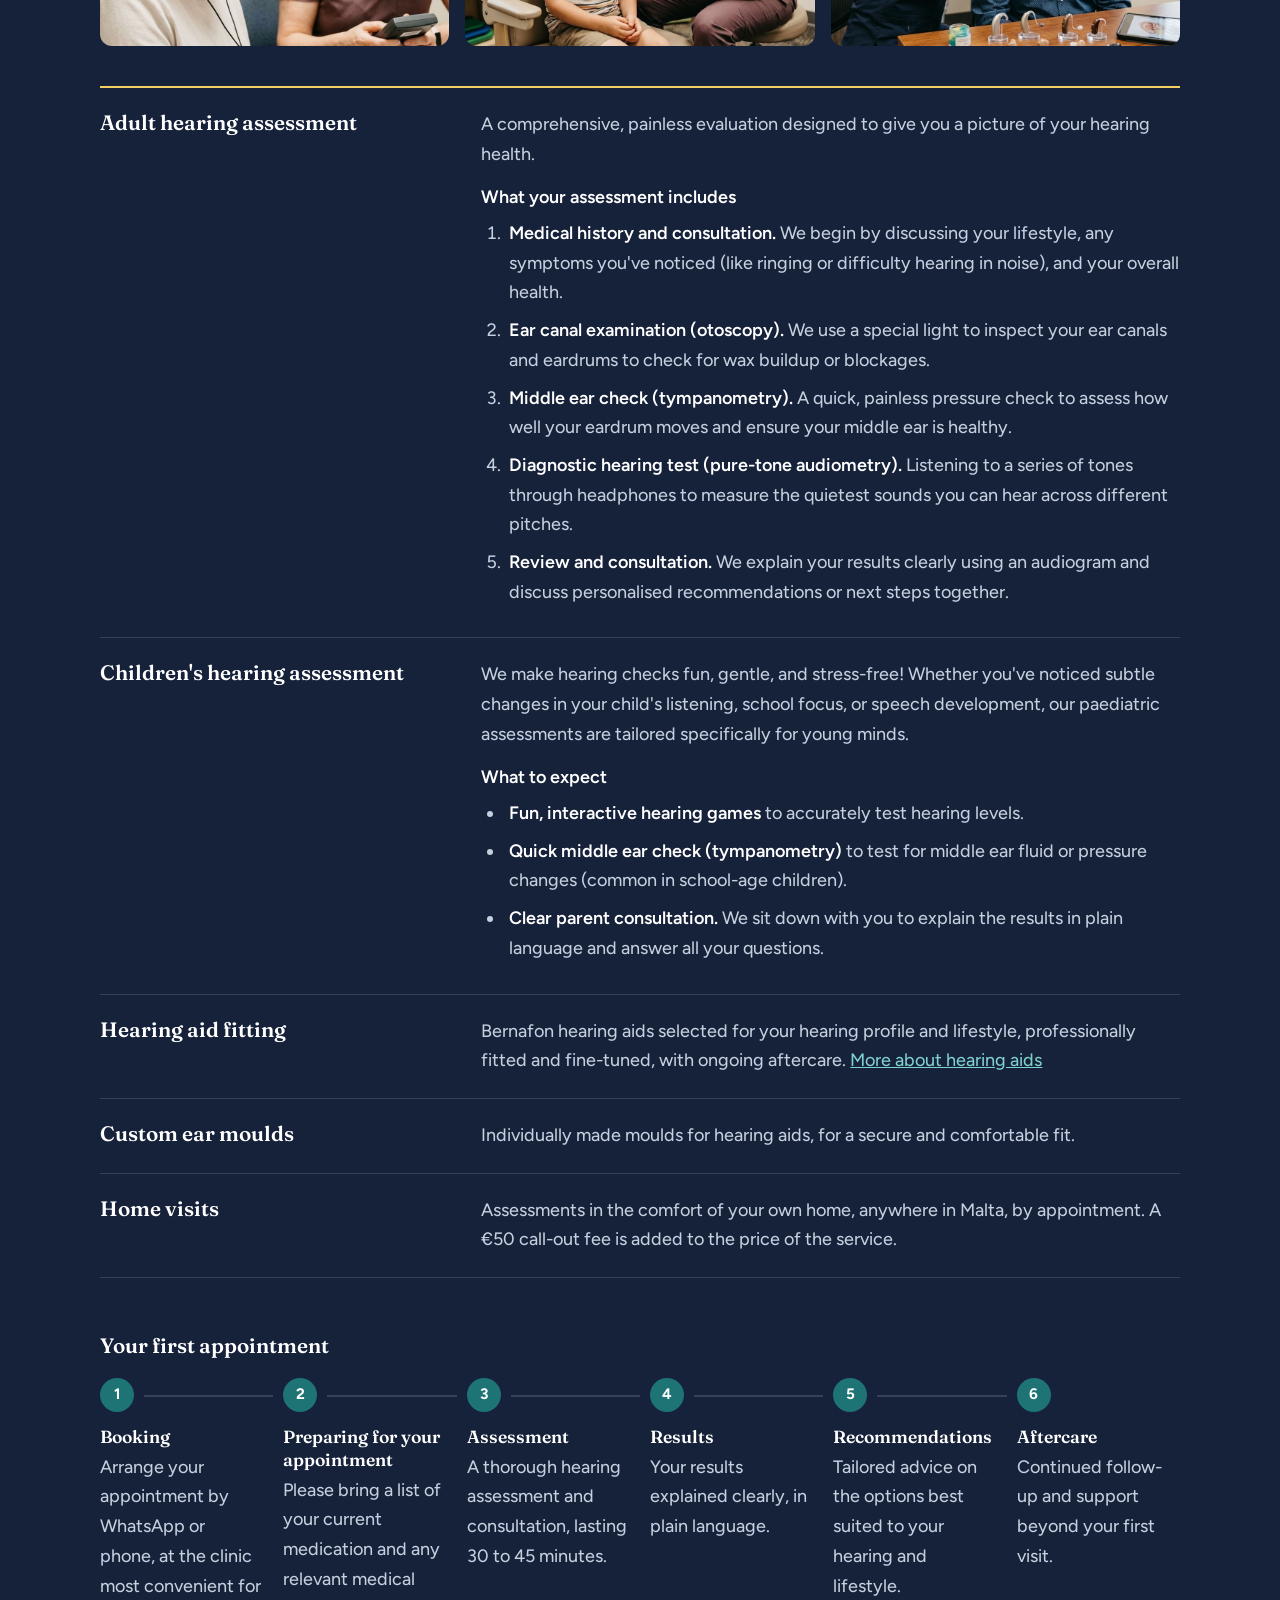
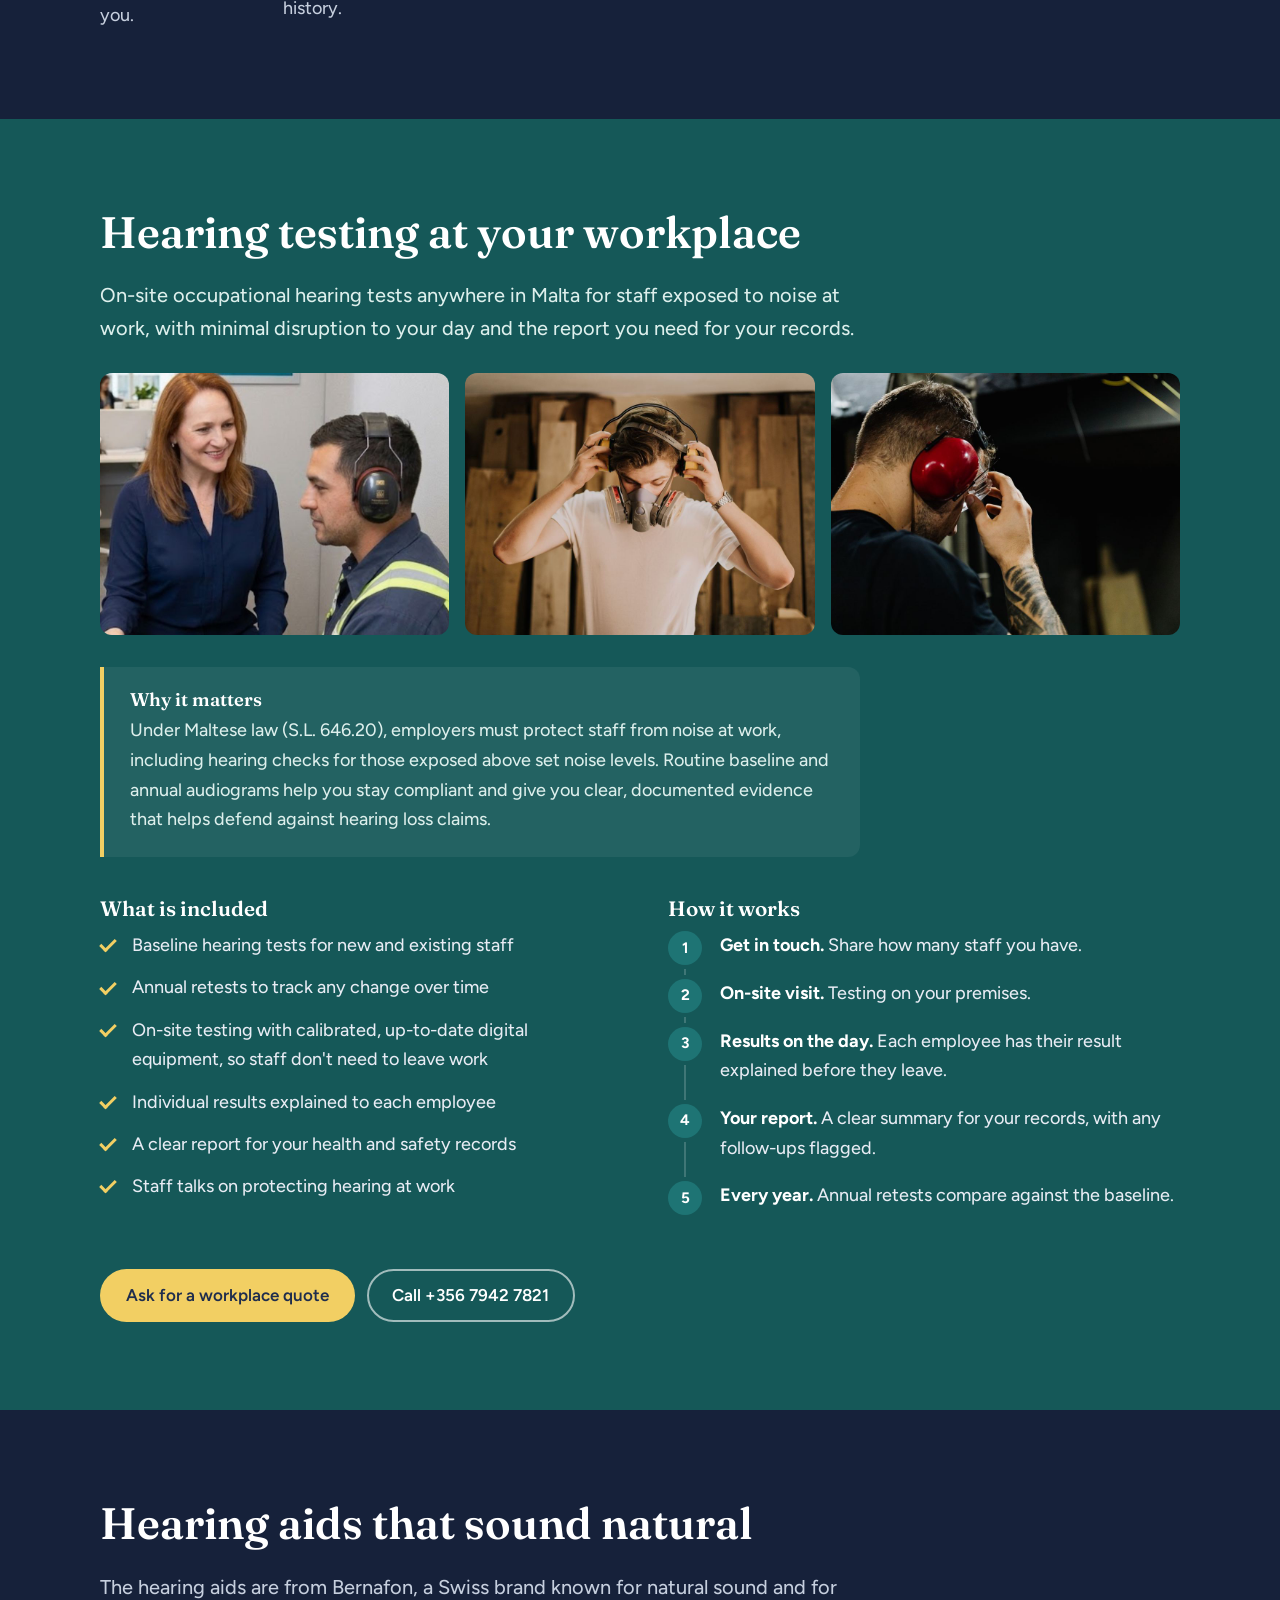
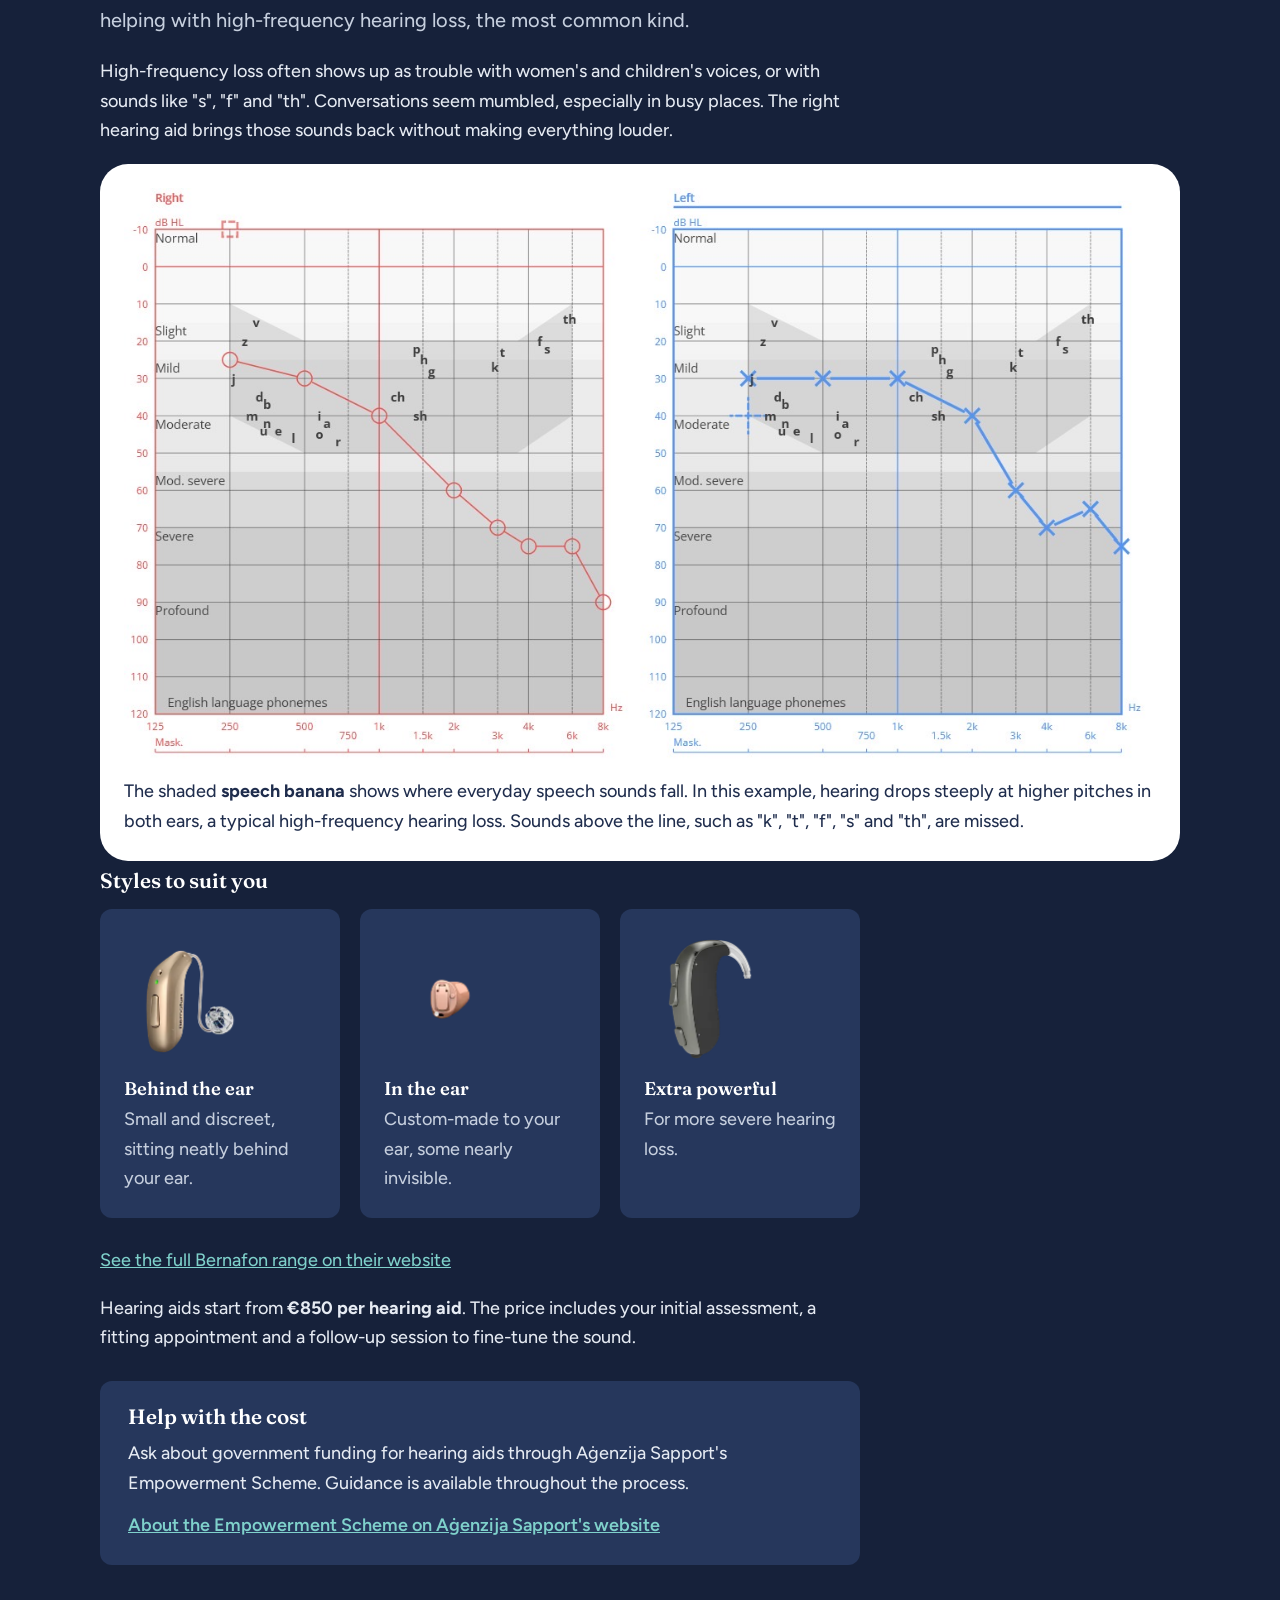
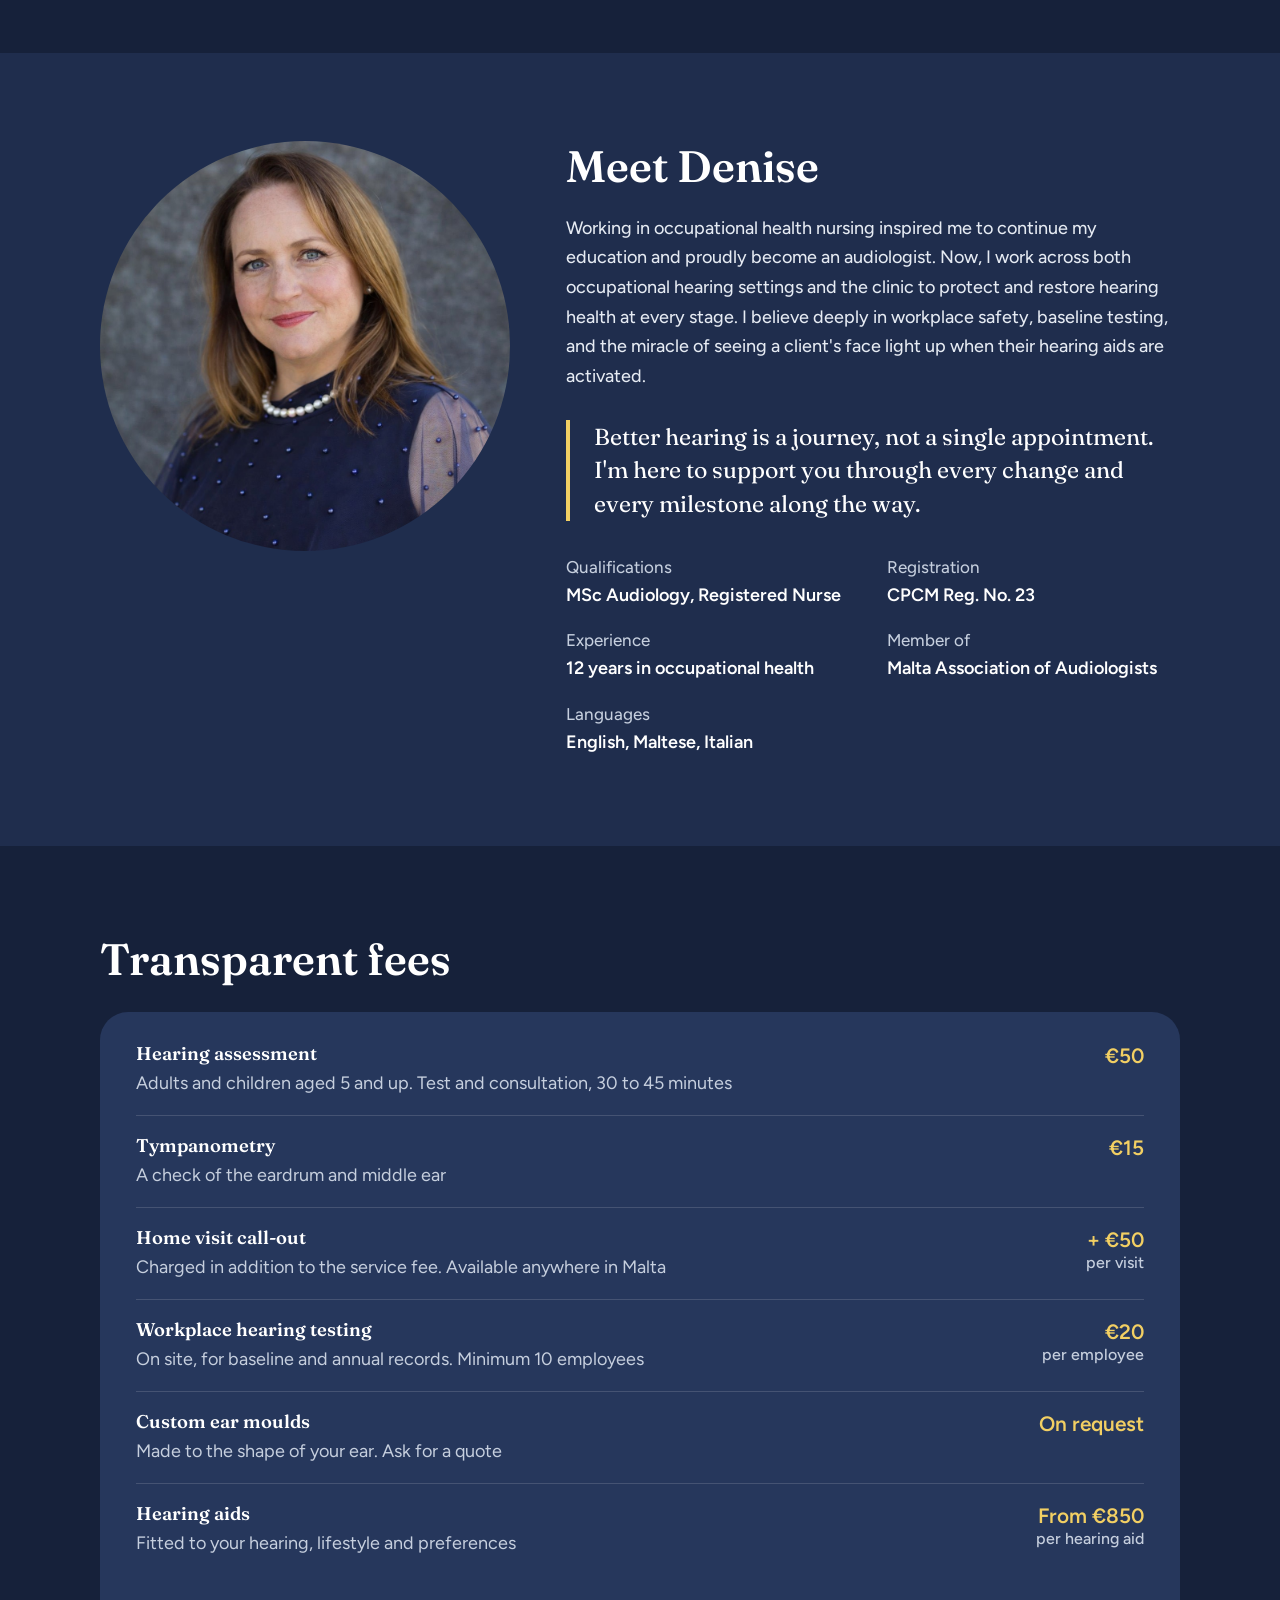
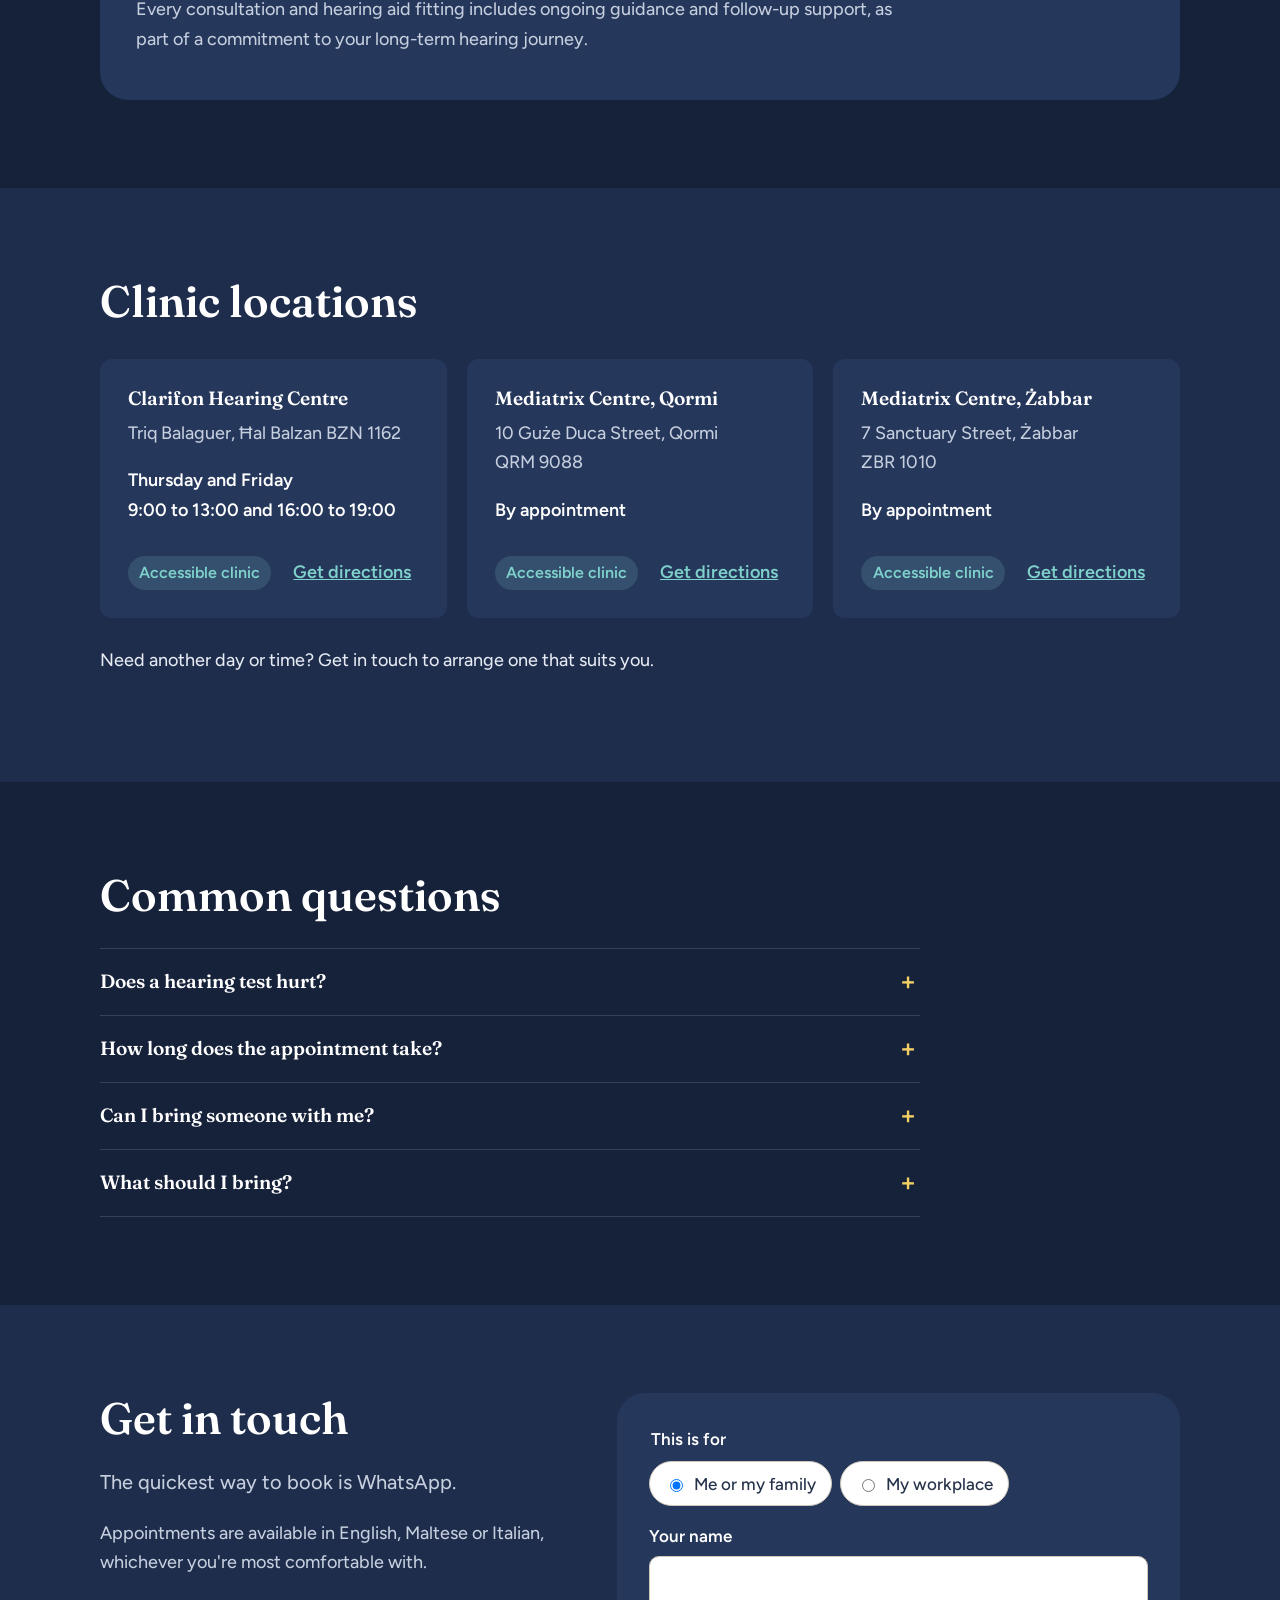
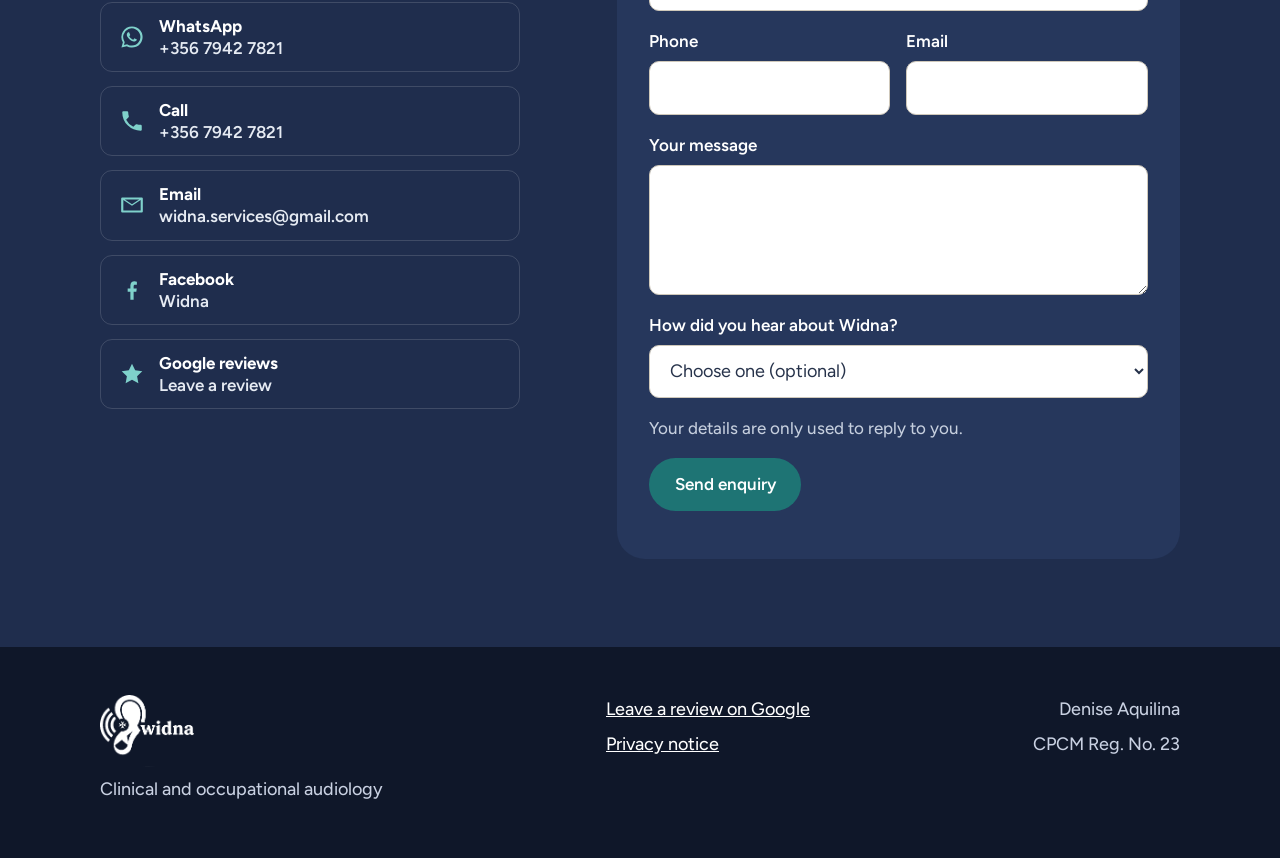
==== commit 65f62308: "Clinic names: Mediatrix Centre (no 'Dental') Co-Authored-By: Claude Opus 5.5 (1M context) <noreply@a" ====
--- a/index.html
+++ b/index.html
@@ -82,7 +82,7 @@
     },
     {
      "@type": "MedicalBusiness",
-     "name": "Widna Hearing at Mediatrix Dental Centre, Qormi",
+     "name": "Widna Hearing at Mediatrix Centre, Qormi",
      "address": {
       "@type": "PostalAddress",
       "streetAddress": "10 Guże Duca Street",
@@ -94,7 +94,7 @@
     },
     {
      "@type": "MedicalBusiness",
-     "name": "Widna Hearing at Mediatrix Dental Centre, Żabbar",
+     "name": "Widna Hearing at Mediatrix Centre, Żabbar",
      "address": {
       "@type": "PostalAddress",
       "streetAddress": "7 Sanctuary Street",
@@ -446,7 +446,7 @@
         </div>
       </article>
       <article class="place">
-        <h3>Mediatrix Dental Centre, Qormi</h3>
+        <h3>Mediatrix Centre, Qormi</h3>
         <p class="addr">10 Guże Duca Street, Qormi <span class="nowrap">QRM 9088</span></p>
         <p class="hours">By appointment</p>
         <div class="place-foot">
@@ -455,7 +455,7 @@
         </div>
       </article>
       <article class="place">
-        <h3>Mediatrix Dental Centre, Żabbar</h3>
+        <h3>Mediatrix Centre, Żabbar</h3>
         <p class="addr">7 Sanctuary Street, Żabbar <span class="nowrap">ZBR 1010</span></p>
         <p class="hours">By appointment</p>
         <div class="place-foot">
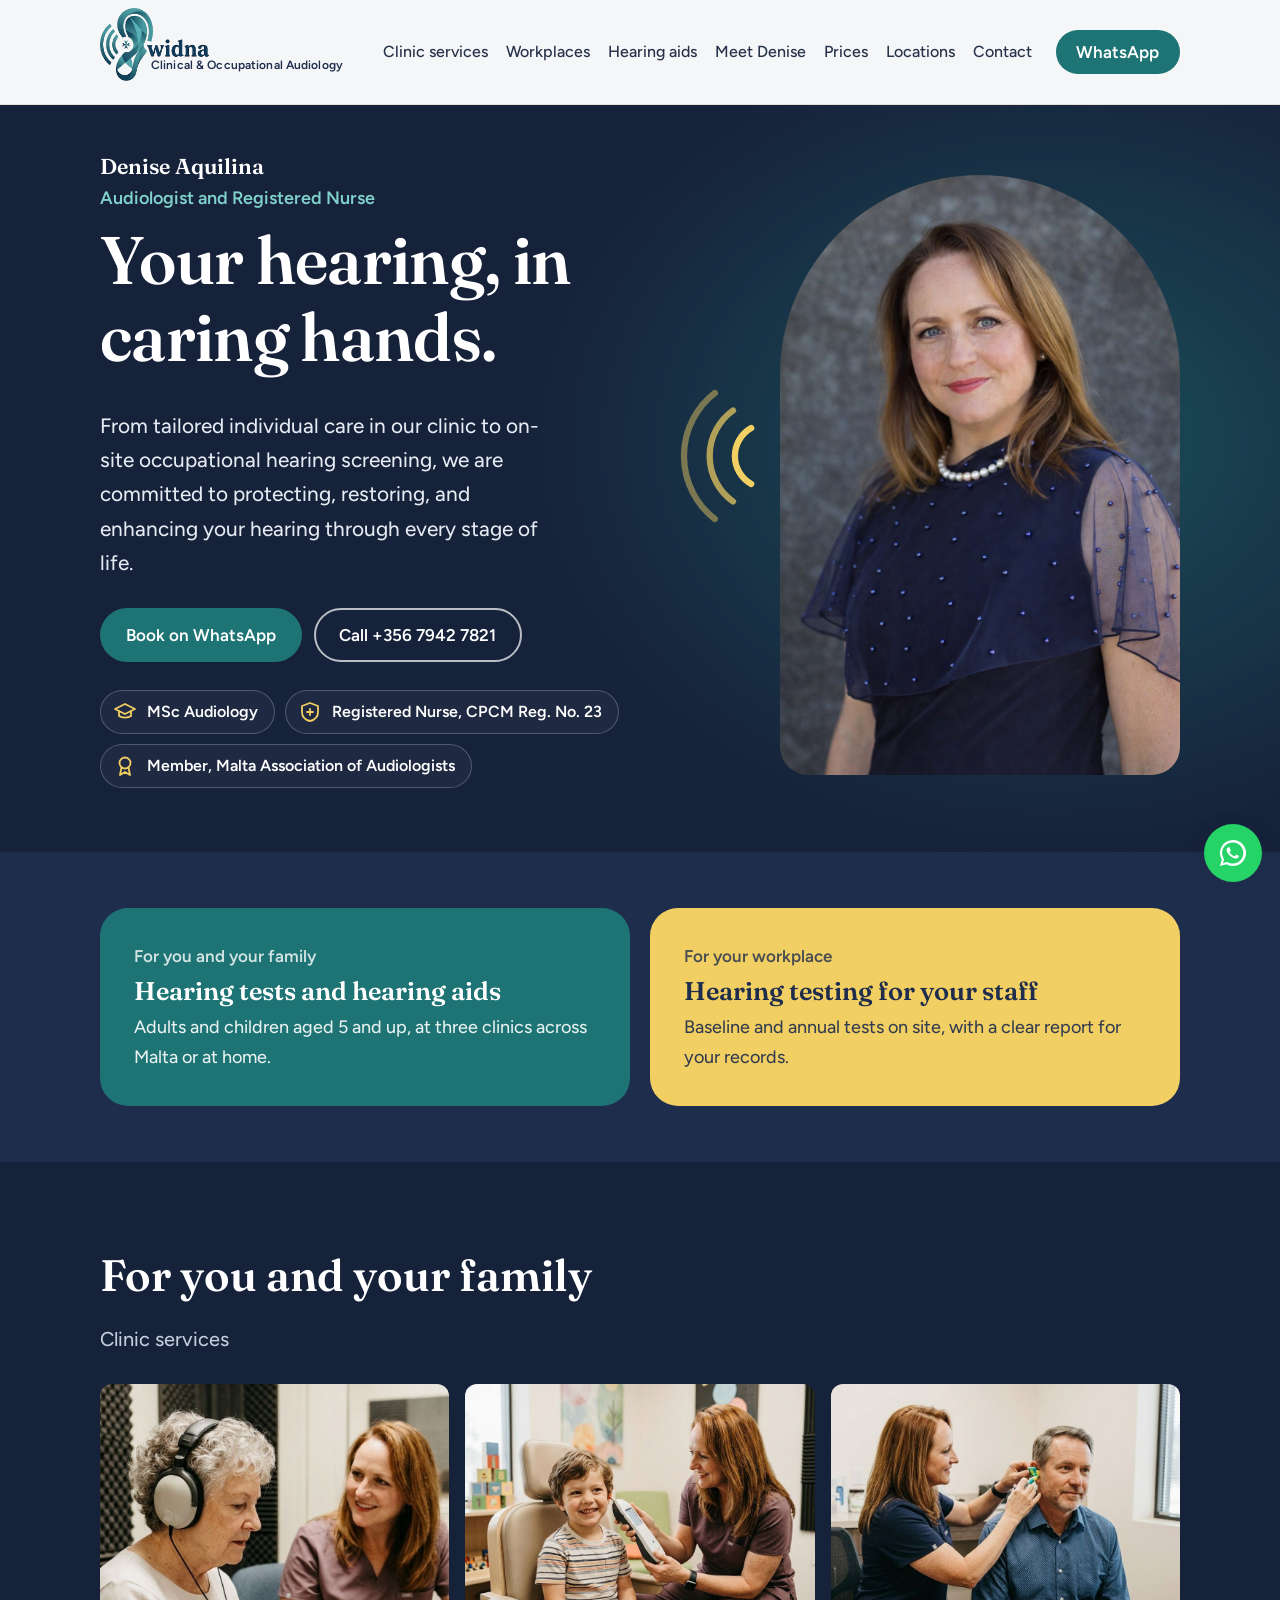
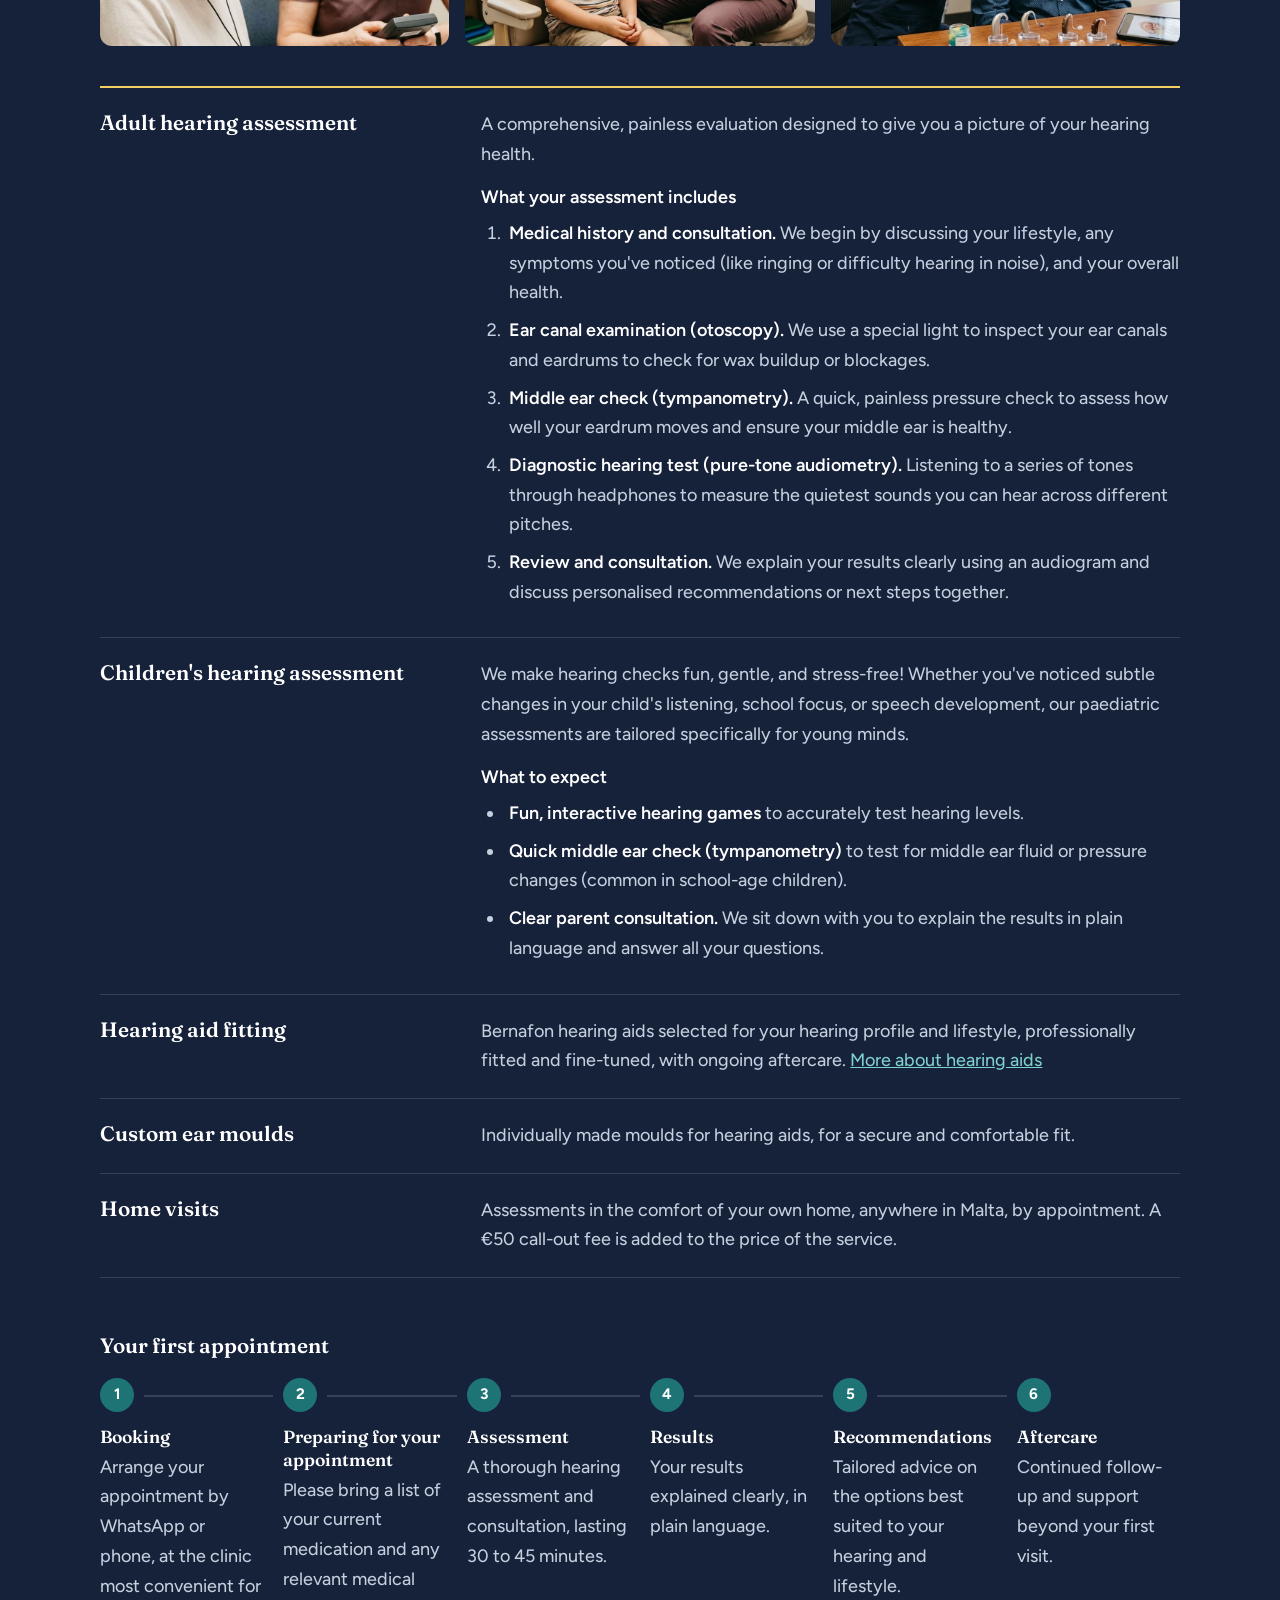
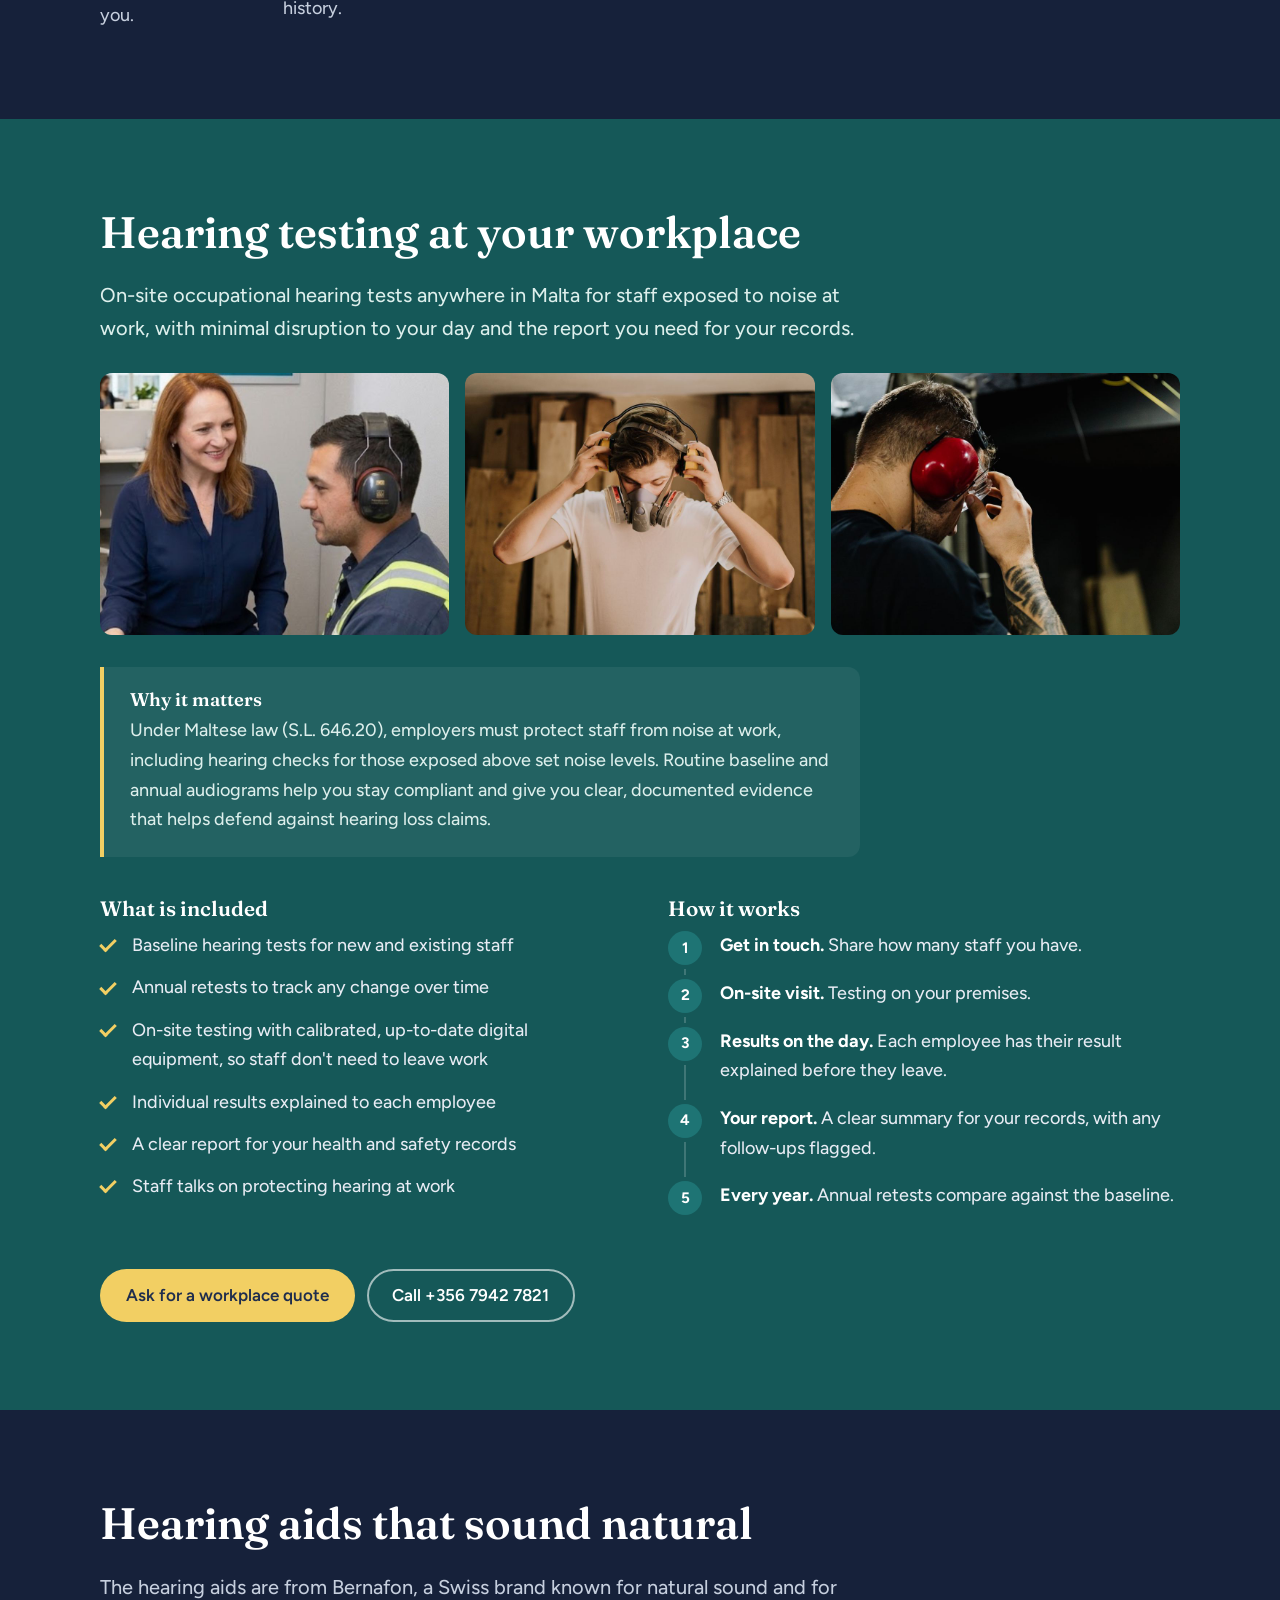
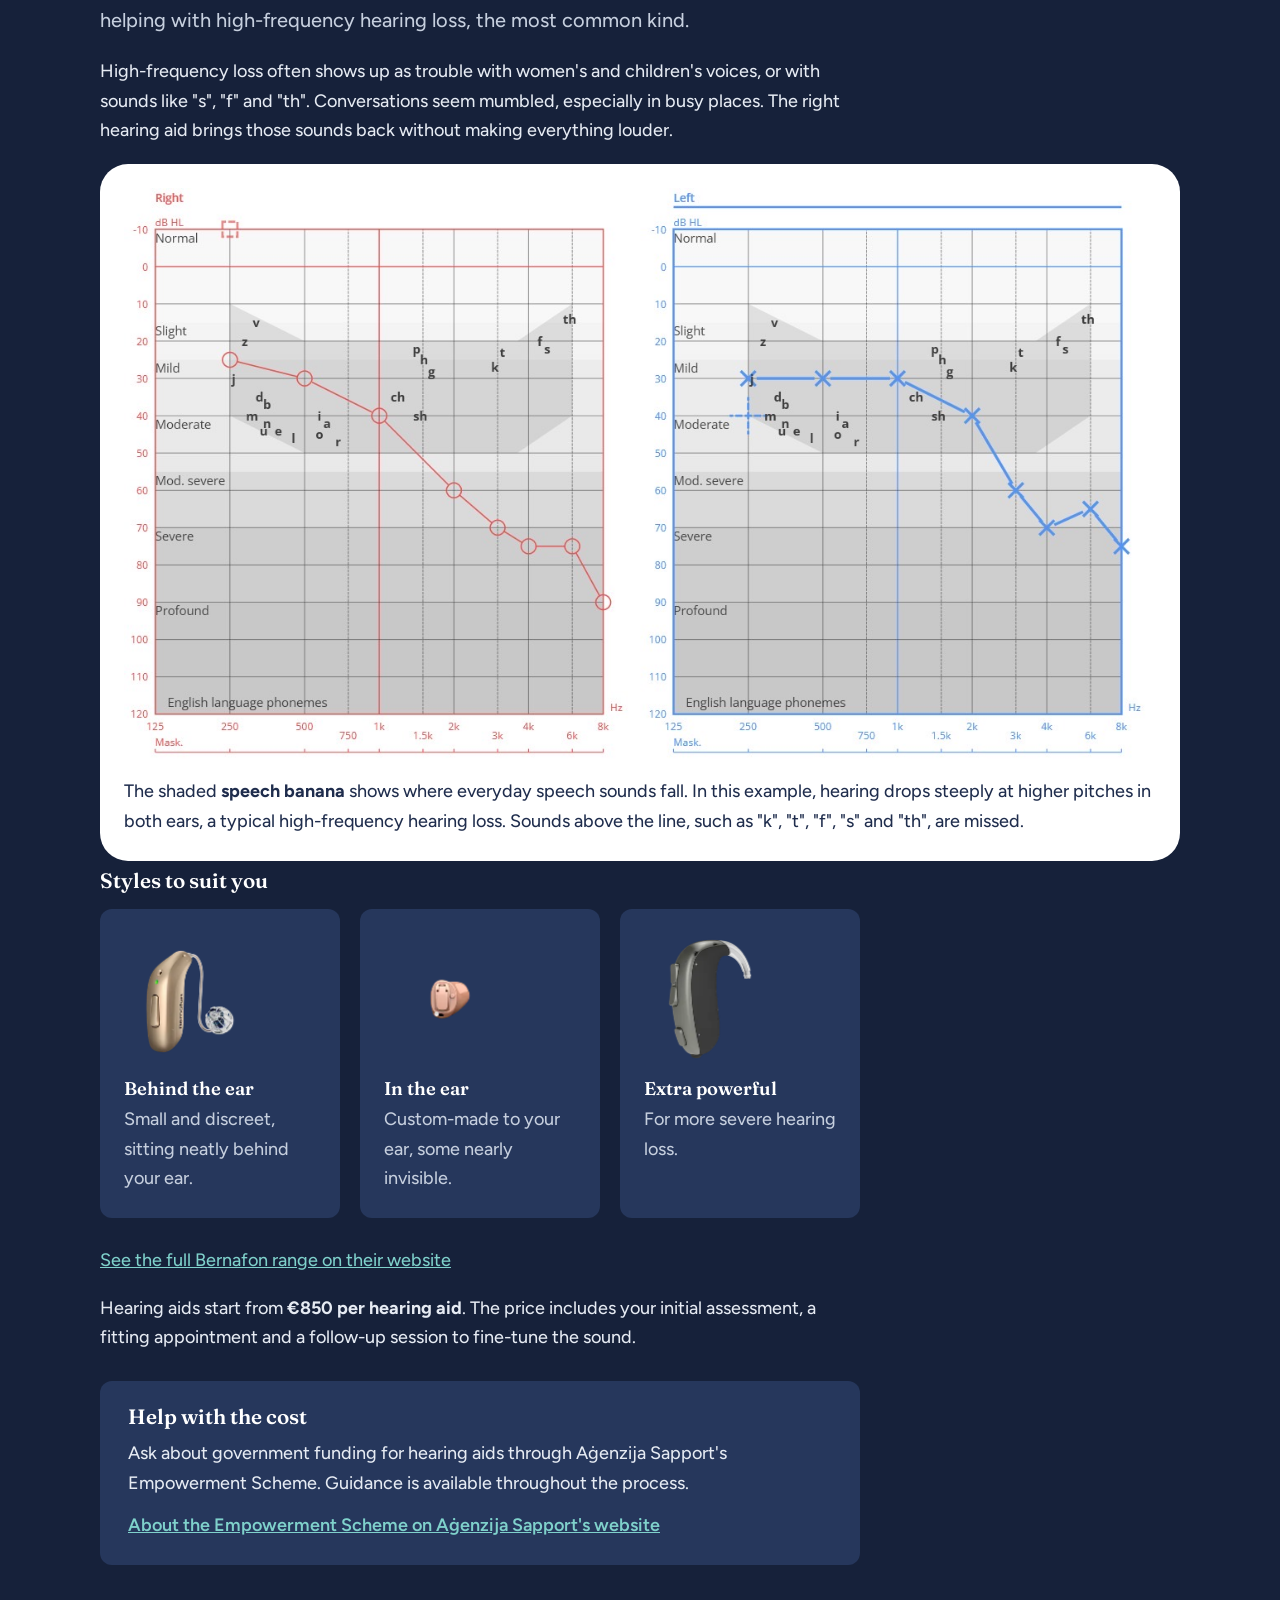
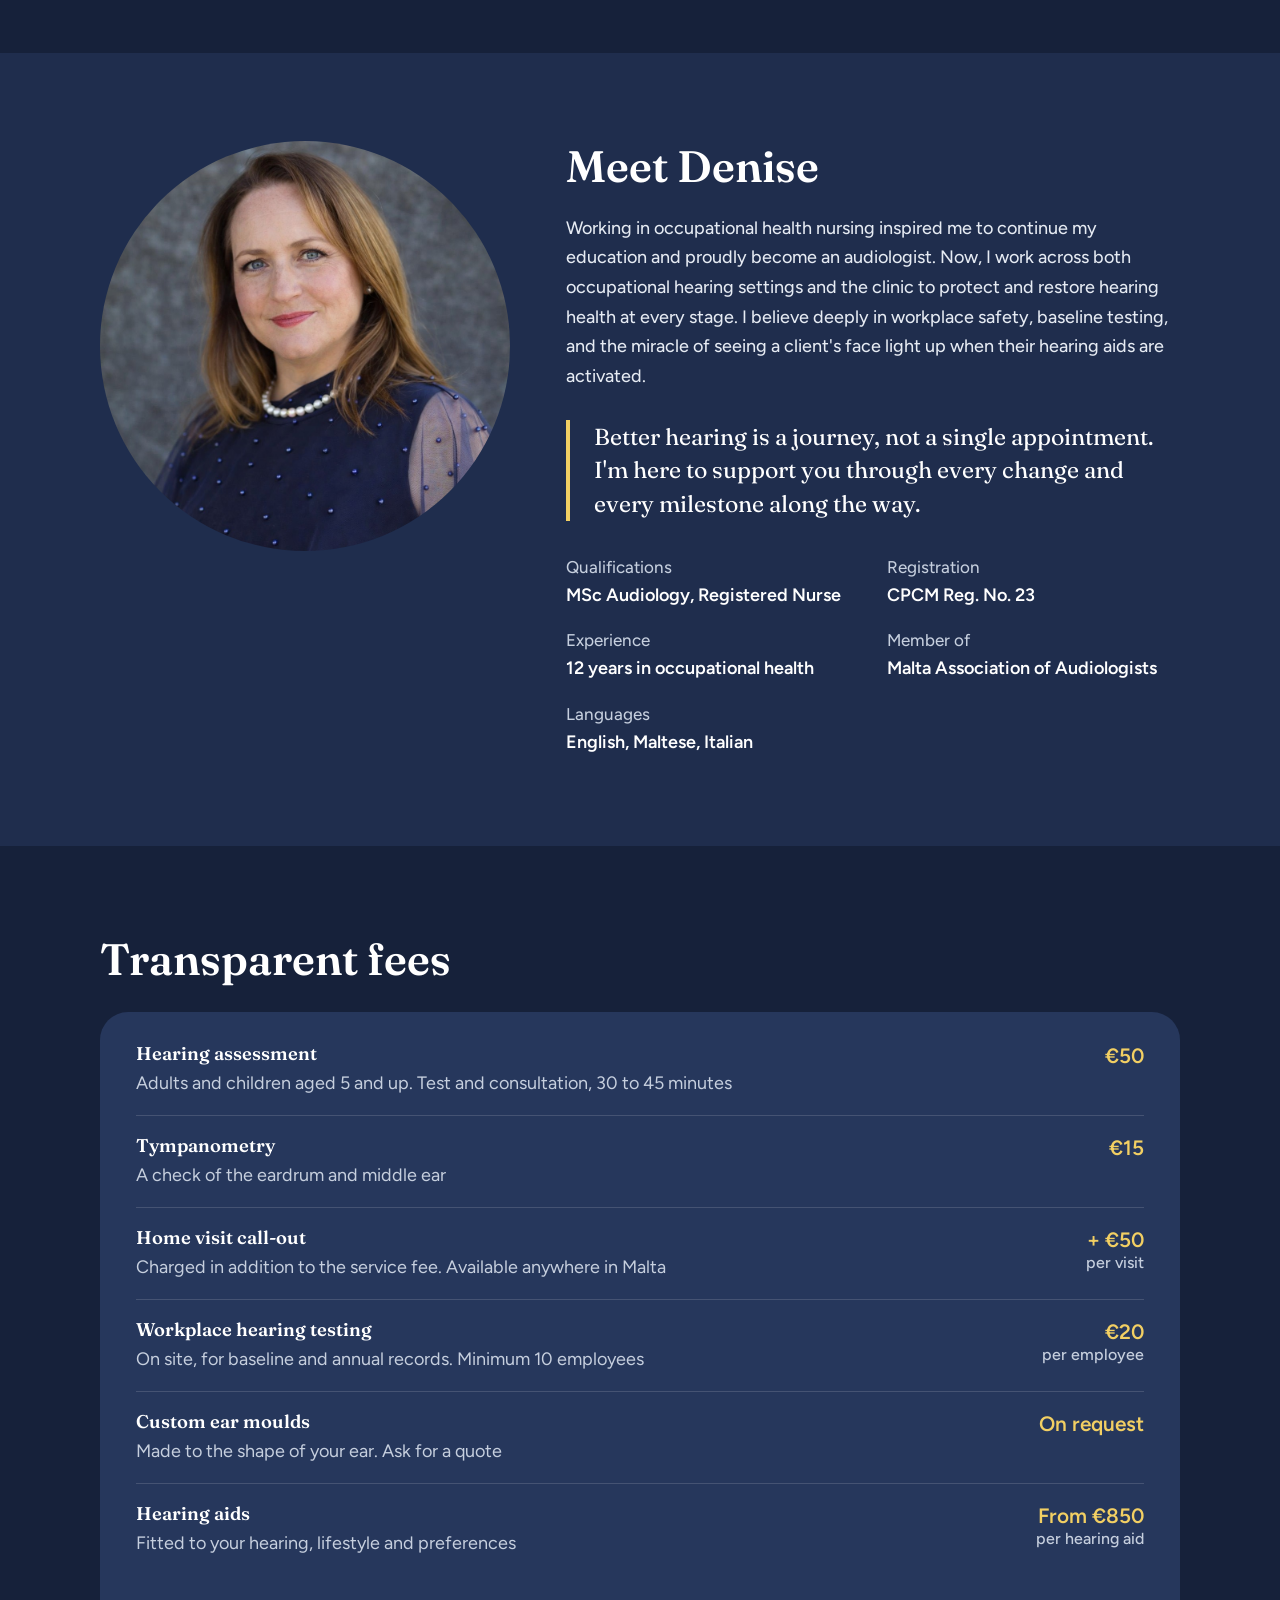
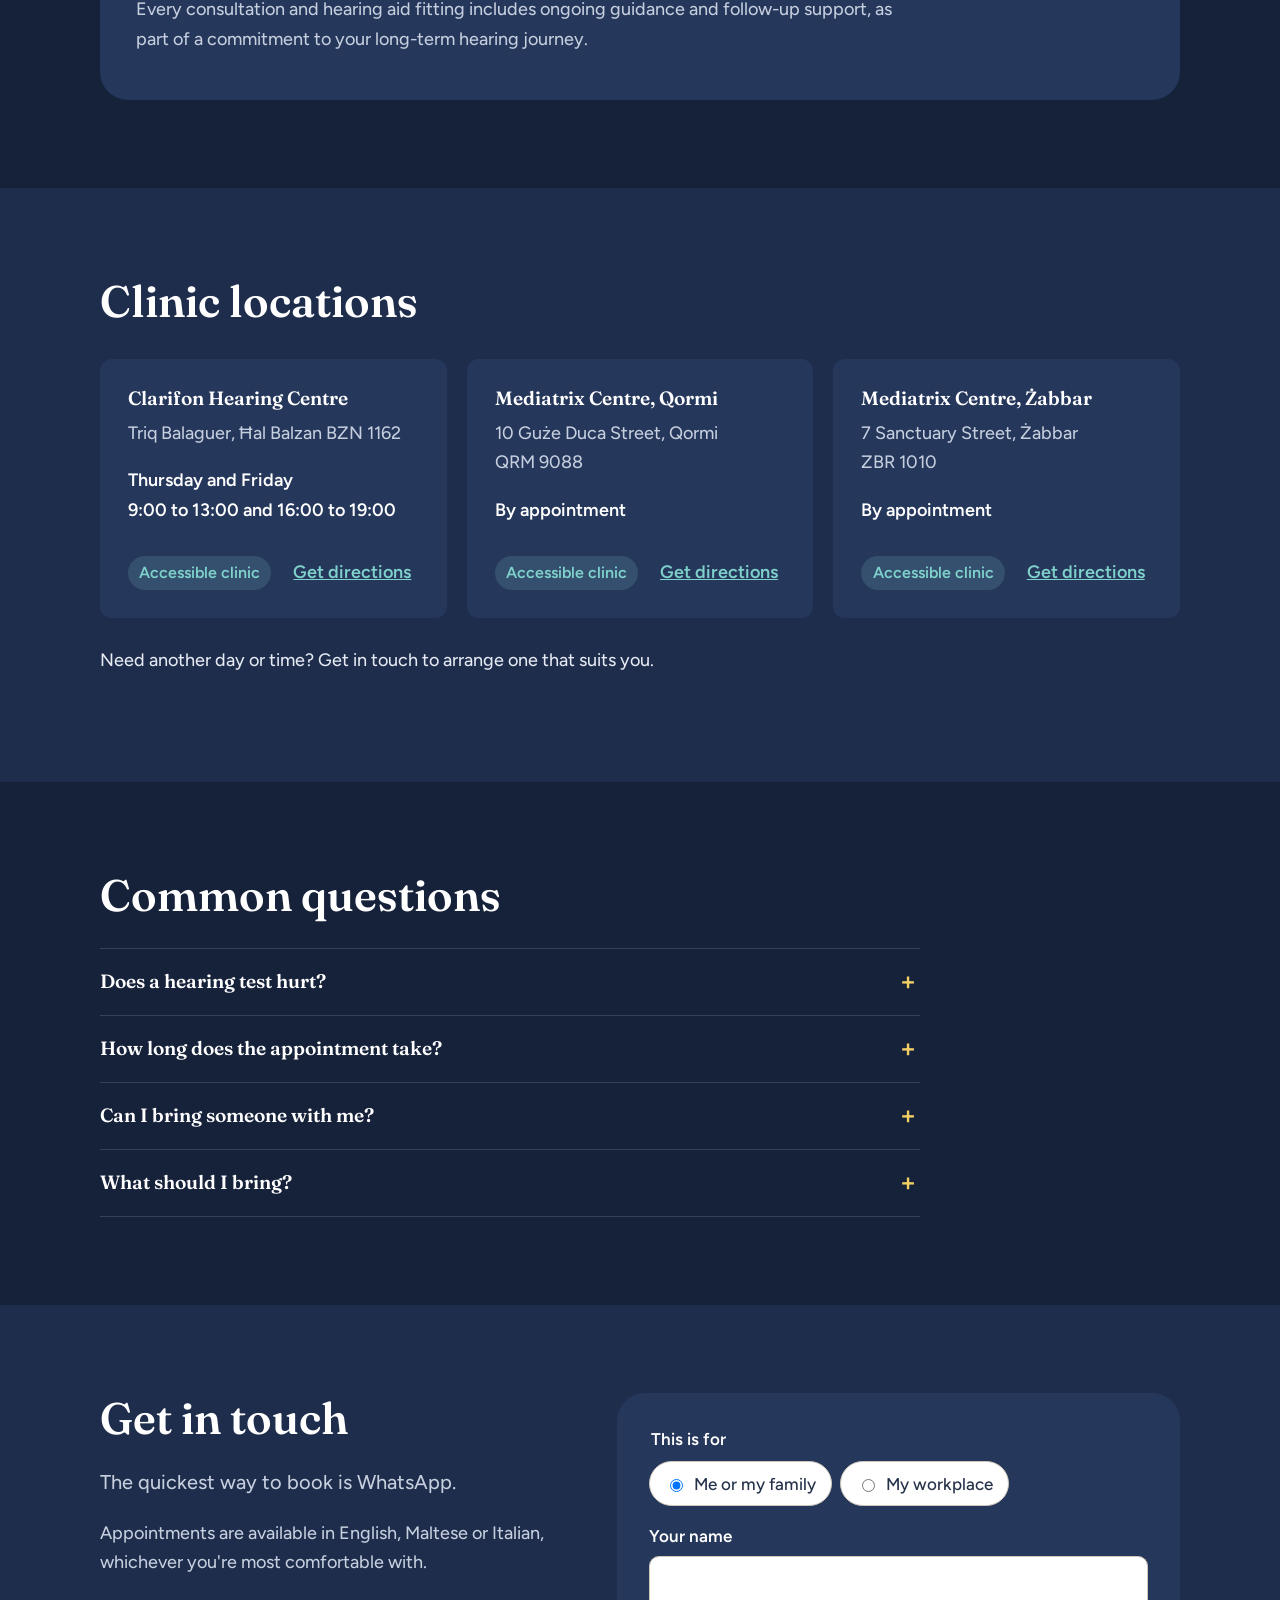
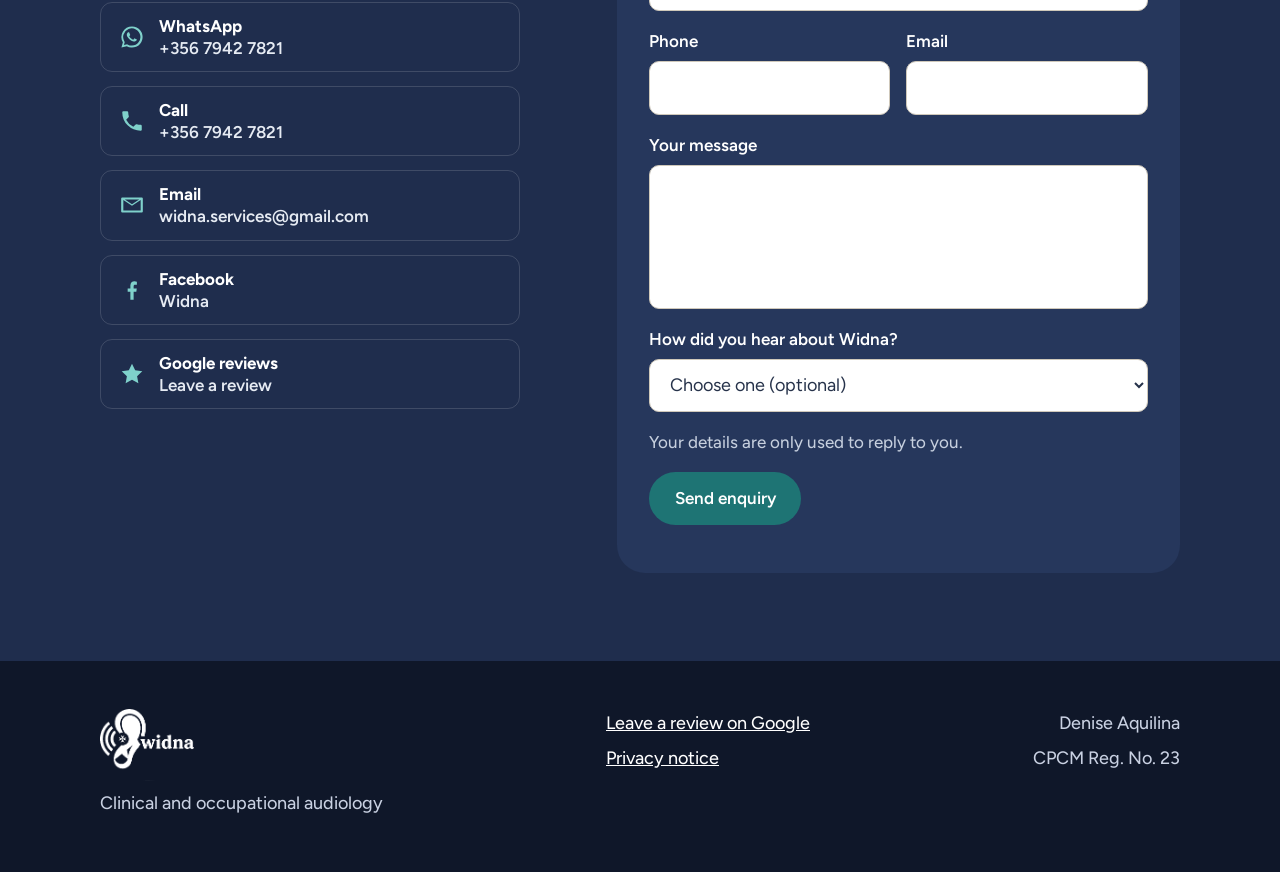
==== commit 7fb4709a: "Message box: fixed size everywhere, no drag handle Co-Authored-By: Claude Opus 5.5 (1M context) <nor" ====
--- a/index.html
+++ b/index.html
@@ -16,7 +16,7 @@
 <link rel="preconnect" href="https://fonts.googleapis.com">
 <link rel="preconnect" href="https://fonts.gstatic.com" crossorigin>
 <link href="https://fonts.googleapis.com/css2?family=Fraunces:opsz,wght@9..144,400;9..144,600&family=Figtree:wght@400..700&display=swap" rel="stylesheet">
-<link rel="stylesheet" href="styles.css?v=44">
+<link rel="stylesheet" href="styles.css?v=46">
 <link rel="stylesheet" href="theme-dark.css?v=13">
 <!-- Business details for Google; uses the final domain -->
 <script type="application/ld+json">
--- a/styles.css
+++ b/styles.css
@@ -415,3 +415,5 @@
 .service-steps { margin: 0; padding-left: 1.3em; color: var(--muted); max-width: 64ch; }
 .service-steps li { margin-bottom: 8px; padding-left: 4px; }
 .service-steps strong { color: var(--ink); font-weight: 600; }
+/* Message box: fixed size, no drag handle (it could be dragged out of shape on laptop and phone) */
+.form textarea { resize: none; width: 100%; min-height: 8em; }
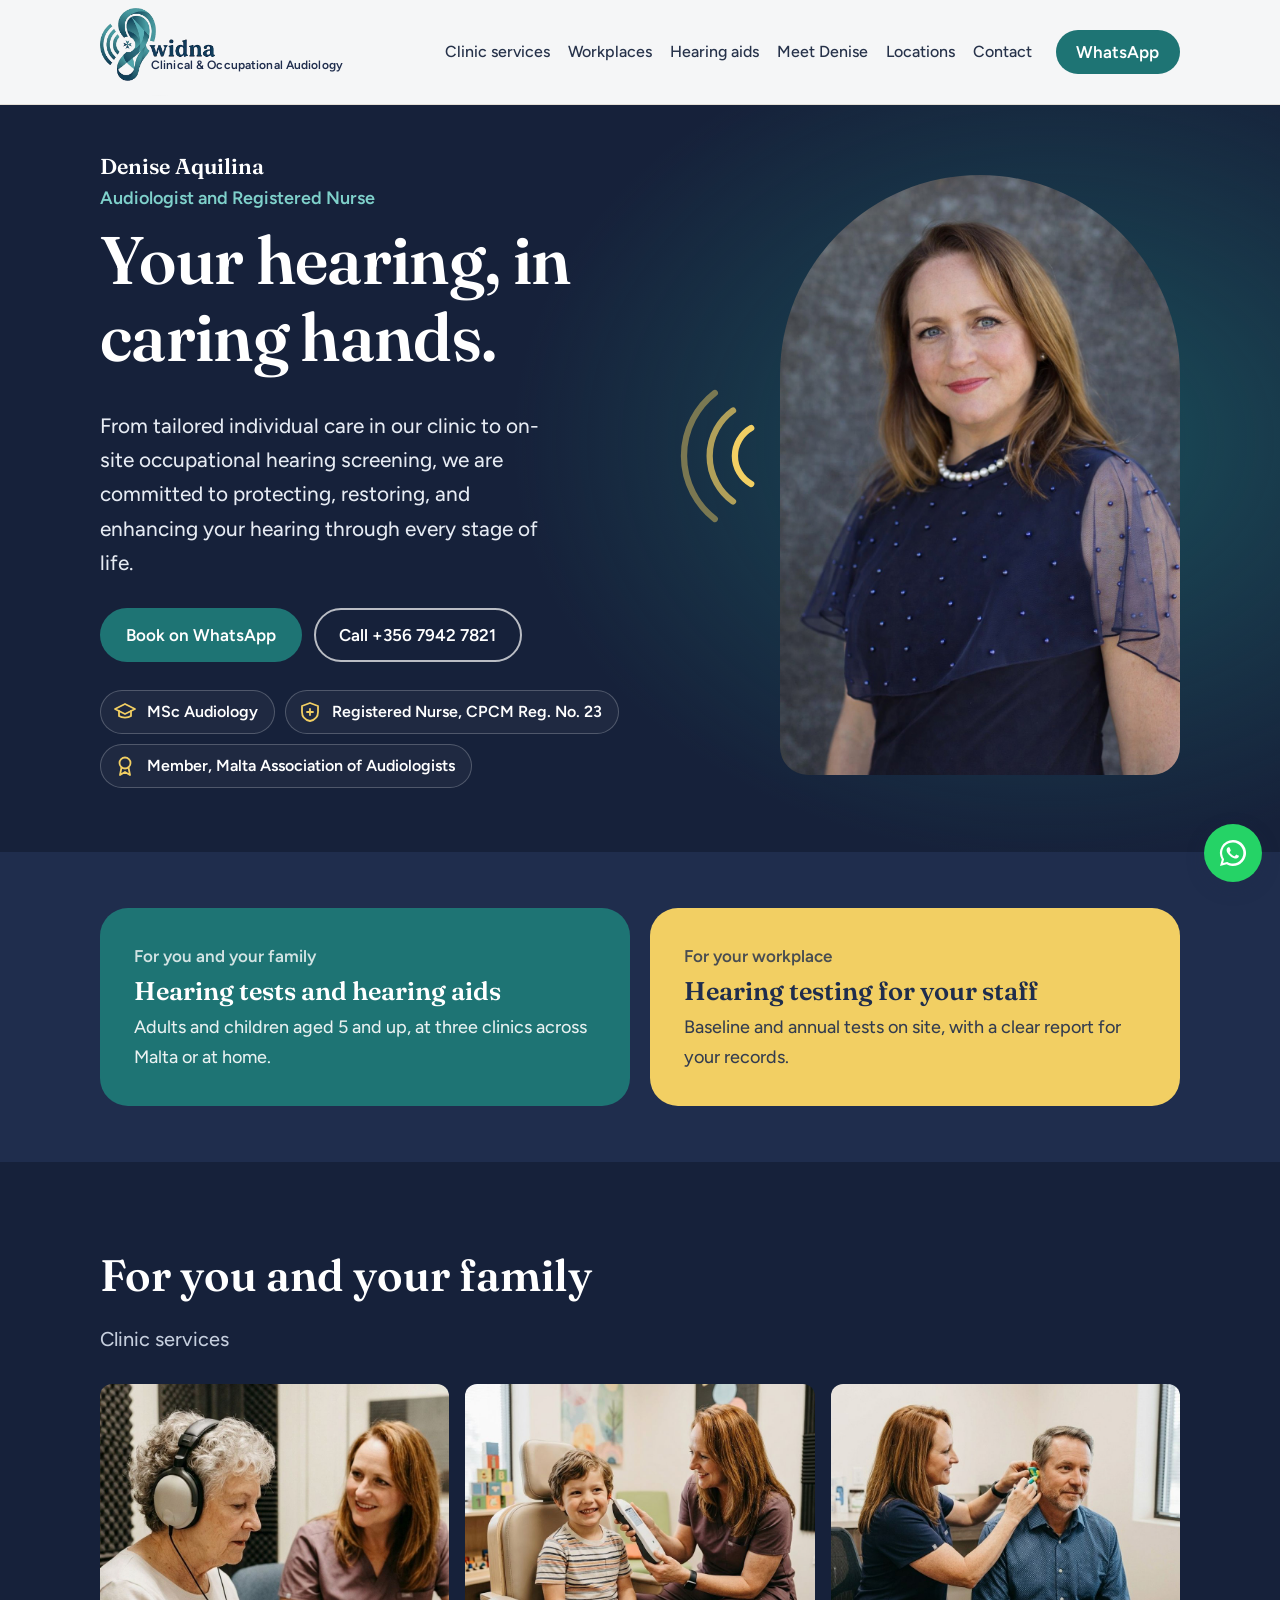
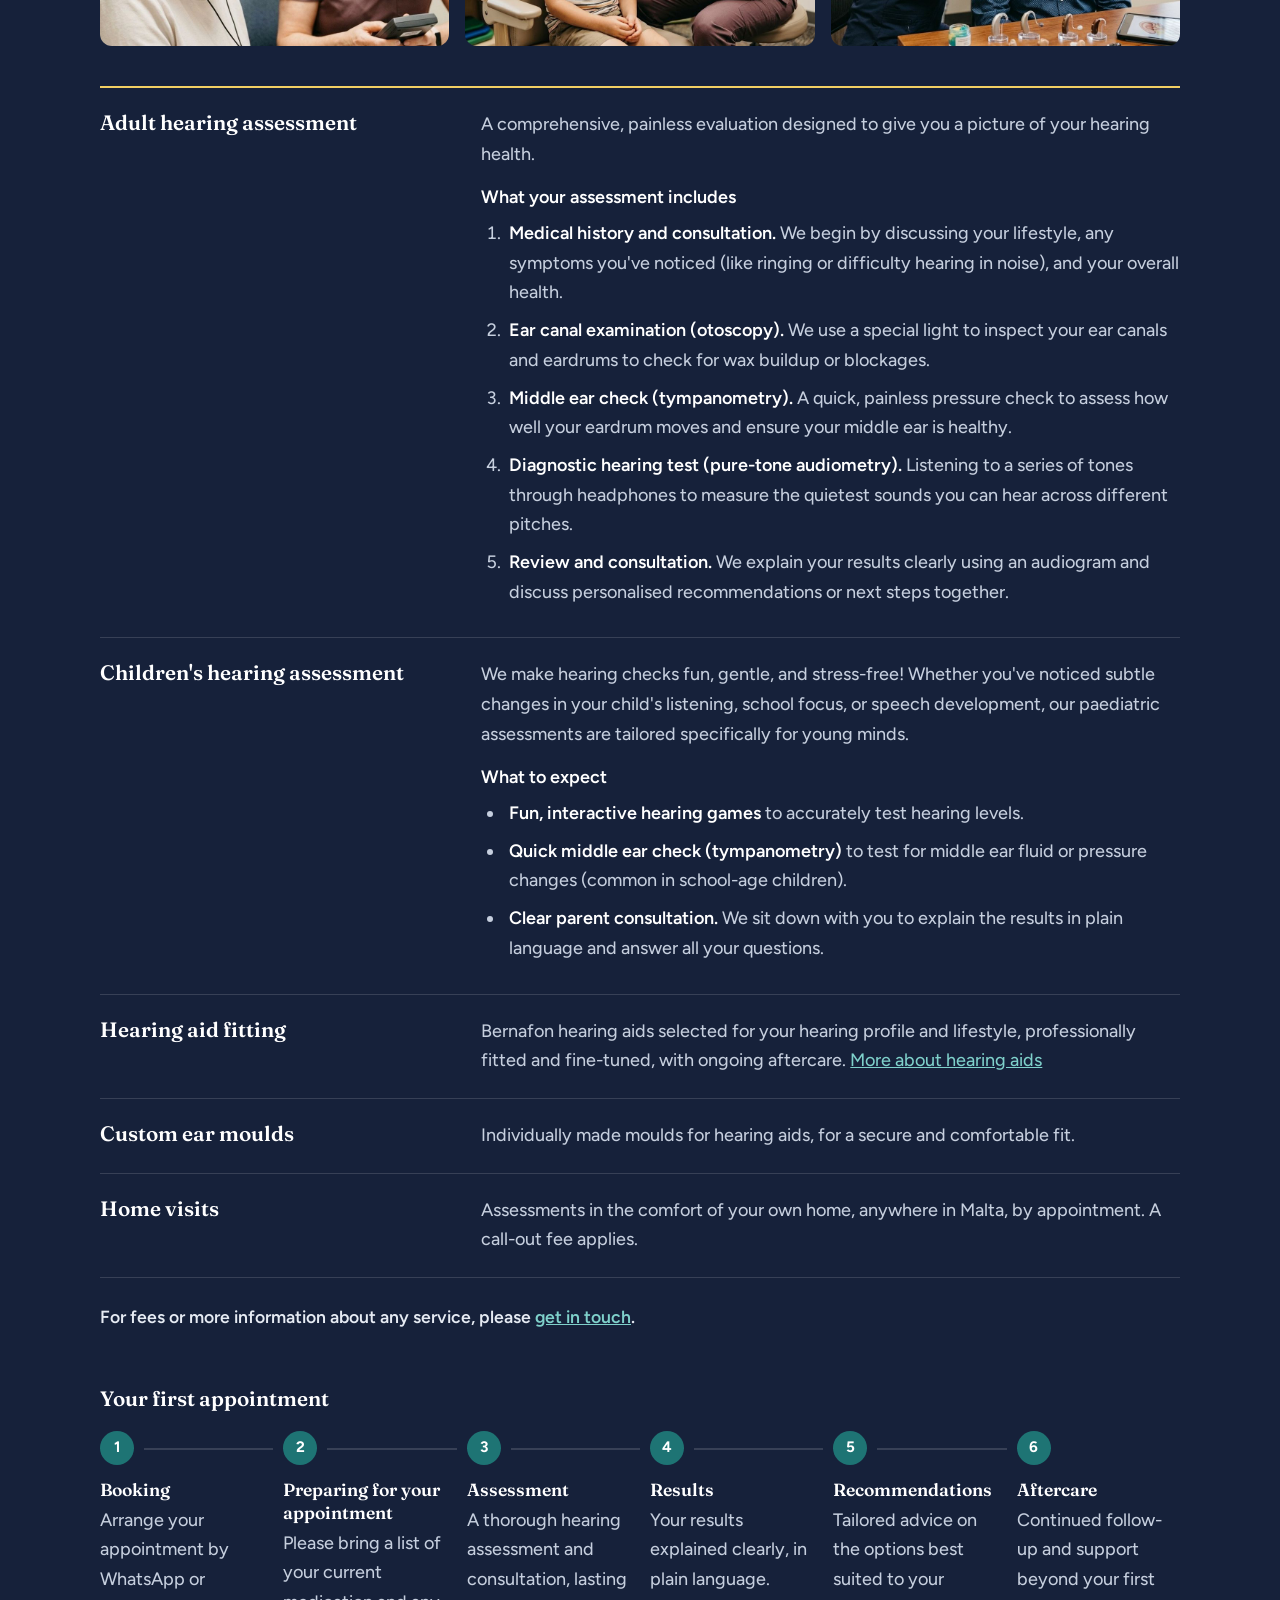
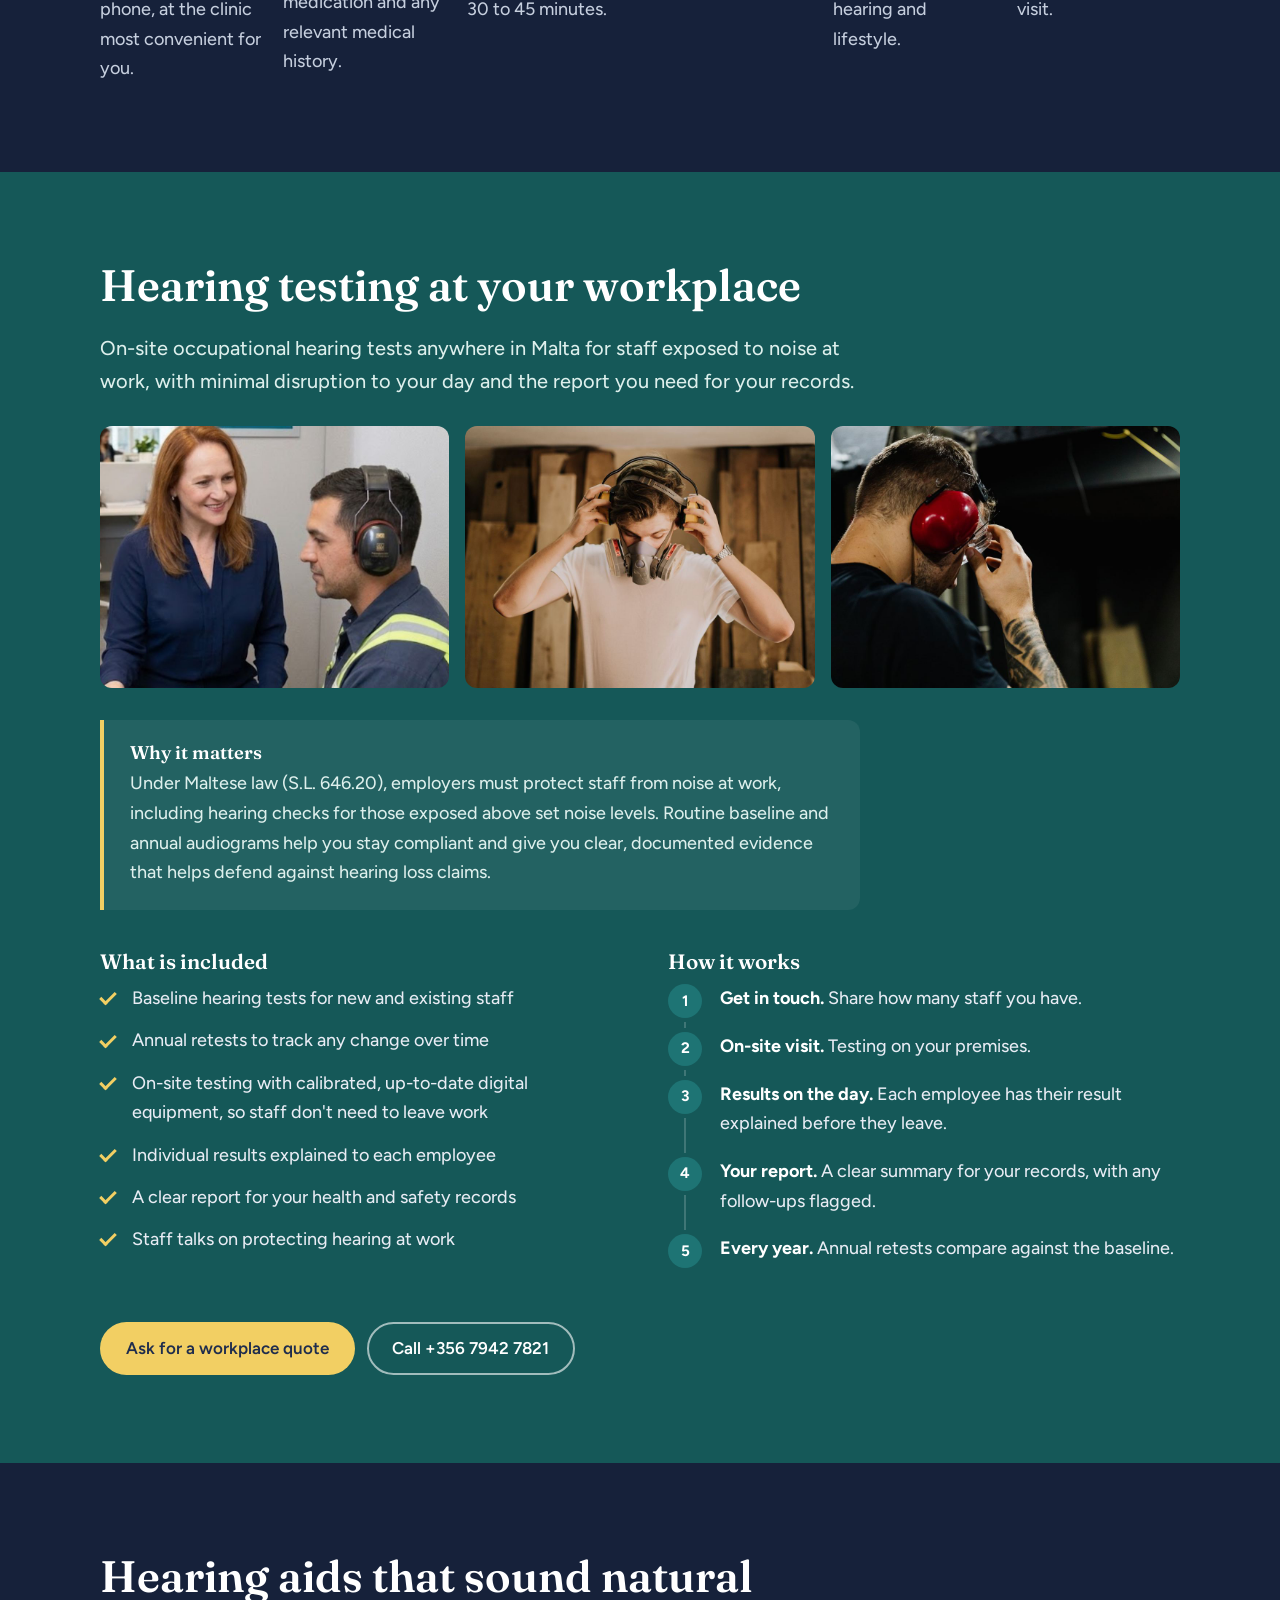
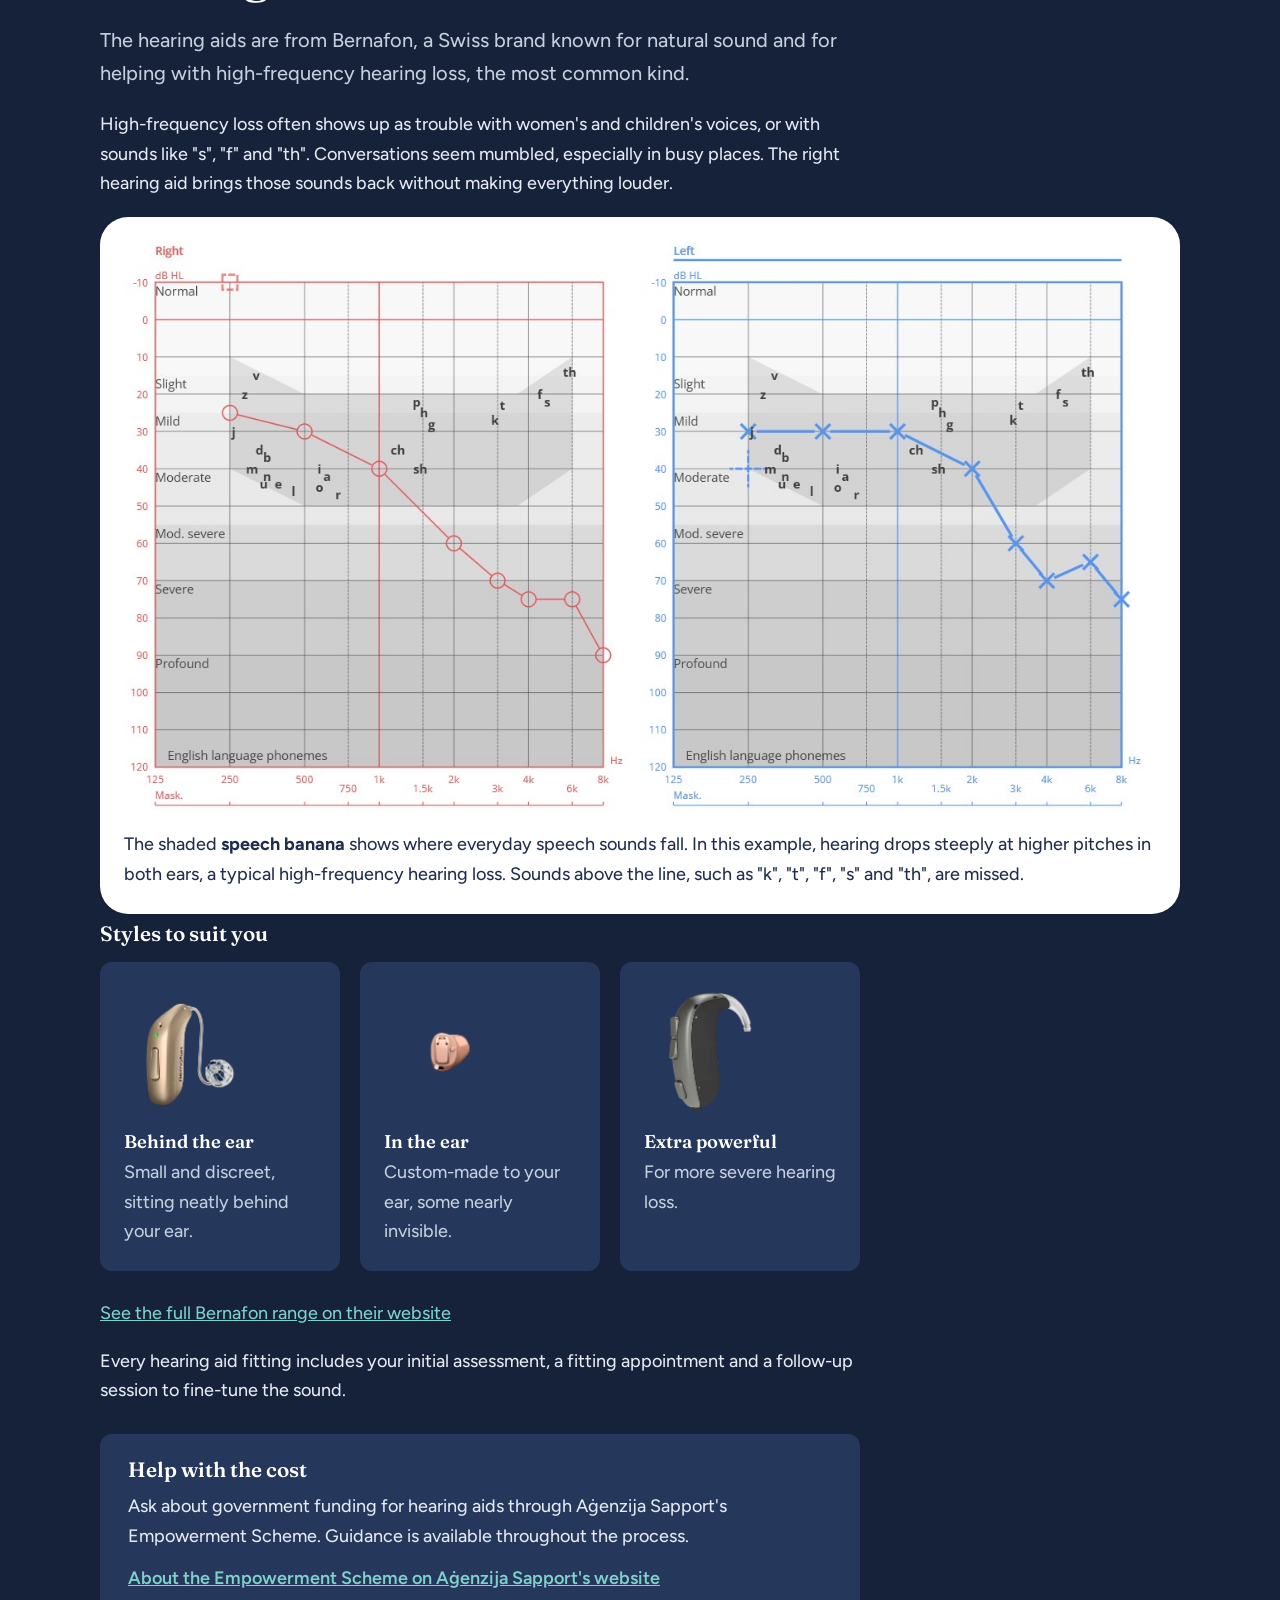
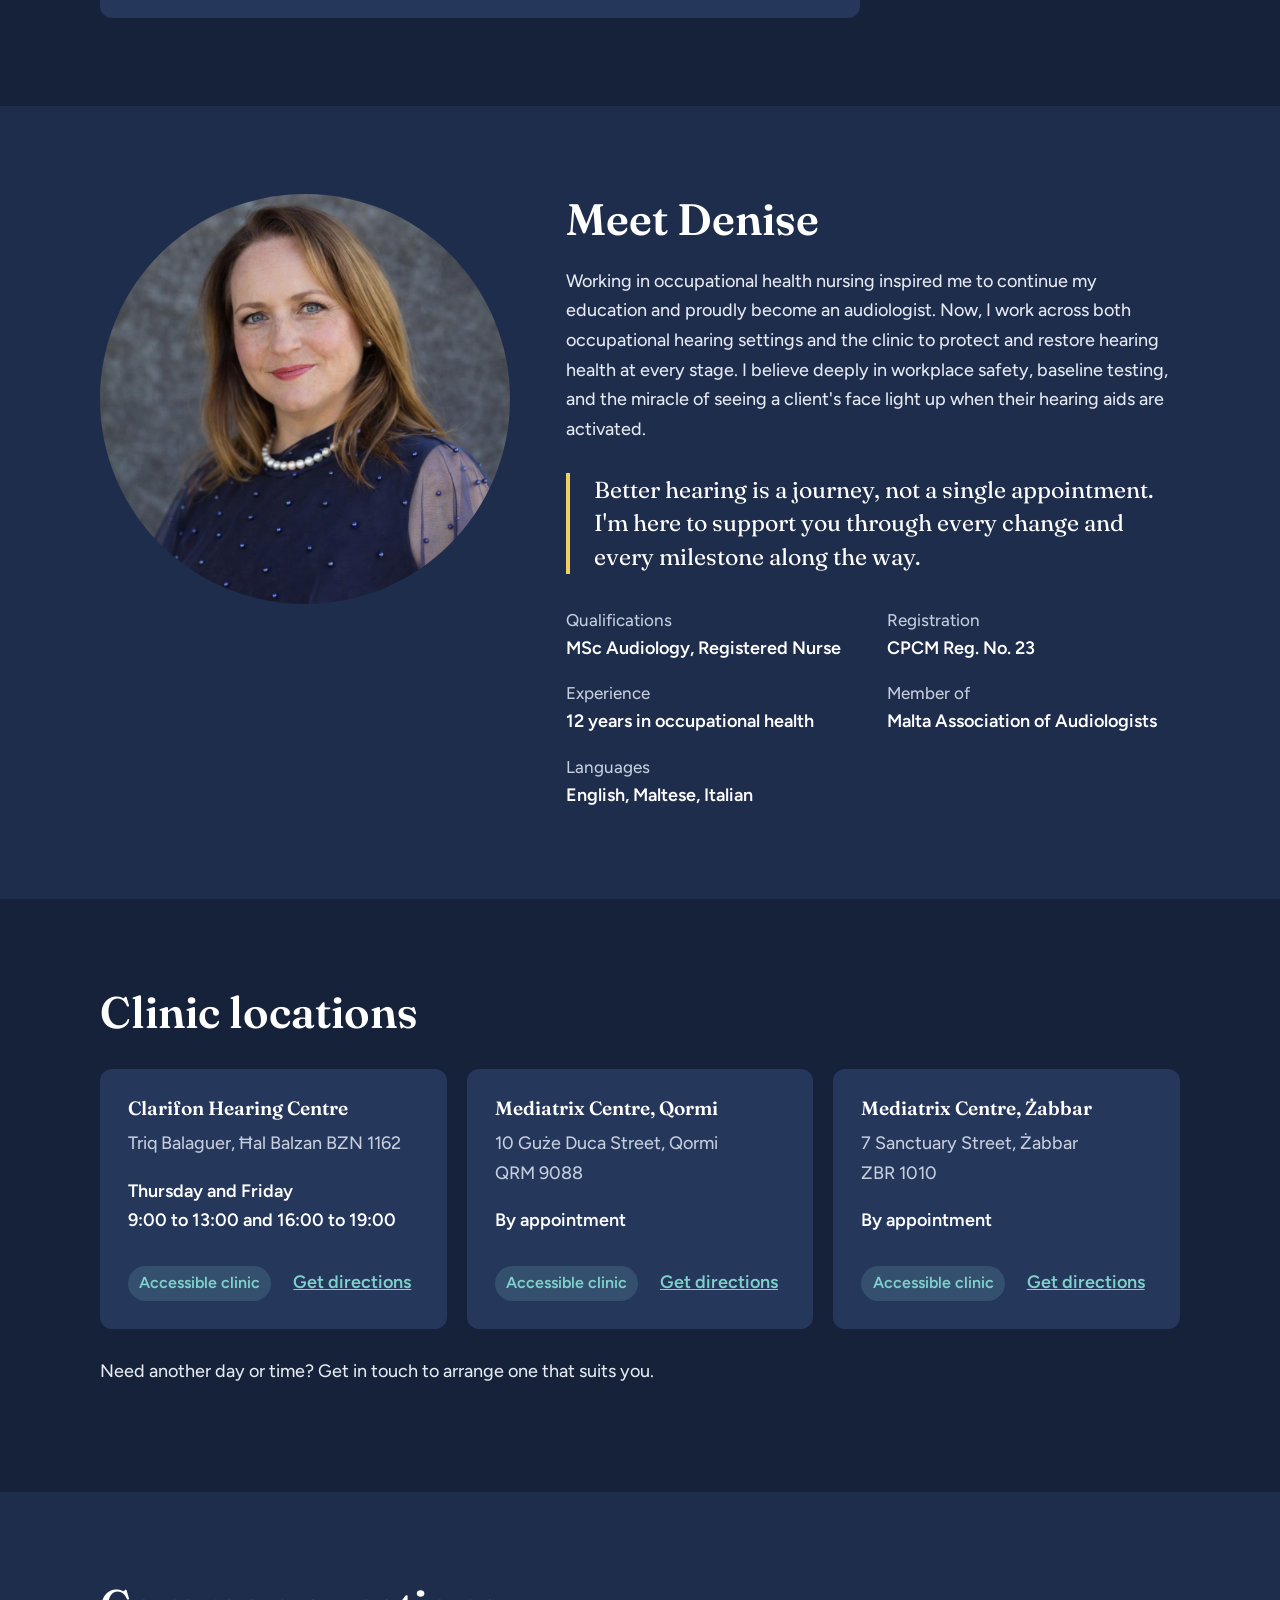
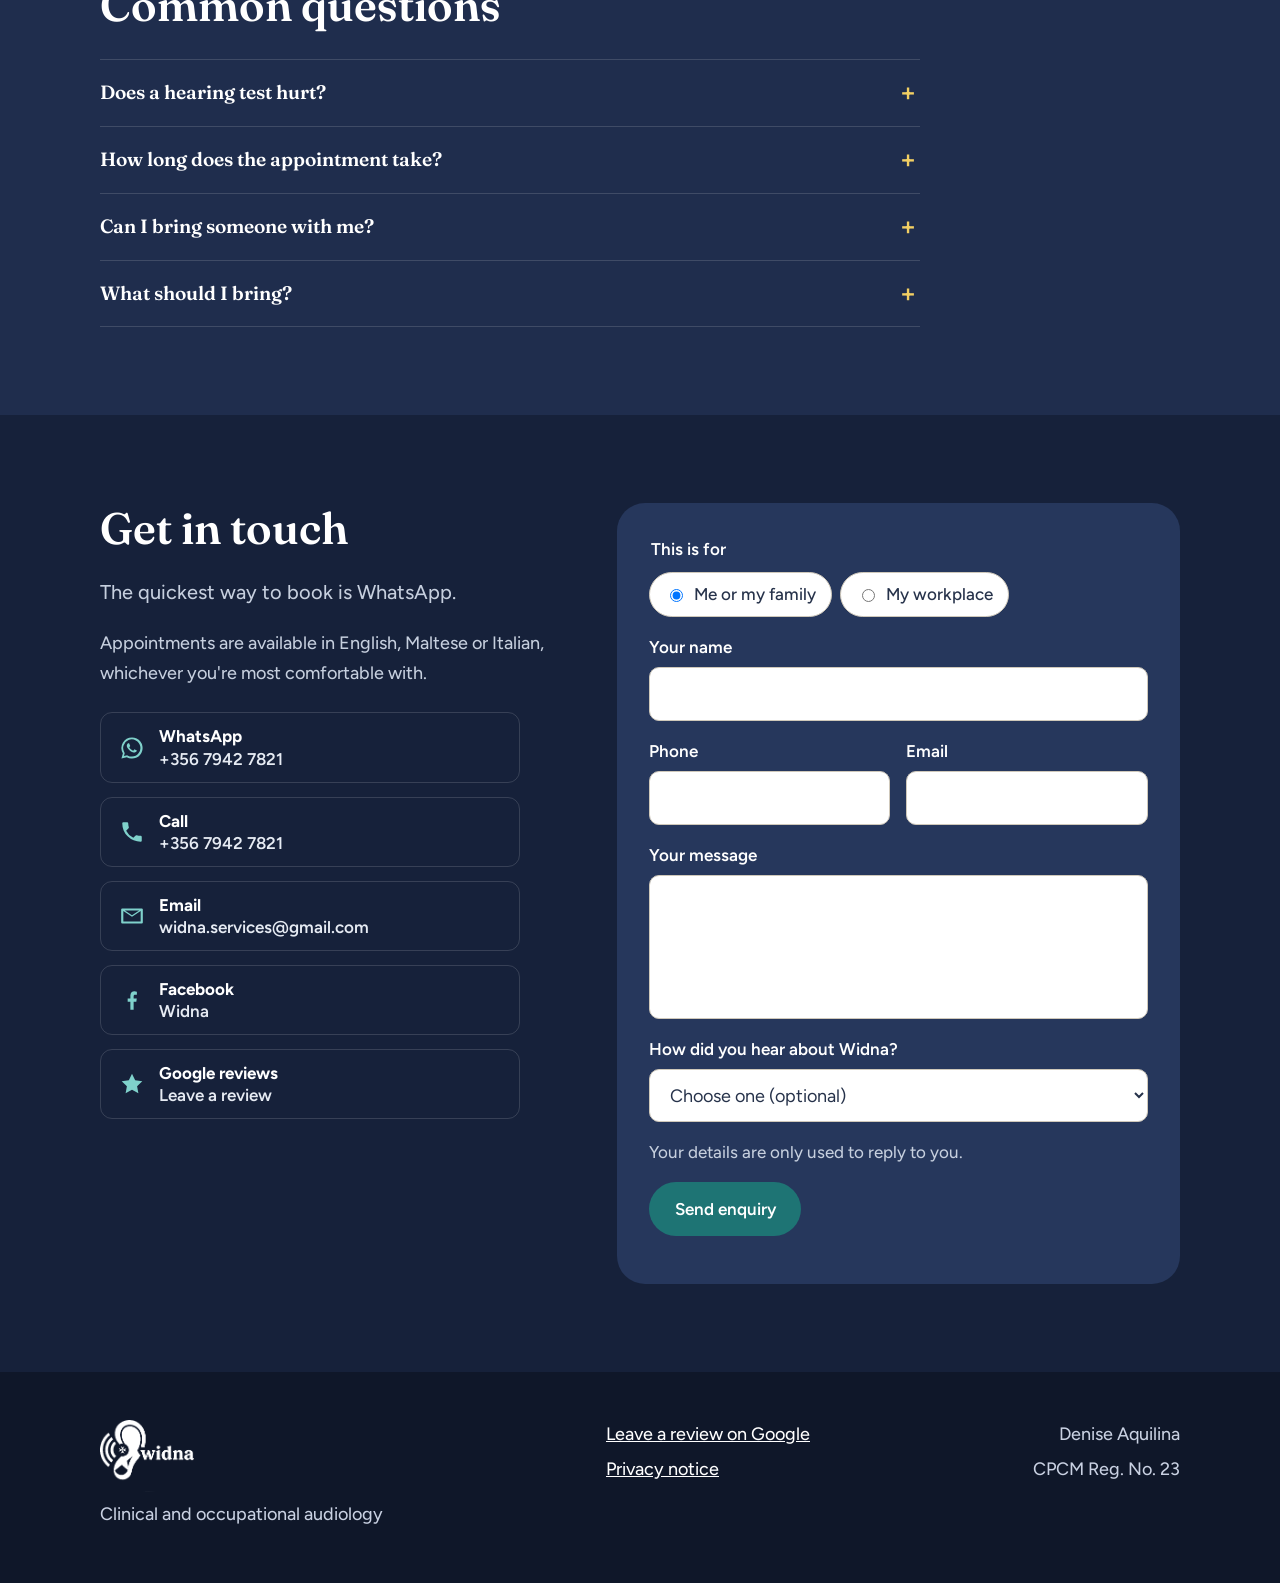
==== commit d844990a: "Prices removed (Denise): Prices section + menu item, inline EUR amounts; 'For fees or more informati" ====
--- a/index.html
+++ b/index.html
@@ -16,7 +16,7 @@
 <link rel="preconnect" href="https://fonts.googleapis.com">
 <link rel="preconnect" href="https://fonts.gstatic.com" crossorigin>
 <link href="https://fonts.googleapis.com/css2?family=Fraunces:opsz,wght@9..144,400;9..144,600&family=Figtree:wght@400..700&display=swap" rel="stylesheet">
-<link rel="stylesheet" href="styles.css?v=46">
+<link rel="stylesheet" href="styles.css?v=47">
 <link rel="stylesheet" href="theme-dark.css?v=13">
 <!-- Business details for Google; uses the final domain -->
 <script type="application/ld+json">
@@ -159,7 +159,6 @@
       <a href="#workplaces">Workplaces</a>
       <a href="#hearing-aids">Hearing aids</a>
       <a href="#about">Meet Denise</a>
-      <a href="#prices">Prices</a>
       <a href="#find-me">Locations</a>
       <a href="#contact">Contact</a>
     </nav>
@@ -269,9 +268,10 @@
       </article>
       <article class="service">
         <h3>Home visits</h3>
-        <p>Assessments in the comfort of your own home, anywhere in Malta, by appointment. A €50 call-out fee is added to the price of the service.</p>
-      </article>
-    </div>
+        <p>Assessments in the comfort of your own home, anywhere in Malta, by appointment. A call-out fee applies.</p>
+      </article>
+    </div>
+    <p class="services-note">For fees or more information about any service, please <a href="#contact">get in touch</a>.</p>
 
     <div class="expect">
       <h3>Your first appointment</h3>
@@ -363,7 +363,7 @@
         </li>
       </ul>
       <p class="ha-link"><a href="https://www.bernafon.com/products/hearing-aids" target="_blank" rel="noopener">See the full Bernafon range on their website</a></p>
-      <p class="ha-price">Hearing aids start from <strong>€850 per hearing aid</strong>. The price includes your initial assessment, a fitting appointment and a follow-up session to fine-tune the sound.</p>
+      <p class="ha-price">Every hearing aid fitting includes your initial assessment, a fitting appointment and a follow-up session to fine-tune the sound.</p>
       <div class="funding">
         <h3>Help with the cost</h3>
         <p>Ask about government funding for hearing aids through Aġenzija Sapport's Empowerment Scheme. Guidance is available throughout the process.</p>
@@ -392,26 +392,6 @@
   </div>
 </section>
 
-<!-- PRICES -->
-<section class="section" id="prices">
-  <div class="wrap">
-    <h2>Transparent fees</h2>
-    <div class="price-card">
-      <table class="price-table">
-        <tbody>
-          <tr><th scope="row">Hearing assessment<span>Adults and children aged 5 and up. Test and consultation, 30 to 45 minutes</span></th><td>€50</td></tr>
-          <tr><th scope="row">Tympanometry<span>A check of the eardrum and middle ear</span></th><td>€15</td></tr>
-          <tr><th scope="row">Home visit call-out<span>Charged in addition to the service fee. Available anywhere in Malta</span></th><td>+ €50<small>per visit</small></td></tr>
-          <tr><th scope="row">Workplace hearing testing<span>On site, for baseline and annual records. Minimum 10 employees</span></th><td>€20<small>per employee</small></td></tr>
-          <tr><th scope="row">Custom ear moulds<span>Made to the shape of your ear. Ask for a quote</span></th><td>On request</td></tr>
-          <tr><th scope="row">Hearing aids<span>Fitted to your hearing, lifestyle and preferences</span></th><td>From €850<small>per hearing aid</small></td></tr>
-        </tbody>
-      </table>
-      <p class="price-note">Every consultation and hearing aid fitting includes ongoing guidance and follow-up support, as part of a commitment to your long-term hearing journey.</p>
-    </div>
-  </div>
-</section>
-
 <!-- VIDEOS: hidden until the videos exist; remove `hidden` to show -->
 <section class="section section-sand" id="videos" hidden>
   <div class="wrap">
@@ -432,7 +412,7 @@
 </section>
 
 <!-- LOCATIONS -->
-<section class="section section-sand" id="find-me">
+<section class="section" id="find-me">
   <div class="wrap">
     <h2>Clinic locations</h2>
     <div class="places">
@@ -469,7 +449,7 @@
 </section>
 
 <!-- FAQ -->
-<section class="section" id="faq">
+<section class="section section-sand" id="faq">
   <div class="wrap">
     <h2>Common questions</h2>
     <div class="faq">
@@ -494,7 +474,7 @@
 </section>
 
 <!-- CONTACT -->
-<section class="section section-sand" id="contact">
+<section class="section" id="contact">
   <div class="wrap contact-grid">
     <div>
       <h2>Get in touch</h2>
--- a/styles.css
+++ b/styles.css
@@ -417,3 +417,4 @@
 .service-steps strong { color: var(--ink); font-weight: 600; }
 /* Message box: fixed size, no drag handle (it could be dragged out of shape on laptop and phone) */
 .form textarea { resize: none; width: 100%; min-height: 8em; }
+.services-note { margin: 24px 0 0; font-size: 1.1rem; font-weight: 600; }
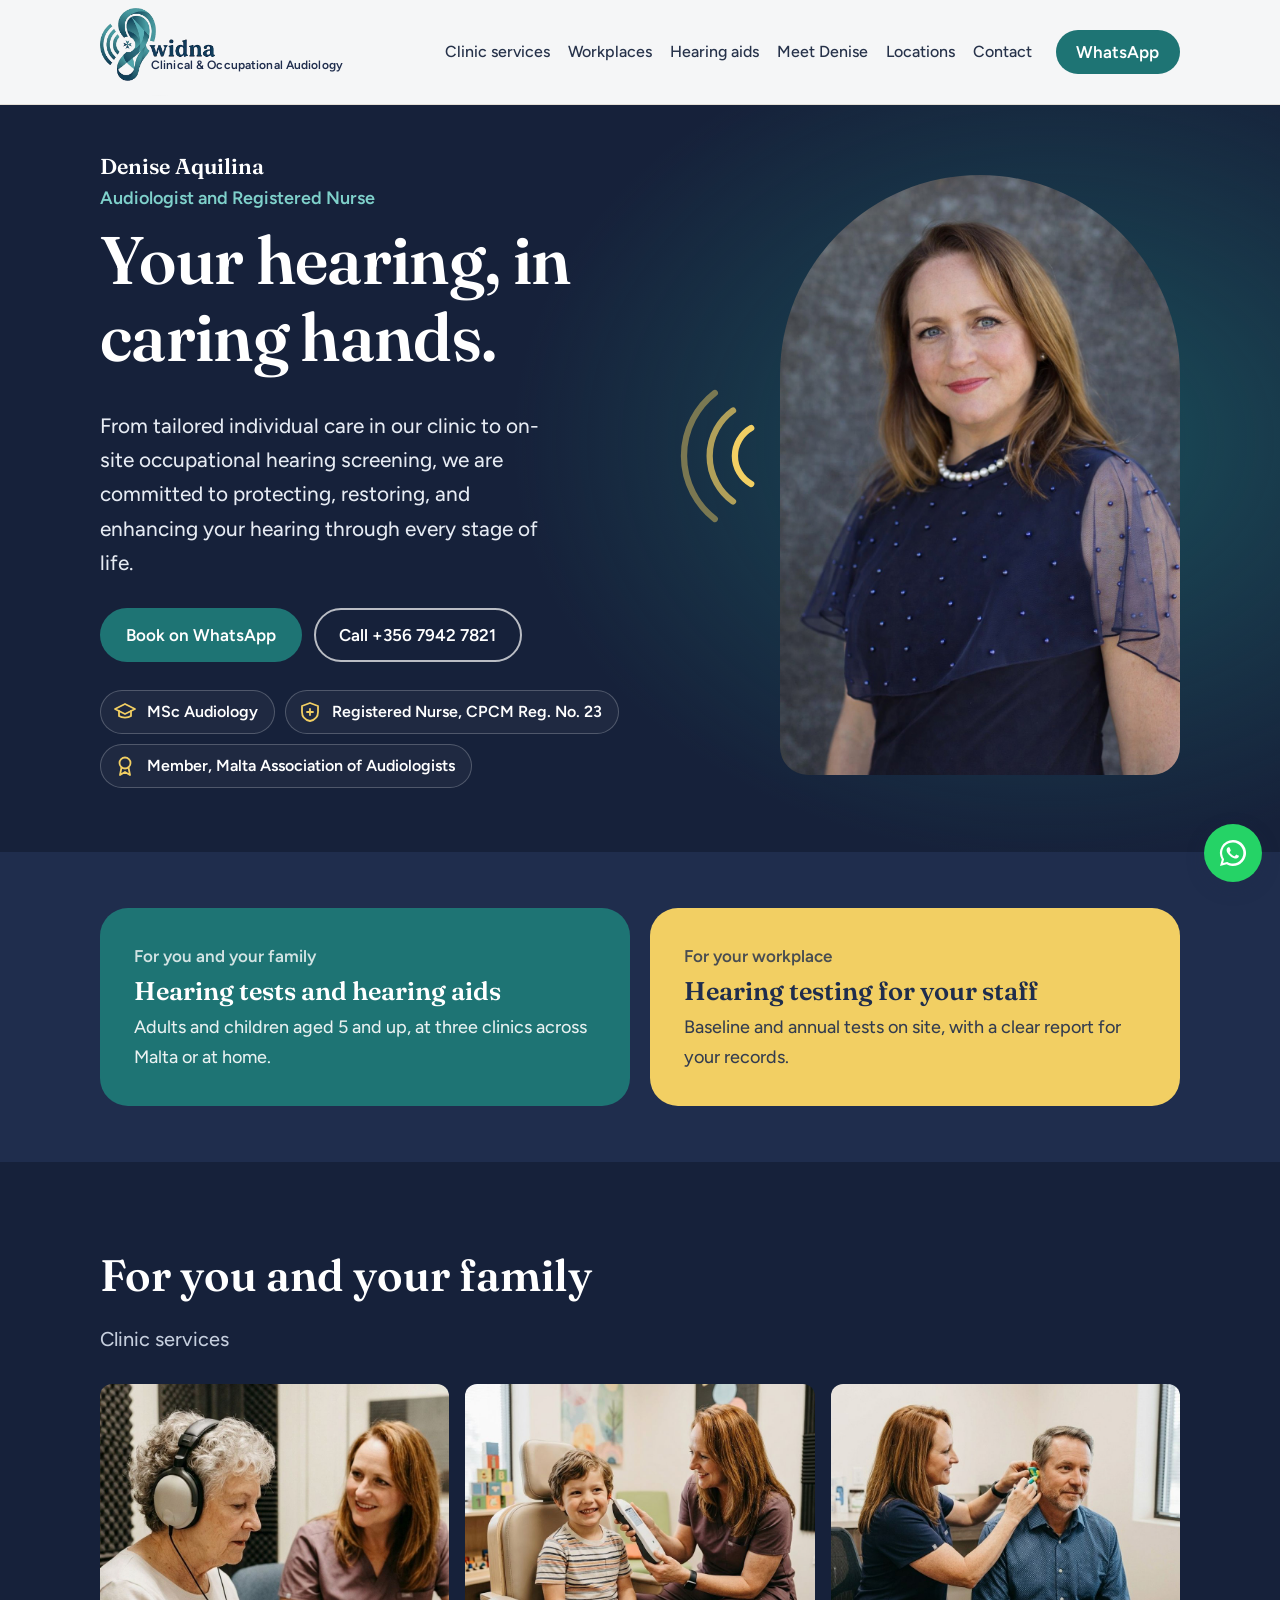
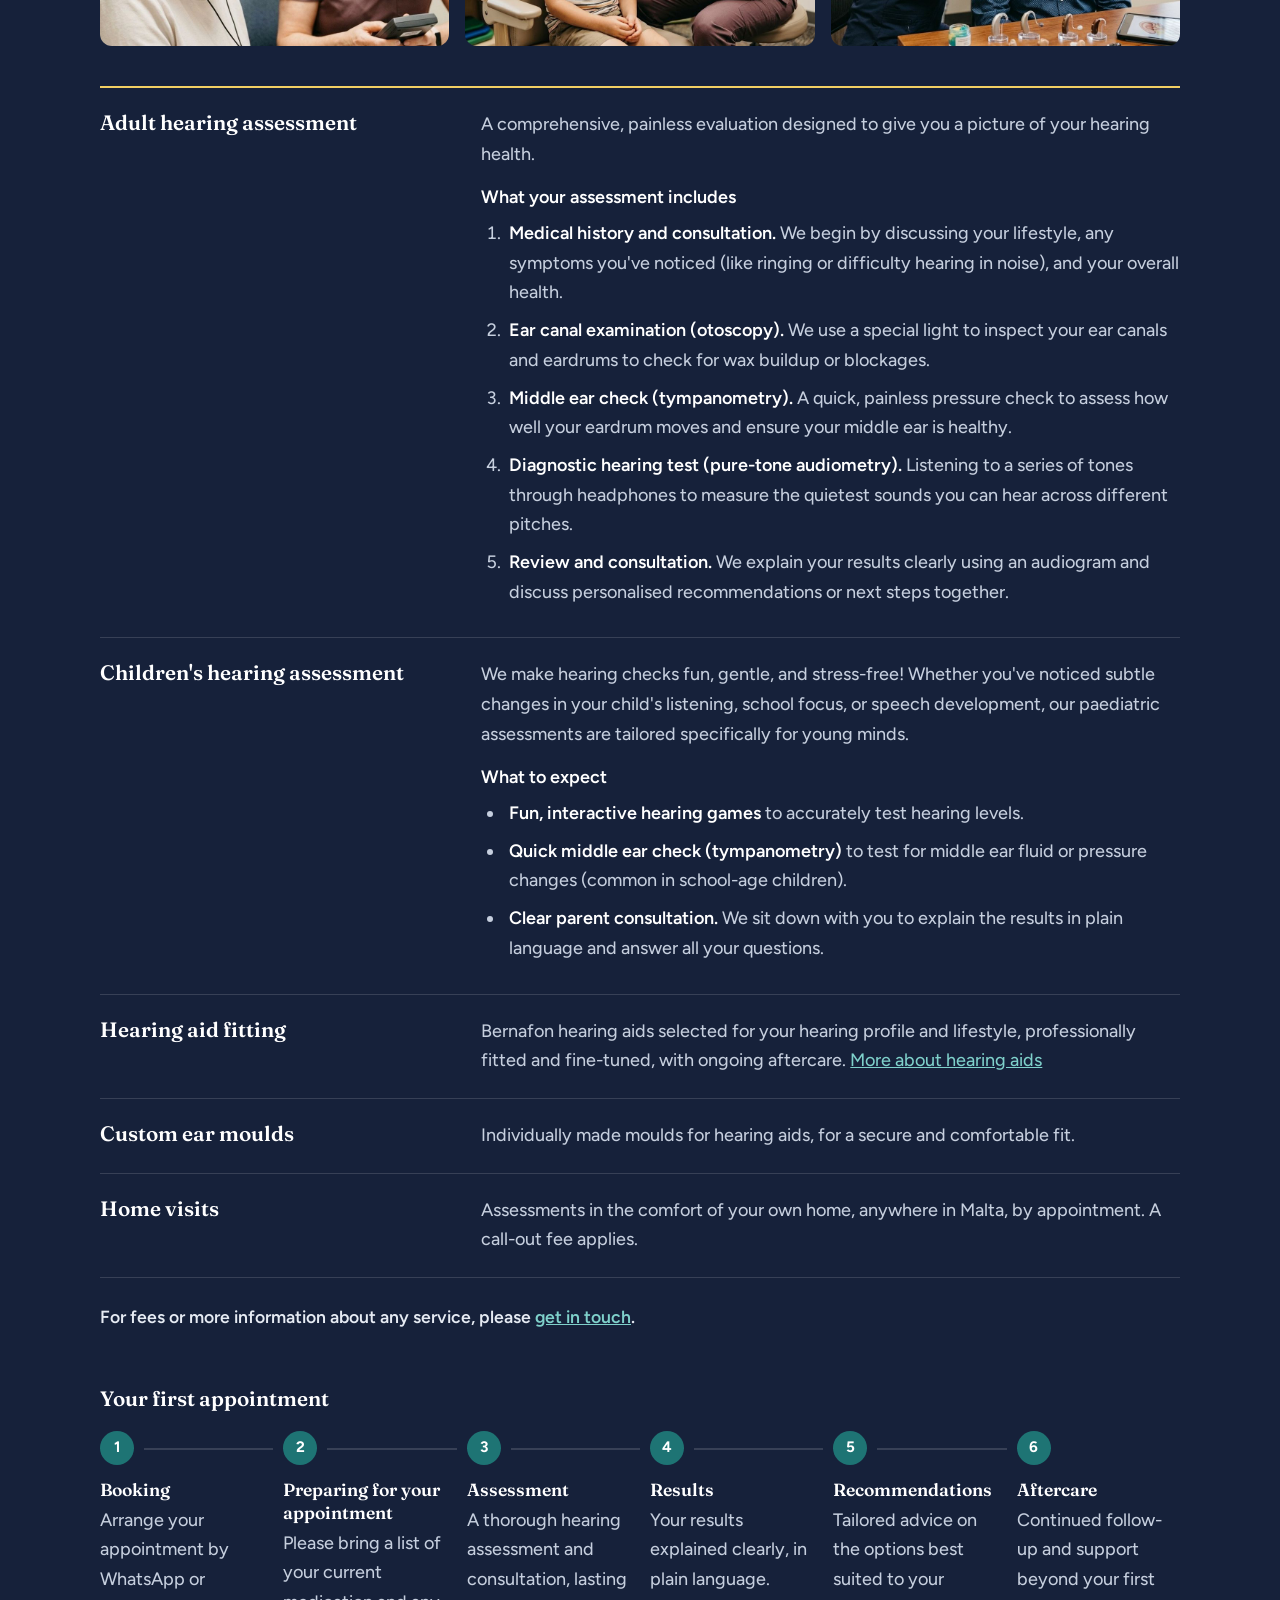
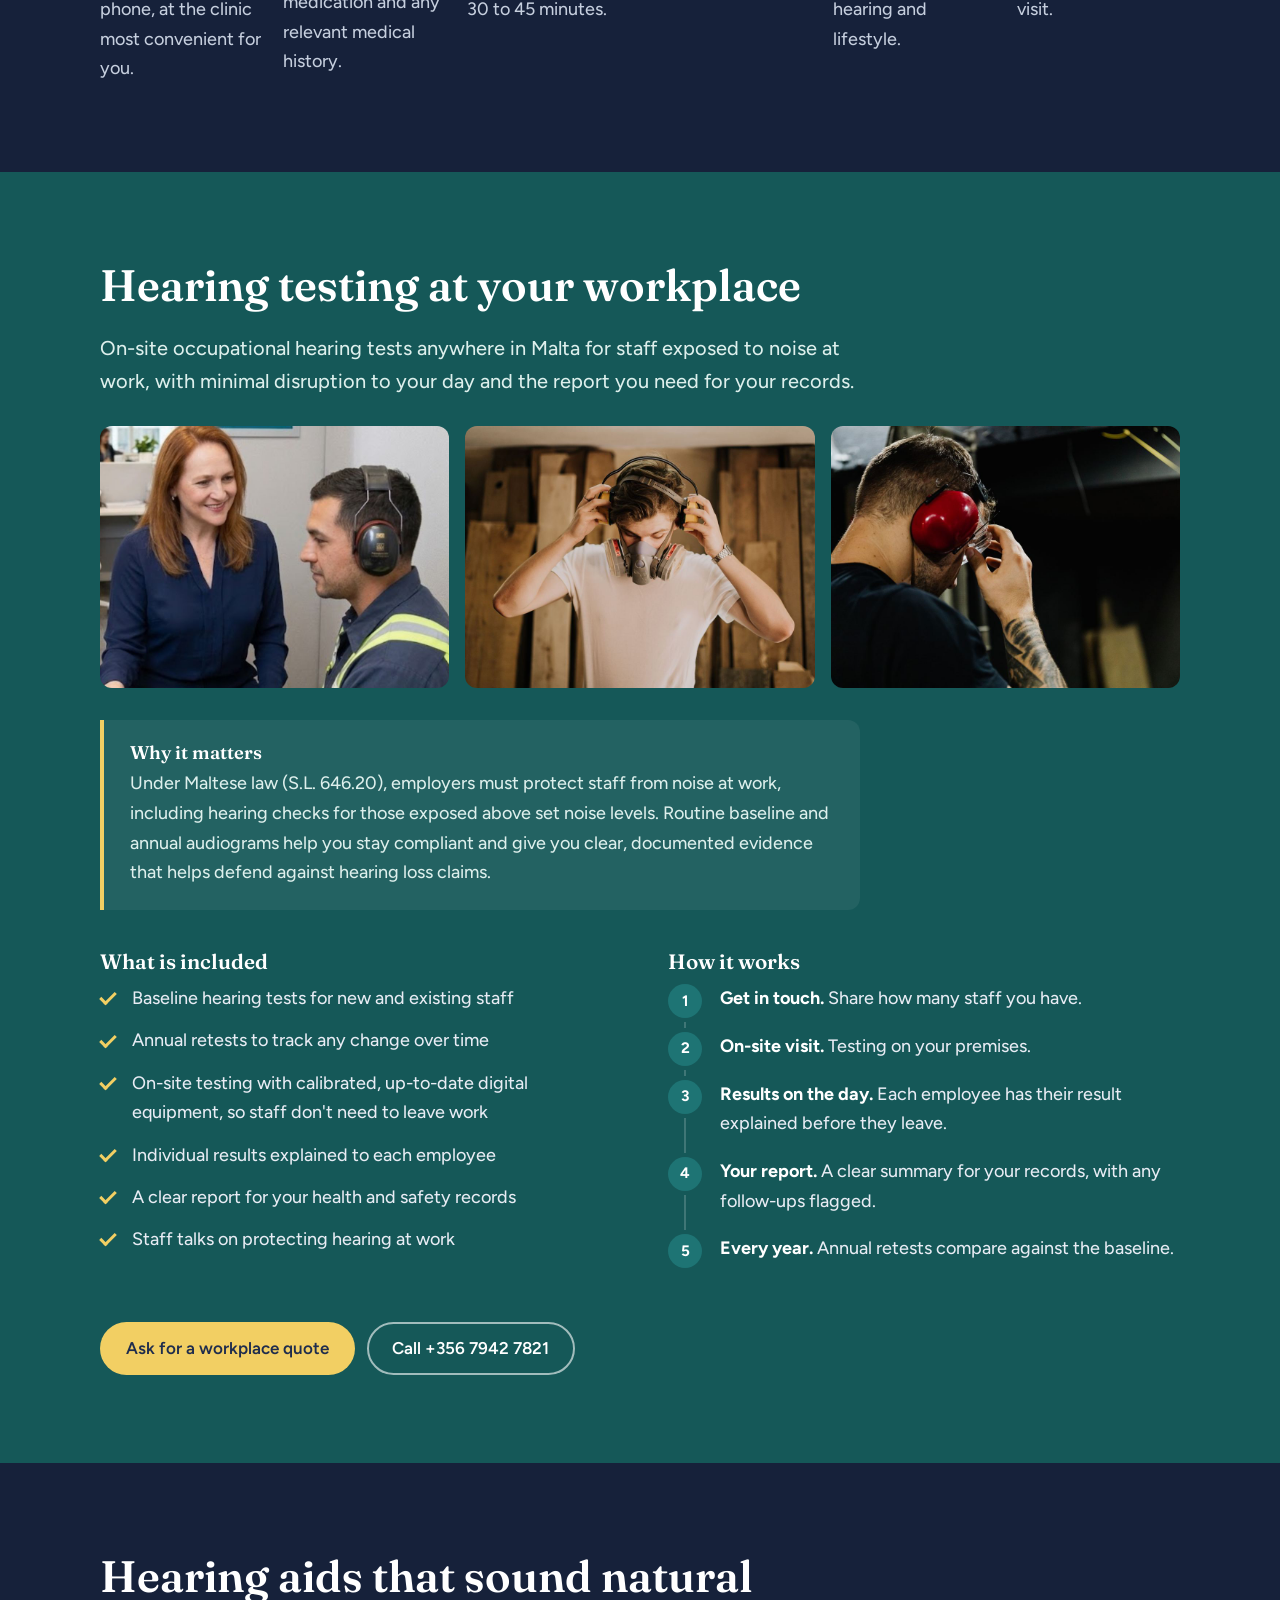
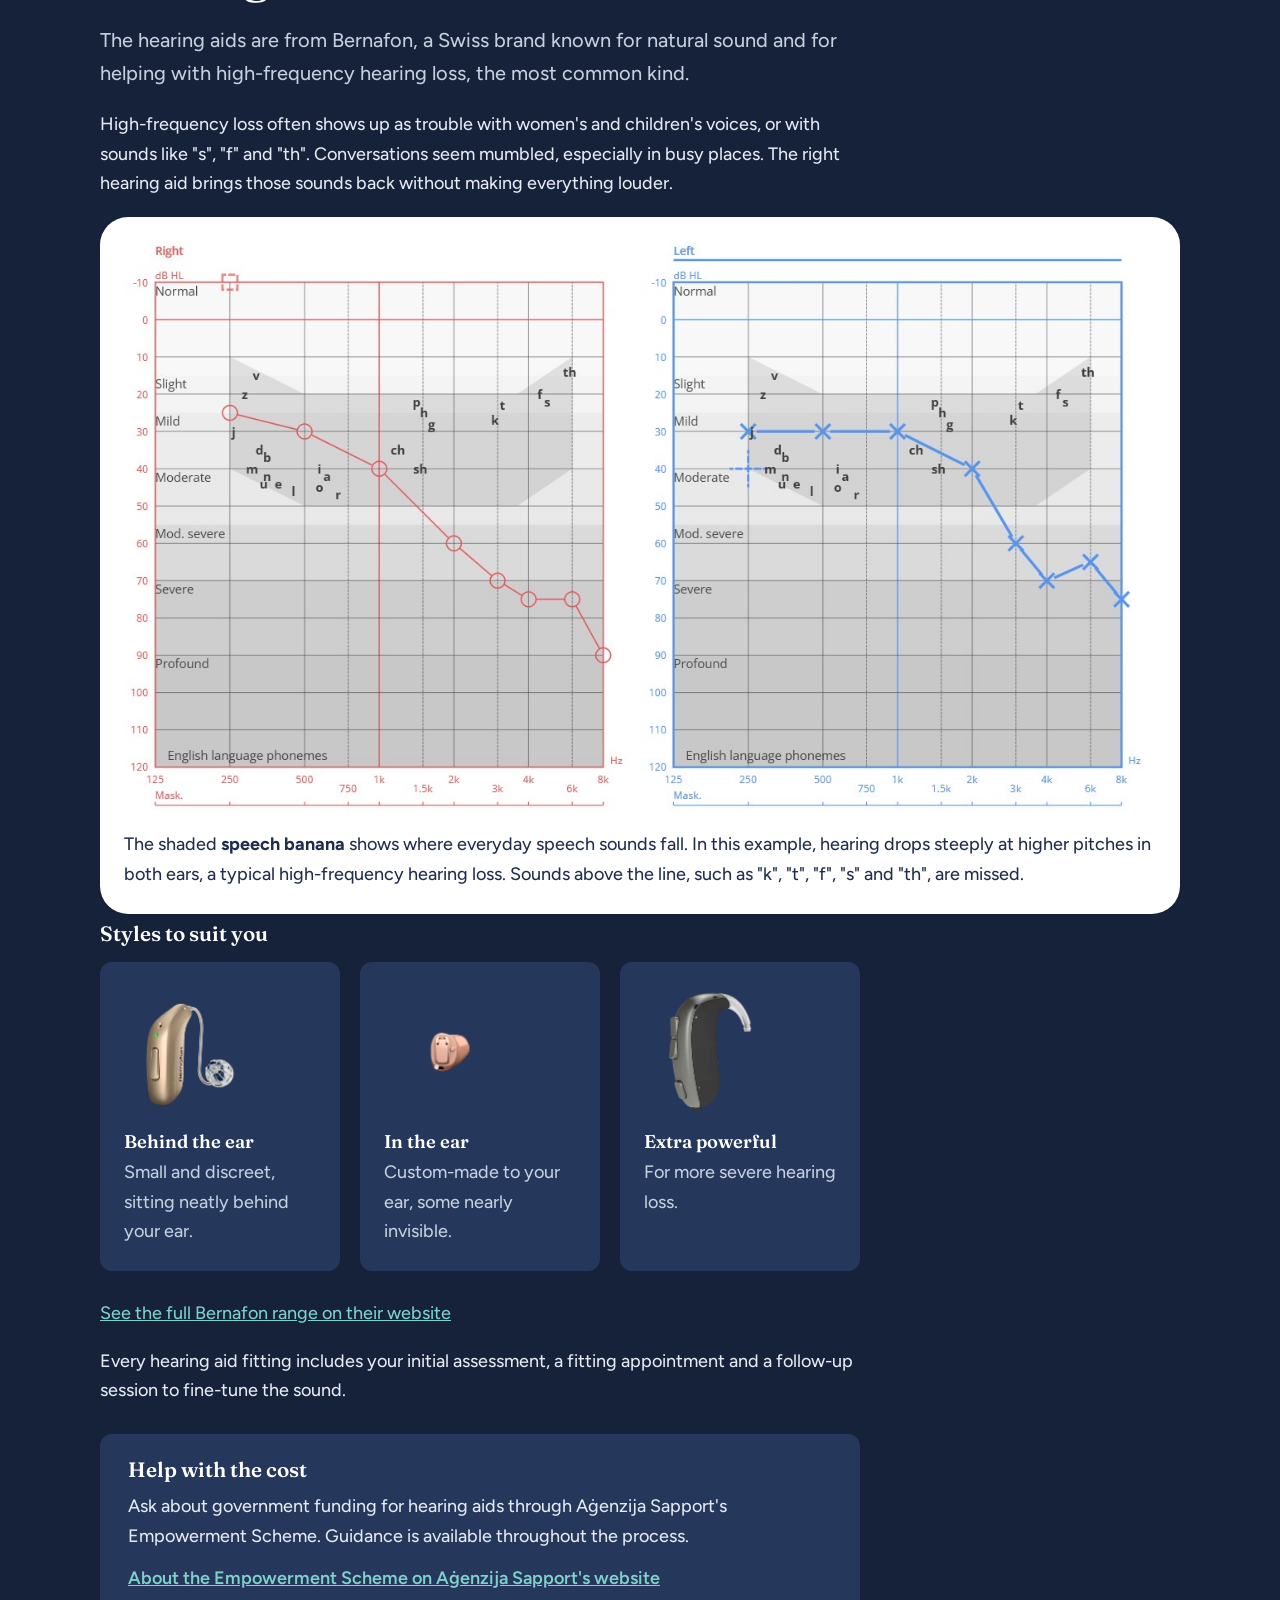
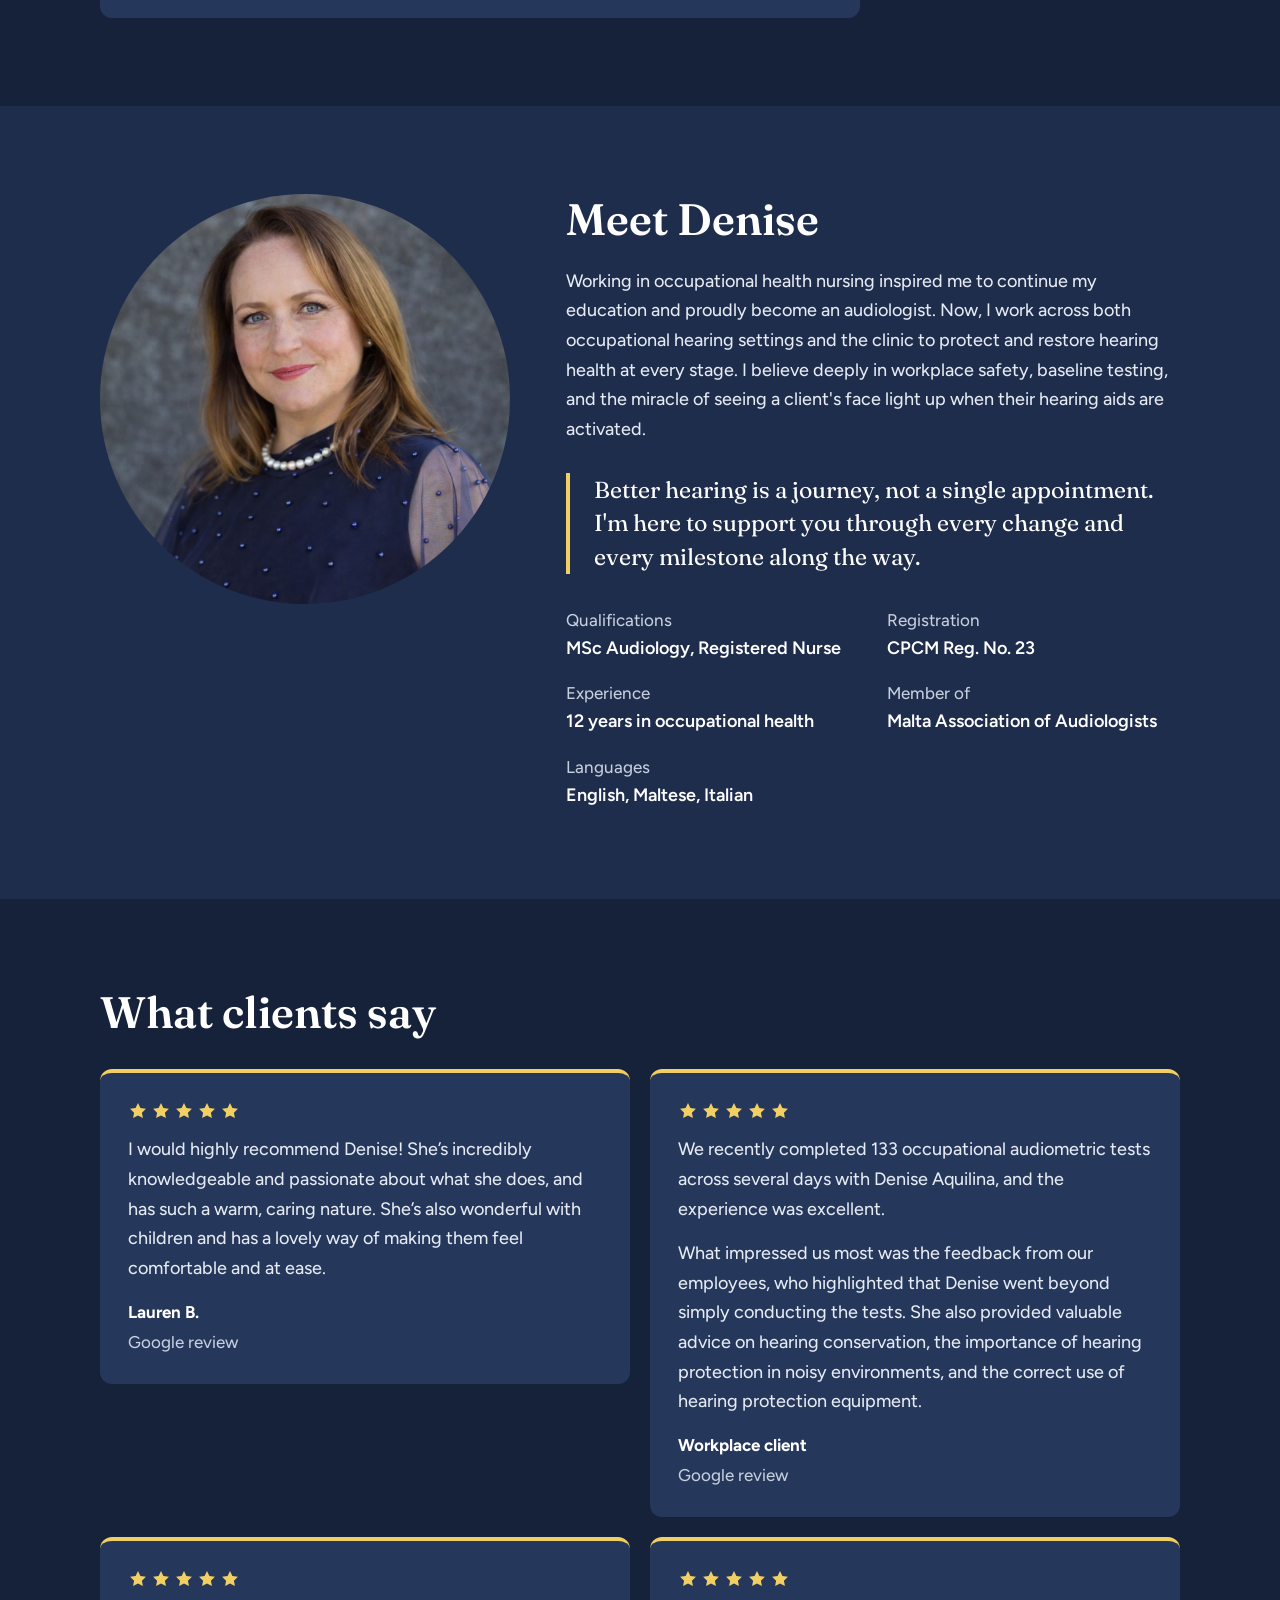
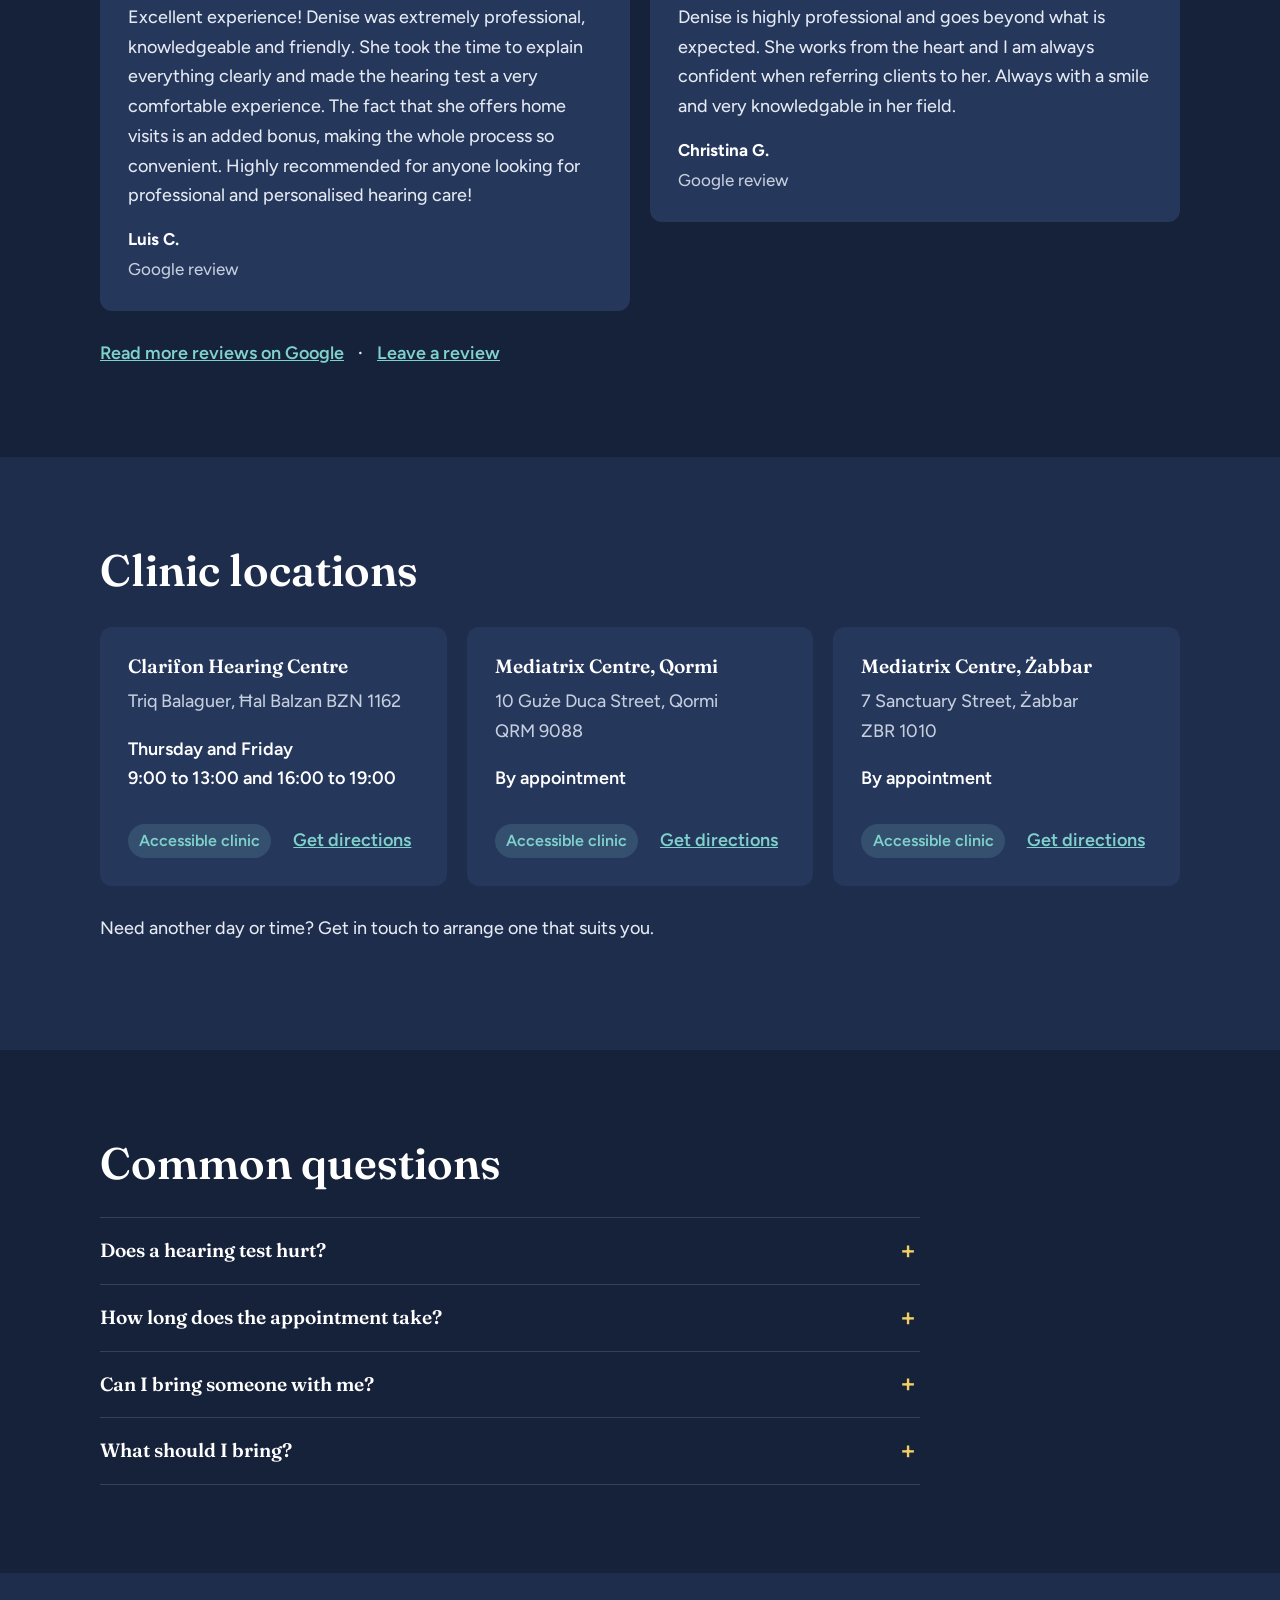
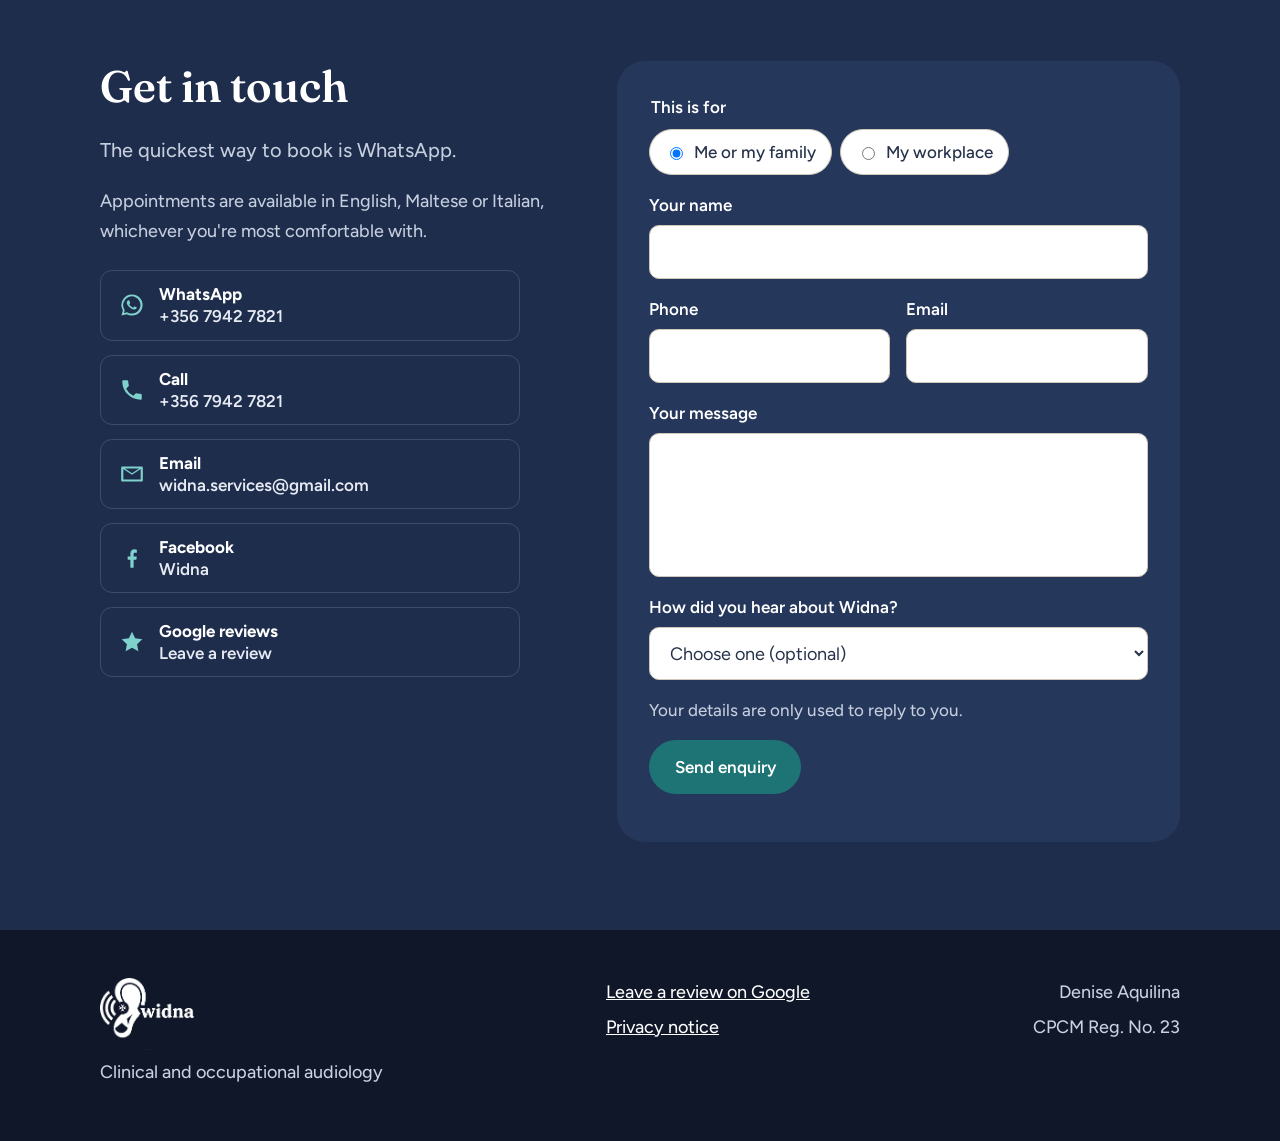
==== commit 3f4b5ac8: "Reviews section live: 4 Google reviews (Lauren B., workplace client, Luis C., Christina G.), copied " ====
--- a/index.html
+++ b/index.html
@@ -16,8 +16,8 @@
 <link rel="preconnect" href="https://fonts.googleapis.com">
 <link rel="preconnect" href="https://fonts.gstatic.com" crossorigin>
 <link href="https://fonts.googleapis.com/css2?family=Fraunces:opsz,wght@9..144,400;9..144,600&family=Figtree:wght@400..700&display=swap" rel="stylesheet">
-<link rel="stylesheet" href="styles.css?v=47">
-<link rel="stylesheet" href="theme-dark.css?v=13">
+<link rel="stylesheet" href="styles.css?v=49">
+<link rel="stylesheet" href="theme-dark.css?v=14">
 <!-- Business details for Google; uses the final domain -->
 <script type="application/ld+json">
 {
@@ -403,16 +403,38 @@
   </div>
 </section>
 
-<!-- REVIEWS: hidden until the first approved reviews exist; remove `hidden` to show -->
-<section class="section" id="reviews" hidden>
+<!-- REVIEWS: copied word for word from Google (first name + initial only); add new ones by hand -->
+<section class="section" id="reviews">
   <div class="wrap">
     <h2>What clients say</h2>
-    <div class="reviews-list"></div>
+    <div class="reviews-list">
+      <figure class="review">
+        <p class="review-stars" aria-label="5 out of 5 stars"><svg viewBox="0 0 24 24" aria-hidden="true"><path fill="currentColor" d="M12 2.5l2.9 6 6.6.9-4.8 4.6 1.2 6.5L12 17.4l-5.9 3.1 1.2-6.5-4.8-4.6 6.6-.9z"/></svg><svg viewBox="0 0 24 24" aria-hidden="true"><path fill="currentColor" d="M12 2.5l2.9 6 6.6.9-4.8 4.6 1.2 6.5L12 17.4l-5.9 3.1 1.2-6.5-4.8-4.6 6.6-.9z"/></svg><svg viewBox="0 0 24 24" aria-hidden="true"><path fill="currentColor" d="M12 2.5l2.9 6 6.6.9-4.8 4.6 1.2 6.5L12 17.4l-5.9 3.1 1.2-6.5-4.8-4.6 6.6-.9z"/></svg><svg viewBox="0 0 24 24" aria-hidden="true"><path fill="currentColor" d="M12 2.5l2.9 6 6.6.9-4.8 4.6 1.2 6.5L12 17.4l-5.9 3.1 1.2-6.5-4.8-4.6 6.6-.9z"/></svg><svg viewBox="0 0 24 24" aria-hidden="true"><path fill="currentColor" d="M12 2.5l2.9 6 6.6.9-4.8 4.6 1.2 6.5L12 17.4l-5.9 3.1 1.2-6.5-4.8-4.6 6.6-.9z"/></svg></p>
+        <blockquote><p>I would highly recommend Denise! She&rsquo;s incredibly knowledgeable and passionate about what she does, and has such a warm, caring nature. She&rsquo;s also wonderful with children and has a lovely way of making them feel comfortable and at ease.</p></blockquote>
+        <figcaption><strong>Lauren B.</strong>Google review</figcaption>
+      </figure>
+      <figure class="review">
+        <p class="review-stars" aria-label="5 out of 5 stars"><svg viewBox="0 0 24 24" aria-hidden="true"><path fill="currentColor" d="M12 2.5l2.9 6 6.6.9-4.8 4.6 1.2 6.5L12 17.4l-5.9 3.1 1.2-6.5-4.8-4.6 6.6-.9z"/></svg><svg viewBox="0 0 24 24" aria-hidden="true"><path fill="currentColor" d="M12 2.5l2.9 6 6.6.9-4.8 4.6 1.2 6.5L12 17.4l-5.9 3.1 1.2-6.5-4.8-4.6 6.6-.9z"/></svg><svg viewBox="0 0 24 24" aria-hidden="true"><path fill="currentColor" d="M12 2.5l2.9 6 6.6.9-4.8 4.6 1.2 6.5L12 17.4l-5.9 3.1 1.2-6.5-4.8-4.6 6.6-.9z"/></svg><svg viewBox="0 0 24 24" aria-hidden="true"><path fill="currentColor" d="M12 2.5l2.9 6 6.6.9-4.8 4.6 1.2 6.5L12 17.4l-5.9 3.1 1.2-6.5-4.8-4.6 6.6-.9z"/></svg><svg viewBox="0 0 24 24" aria-hidden="true"><path fill="currentColor" d="M12 2.5l2.9 6 6.6.9-4.8 4.6 1.2 6.5L12 17.4l-5.9 3.1 1.2-6.5-4.8-4.6 6.6-.9z"/></svg></p>
+        <blockquote><p>We recently completed 133 occupational audiometric tests across several days with Denise Aquilina, and the experience was excellent.</p><p>What impressed us most was the feedback from our employees, who highlighted that Denise went beyond simply conducting the tests. She also provided valuable advice on hearing conservation, the importance of hearing protection in noisy environments, and the correct use of hearing protection equipment.</p></blockquote>
+        <figcaption><strong>Workplace client</strong>Google review</figcaption>
+      </figure>
+      <figure class="review">
+        <p class="review-stars" aria-label="5 out of 5 stars"><svg viewBox="0 0 24 24" aria-hidden="true"><path fill="currentColor" d="M12 2.5l2.9 6 6.6.9-4.8 4.6 1.2 6.5L12 17.4l-5.9 3.1 1.2-6.5-4.8-4.6 6.6-.9z"/></svg><svg viewBox="0 0 24 24" aria-hidden="true"><path fill="currentColor" d="M12 2.5l2.9 6 6.6.9-4.8 4.6 1.2 6.5L12 17.4l-5.9 3.1 1.2-6.5-4.8-4.6 6.6-.9z"/></svg><svg viewBox="0 0 24 24" aria-hidden="true"><path fill="currentColor" d="M12 2.5l2.9 6 6.6.9-4.8 4.6 1.2 6.5L12 17.4l-5.9 3.1 1.2-6.5-4.8-4.6 6.6-.9z"/></svg><svg viewBox="0 0 24 24" aria-hidden="true"><path fill="currentColor" d="M12 2.5l2.9 6 6.6.9-4.8 4.6 1.2 6.5L12 17.4l-5.9 3.1 1.2-6.5-4.8-4.6 6.6-.9z"/></svg><svg viewBox="0 0 24 24" aria-hidden="true"><path fill="currentColor" d="M12 2.5l2.9 6 6.6.9-4.8 4.6 1.2 6.5L12 17.4l-5.9 3.1 1.2-6.5-4.8-4.6 6.6-.9z"/></svg></p>
+        <blockquote><p>Excellent experience! Denise was extremely professional, knowledgeable and friendly. She took the time to explain everything clearly and made the hearing test a very comfortable experience. The fact that she offers home visits is an added bonus, making the whole process so convenient. Highly recommended for anyone looking for professional and personalised hearing care!</p></blockquote>
+        <figcaption><strong>Luis C.</strong>Google review</figcaption>
+      </figure>
+      <figure class="review">
+        <p class="review-stars" aria-label="5 out of 5 stars"><svg viewBox="0 0 24 24" aria-hidden="true"><path fill="currentColor" d="M12 2.5l2.9 6 6.6.9-4.8 4.6 1.2 6.5L12 17.4l-5.9 3.1 1.2-6.5-4.8-4.6 6.6-.9z"/></svg><svg viewBox="0 0 24 24" aria-hidden="true"><path fill="currentColor" d="M12 2.5l2.9 6 6.6.9-4.8 4.6 1.2 6.5L12 17.4l-5.9 3.1 1.2-6.5-4.8-4.6 6.6-.9z"/></svg><svg viewBox="0 0 24 24" aria-hidden="true"><path fill="currentColor" d="M12 2.5l2.9 6 6.6.9-4.8 4.6 1.2 6.5L12 17.4l-5.9 3.1 1.2-6.5-4.8-4.6 6.6-.9z"/></svg><svg viewBox="0 0 24 24" aria-hidden="true"><path fill="currentColor" d="M12 2.5l2.9 6 6.6.9-4.8 4.6 1.2 6.5L12 17.4l-5.9 3.1 1.2-6.5-4.8-4.6 6.6-.9z"/></svg><svg viewBox="0 0 24 24" aria-hidden="true"><path fill="currentColor" d="M12 2.5l2.9 6 6.6.9-4.8 4.6 1.2 6.5L12 17.4l-5.9 3.1 1.2-6.5-4.8-4.6 6.6-.9z"/></svg></p>
+        <blockquote><p>Denise is highly professional and goes beyond what is expected. She works from the heart and I am always confident when referring clients to her. Always with a smile and very knowledgable in her field.</p></blockquote>
+        <figcaption><strong>Christina G.</strong>Google review</figcaption>
+      </figure>
+    </div>
+    <p class="reviews-more"><a href="https://www.google.com/search?q=Widna+Hearing+Malta+reviews" target="_blank" rel="noopener">Read more reviews on Google</a><span aria-hidden="true">&middot;</span><a href="https://g.page/r/CUQVq83ssQ52EBM/review" target="_blank" rel="noopener">Leave a review</a></p>
   </div>
 </section>
 
 <!-- LOCATIONS -->
-<section class="section" id="find-me">
+<section class="section section-sand" id="find-me">
   <div class="wrap">
     <h2>Clinic locations</h2>
     <div class="places">
@@ -449,7 +471,7 @@
 </section>
 
 <!-- FAQ -->
-<section class="section section-sand" id="faq">
+<section class="section" id="faq">
   <div class="wrap">
     <h2>Common questions</h2>
     <div class="faq">
@@ -474,7 +496,7 @@
 </section>
 
 <!-- CONTACT -->
-<section class="section" id="contact">
+<section class="section section-sand" id="contact">
   <div class="wrap contact-grid">
     <div>
       <h2>Get in touch</h2>
--- a/styles.css
+++ b/styles.css
@@ -211,6 +211,17 @@
 .video-slot span { font: 600 1.2rem var(--serif); color: var(--navy); }
 
 /* Reviews */
+.reviews-list { display: grid; grid-template-columns: repeat(2, 1fr); gap: 20px; margin-top: 32px; align-items: start; }
+.review { margin: 0; background: var(--white); padding: 28px; border-radius: var(--radius-sm); border-top: 4px solid var(--sun); display: flex; flex-direction: column; gap: 14px; }
+.review-stars { margin: 0; display: flex; gap: 3px; color: #E8B21F; }
+.review-stars svg { width: 20px; height: 20px; }
+.review blockquote { margin: 0; padding: 0; border: 0; font: inherit; font-style: normal; max-width: none; }
+.review blockquote p { margin: 0 0 .8em; }
+.review blockquote p:last-child { margin-bottom: 0; }
+.review figcaption { display: grid; gap: 2px; color: var(--muted); font-size: 1.0625rem; }
+.review figcaption strong { color: var(--navy); }
+.reviews-more { margin: 28px 0 0; display: flex; flex-wrap: wrap; gap: 10px 14px; font-weight: 600; }
+@media (max-width: 900px) { .reviews-list { grid-template-columns: 1fr; } }
 
 /* Forms */
 .form { display: grid; gap: 16px; max-width: 640px; }
--- a/theme-dark.css
+++ b/theme-dark.css
@@ -99,3 +99,8 @@
 html.dark .faq-item summary::after { color: var(--sun); }
 html.dark .service-body .service-sub, html.dark .service-steps strong { color: var(--white); }
 html.dark .service-steps { color: var(--soft); }
+html.dark .review { background: var(--card); }
+html.dark .review blockquote { color: var(--text); }
+html.dark .review figcaption { color: var(--soft); }
+html.dark .review figcaption strong { color: var(--white); }
+html.dark .review-stars { color: var(--sun); }
